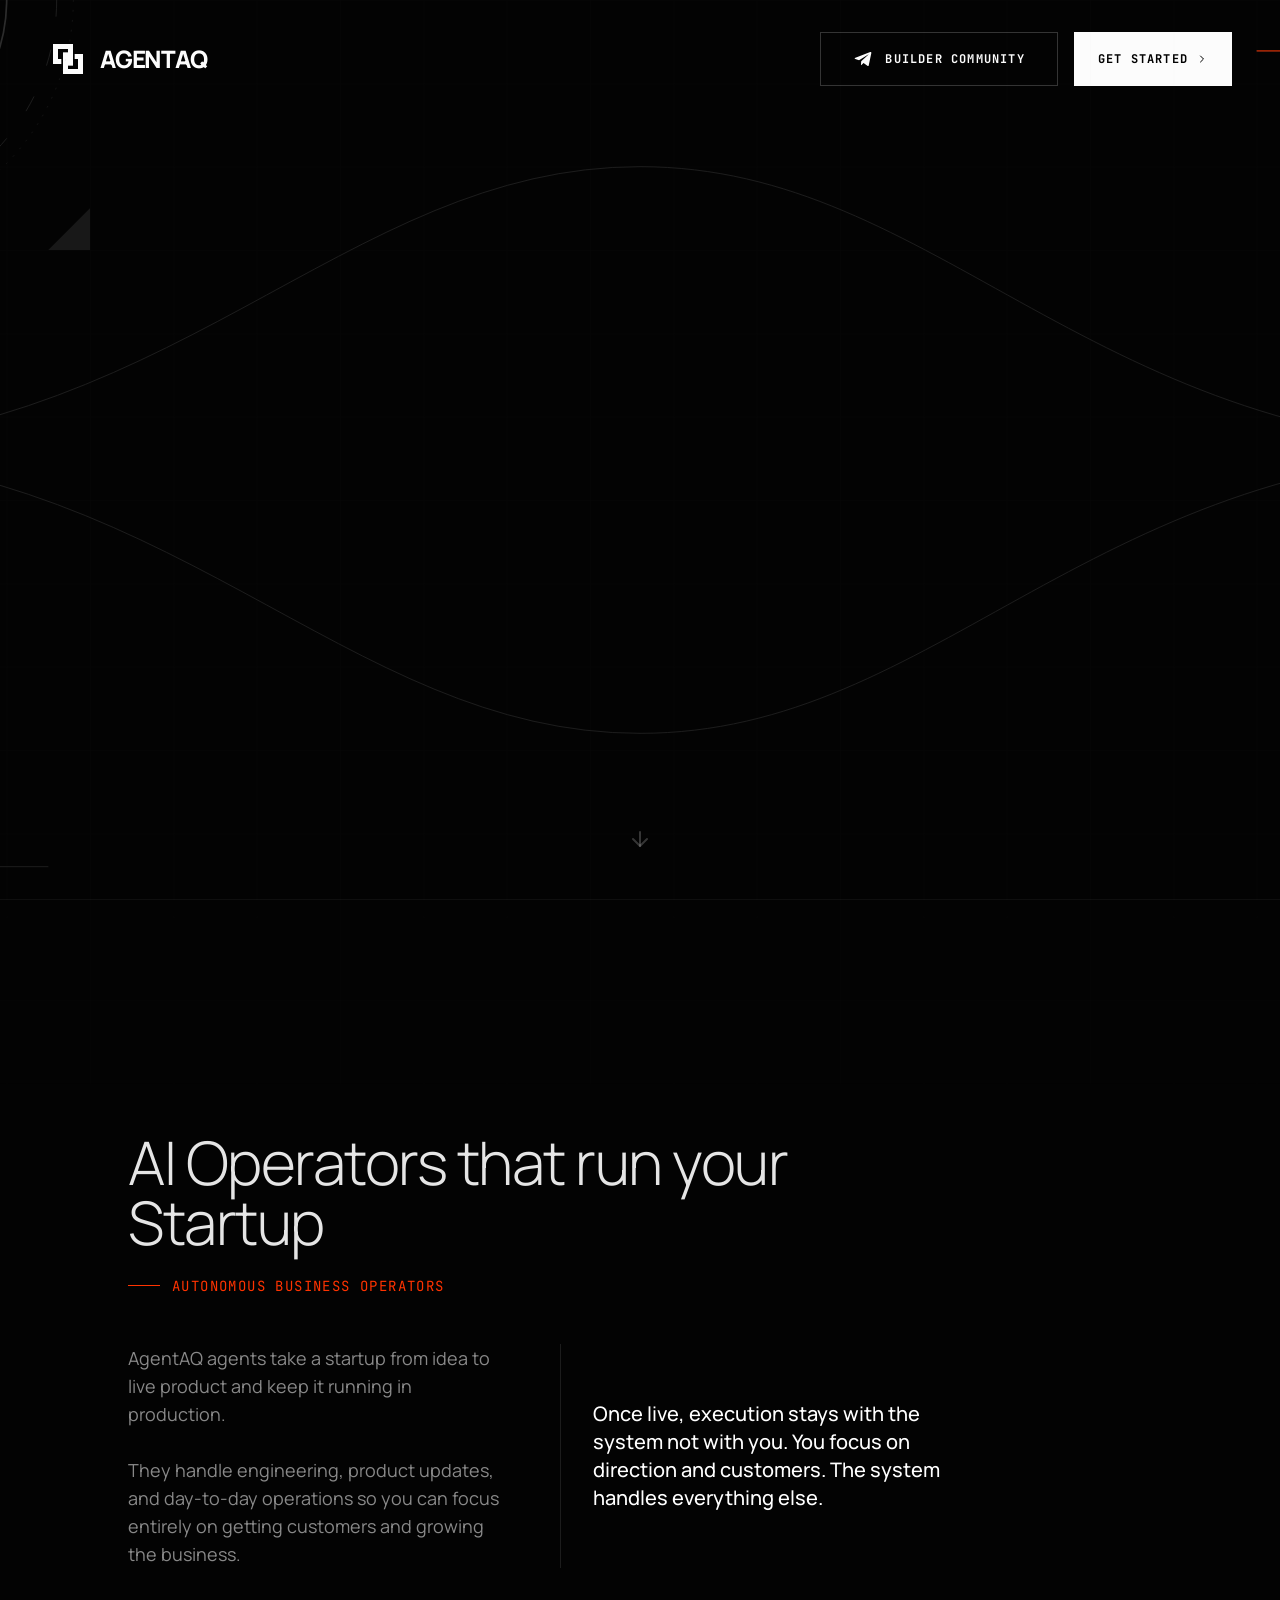
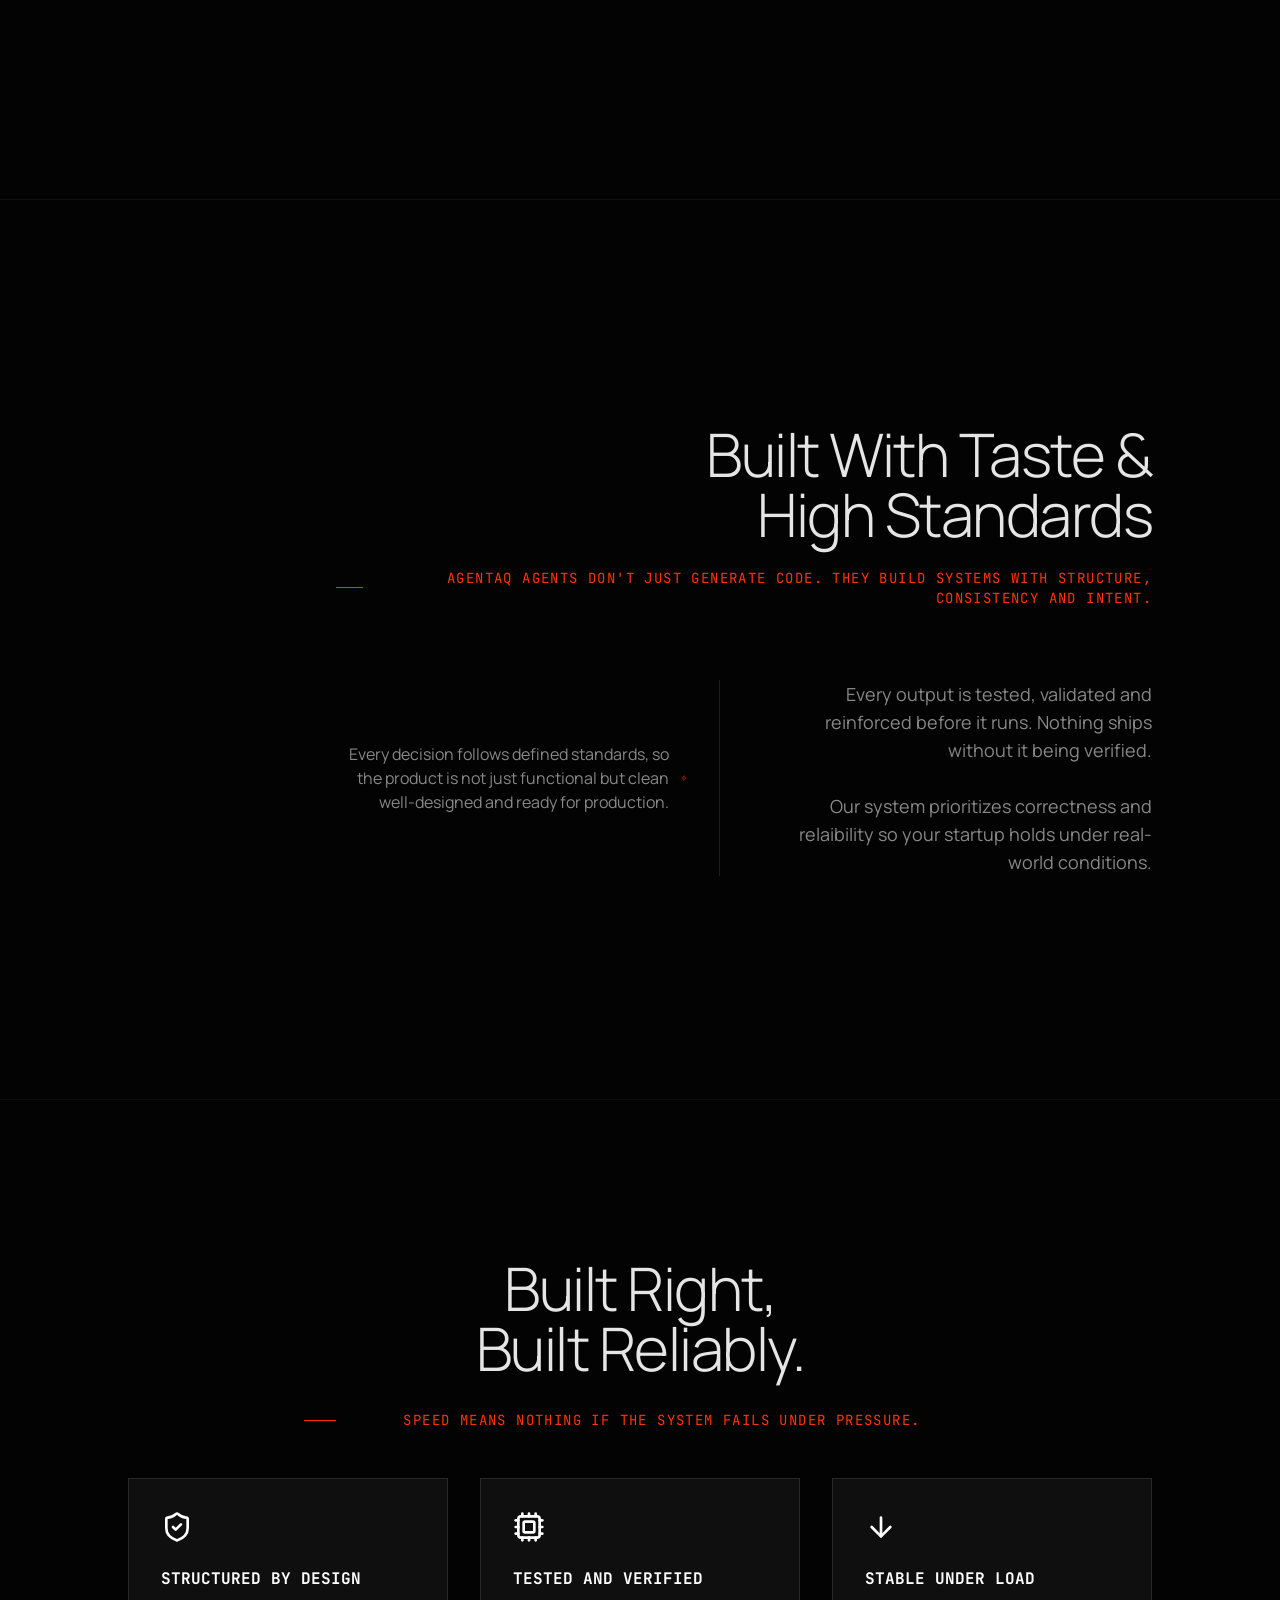
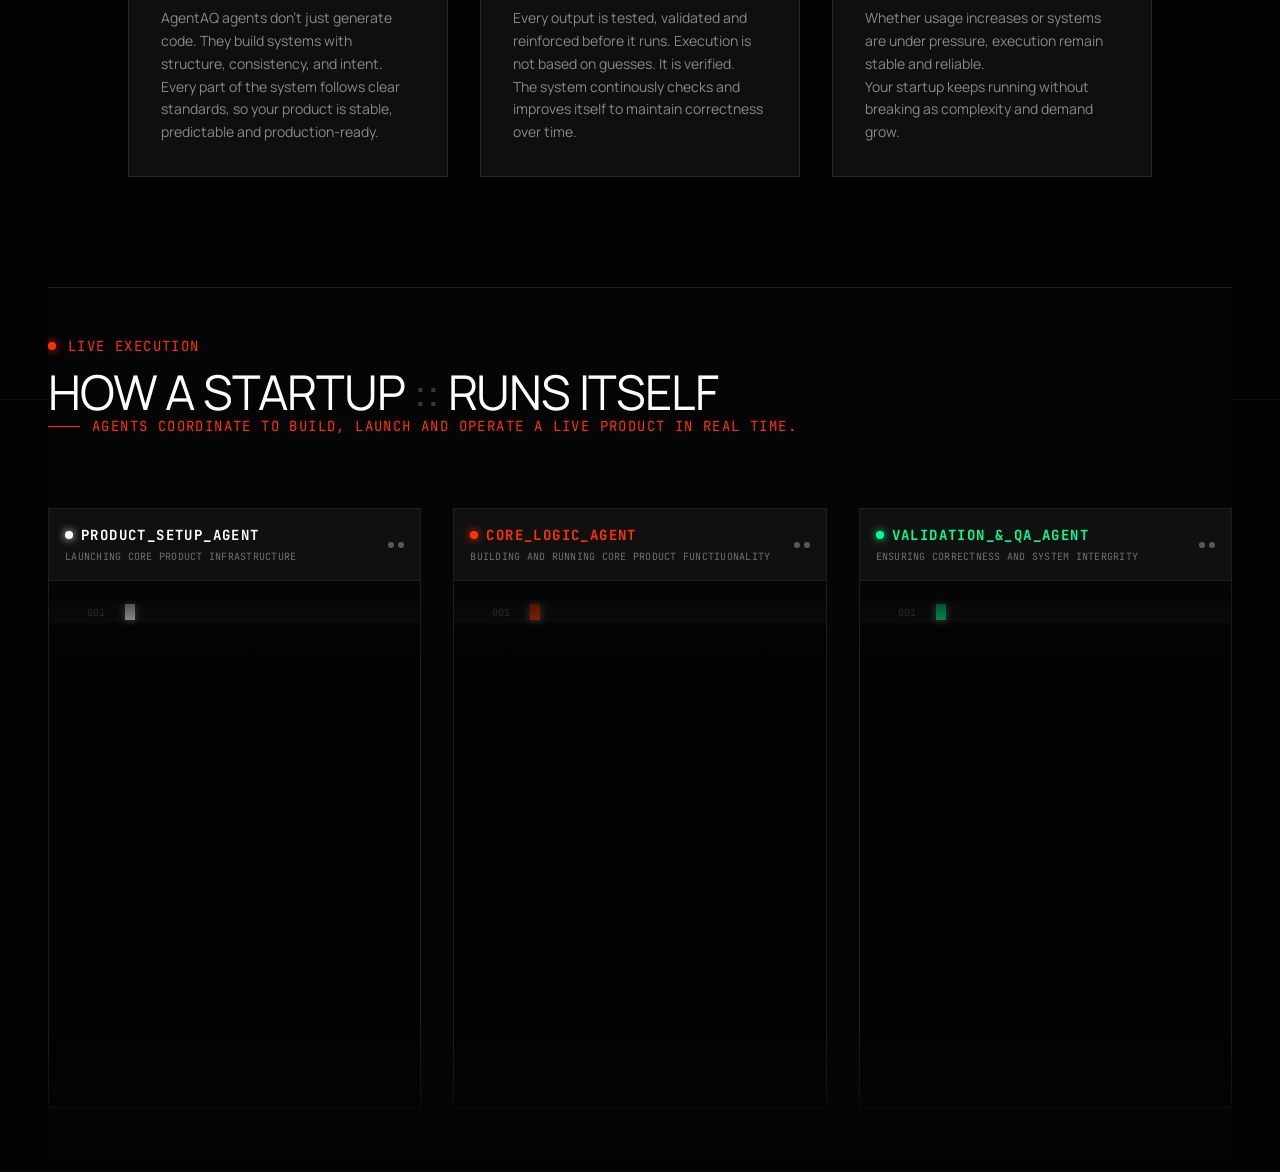
==== index.html @ 3fd45b66 "Initial commit - cloned and rebranded agentaq" ====
<!DOCTYPE html><!--WevO4cqeeN6h1oV2FZrHV--><html lang="en" class="dark"><head><meta charset="utf-8"><meta name="viewport" content="width=device-width, initial-scale=1"><link rel="stylesheet" href="css/b50593a7c33b928f.css" data-precedence="next"><link rel="preload" as="script" fetchpriority="low" href="js/9b2c5451f0b67975_1.js"><script src="js/b0fcec5542ea751a.js" async=""></script><script src="js/f8a37bf13cb7bc72.js" async=""></script><script src="js/3b18d38678455a35.js" async=""></script><script src="js/236f7e5abd6f09ff.js" async=""></script><script src="js/turbopack-17df38f937063770.js" async=""></script><script src="js/0f5df26f8262f9a3.js" async=""></script><script src="js/bb2174b602b44b84.js" async=""></script><script src="js/99ab1c86d19d3934.js" async=""></script><script src="js/c7db43df4ffdc54c.js" async=""></script><script src="js/86214d1eb0f589ed.js" async=""></script><script src="js/ff1b1d0b02b4a3c7.js" async=""></script><script src="js/ff1a16fafef87110.js" async=""></script><script src="js/140fc9967598e164.js" async=""></script><script src="js/ac2d1eb7d9d596f9.js" async=""></script><script src="js/8163e73156247b27.js" async=""></script><script src="js/5514a304018187a9.js" async=""></script><title>AgentAQ.build | Build Real Startups That Run Themselves</title><meta name="description" content="AgentAQ uses a team of Autonomous AI agents to build, operate, test, maintain, and continuously improve your startup in production."><link rel="icon" href="images/icon.jpg" sizes="400x400" type="image/jpeg"><script src="js/a6dad97d9634a72d.js" nomodule=""></script></head><body class="font-sans"><div hidden=""><!--$--><!--/$--></div><section aria-label="Notifications alt+T" tabindex="-1" aria-live="polite" aria-relevant="additions text" aria-atomic="false"></section><div class="bg-void min-h-screen text-light selection:bg-signal selection:text-white overflow-x-hidden"><nav class="fixed top-0 left-0 w-full z-50 px-6 py-6 md:px-12 md:py-8 flex justify-between items-center pointer-events-none mix-blend-difference text-white"><div class="pointer-events-auto flex items-center gap-3 group cursor-pointer"><svg viewBox="0 0 48 48" fill="none" xmlns="http://www.w3.org/2000/svg" class="w-8 h-8 md:w-10 md:h-10 transition-transform duration-500 group-hover:rotate-90" aria-label="AgentAQ"><rect x="6" y="6" width="24" height="6" fill="currentColor"></rect><rect x="6" y="6" width="6" height="24" fill="currentColor"></rect><rect x="24" y="6" width="6" height="26" fill="currentColor"></rect><rect x="6" y="24" width="10" height="6" fill="currentColor"></rect><rect x="18" y="36" width="24" height="6" fill="currentColor"></rect><rect x="36" y="18" width="6" height="24" fill="currentColor"></rect><rect x="18" y="16" width="6" height="26" fill="currentColor"></rect><rect x="32" y="18" width="10" height="6" fill="currentColor"></rect><rect x="22" y="22" width="4" height="4" fill="currentColor" opacity="0.5"></rect></svg><h1 class="font-sans font-extrabold text-xl md:text-2xl tracking-tighter text-white group-hover:text-gray-300 transition-colors">AGENTAQ</h1></div><div class="pointer-events-auto flex gap-2 lg:gap-4"><a target="_blank" class="group" href="https://x.com/agentaq"><button class="flex-1 px-8 py-4 bg-transparent border border-white/20 text-white font-mono font-bold text-xs tracking-widest uppercase hover:border-white/40 hover:bg-white/5 transition-all flex items-center justify-center"><svg stroke="currentColor" fill="currentColor" stroke-width="0" viewBox="0 0 24 24" class="w-5 h-5 mr-3 group-hover:animate-[bounce_1s_linear_infinite]" height="1em" width="1em" xmlns="http://www.w3.org/2000/svg"><path d="m20.665 3.717-17.73 6.837c-1.21.486-1.203 1.161-.222 1.462l4.552 1.42 10.532-6.645c.498-.303.953-.14.579.192l-8.533 7.701h-.002l.002.001-.314 4.692c.46 0 .663-.211.921-.46l2.211-2.15 4.599 3.397c.848.467 1.457.227 1.668-.785l3.019-14.228c.309-1.239-.473-1.8-1.282-1.434z"></path></svg> Builder Community</button></a><button class="group relative px-6 py-3 bg-white text-black font-mono text-xs font-bold tracking-widest uppercase overflow-hidden flex items-center gap-2 hover:bg-signal hover:text-white transition-colors duration-300"><span class="relative z-10">Get Started</span><svg xmlns="http://www.w3.org/2000/svg" width="24" height="24" viewBox="0 0 24 24" fill="none" stroke="currentColor" stroke-width="2" stroke-linecap="round" stroke-linejoin="round" class="lucide lucide-chevron-right w-3 h-3 relative z-10 transition-transform group-hover:translate-x-1" aria-hidden="true"><path d="m9 18 6-6-6-6"></path></svg></button></div></nav><div class="fixed inset-0 z-0 pointer-events-none bg-[#030303]"><svg viewBox="0 0 1920 1080" preserveAspectRatio="xMidYMid slice" class="w-full h-full opacity-60 mix-blend-screen" style="overflow:visible"><defs><filter id="glow"><feGaussianBlur stdDeviation="2" result="coloredBlur"></feGaussianBlur><feMerge><feMergeNode in="coloredBlur"></feMergeNode><feMergeNode in="SourceGraphic"></feMergeNode></feMerge></filter></defs><g id="layer-back" style="transition:transform 0.1s linear"><pattern id="grid-pattern" width="100" height="100" patternUnits="userSpaceOnUse"><path d="M 100 0 L 0 0 0 100" fill="none" stroke="#222" stroke-width="0.5"></path></pattern><rect x="-200" y="-200" width="2400" height="1500" fill="url(#grid-pattern)" opacity="0.3"></rect></g><g id="layer-mid" style="transition:transform 0.1s linear"><path id="main-stream-path" d="M -100 540 C 400 540, 600 200, 960 200 S 1500 540, 2020 540" fill="none" stroke="#333" stroke-width="1" class="draw-path"></path><path d="M -100 540 C 400 540, 600 880, 960 880 S 1500 540, 2020 540" fill="none" stroke="#333" stroke-width="1" class="draw-path"></path><g id="node-lines" opacity="0"><path d="M 960 540 L 600 200" stroke="#FF3300" stroke-width="0.5"></path><path d="M 960 540 L 1320 200" stroke="#FF3300" stroke-width="0.5"></path><path d="M 960 540 L 600 880" stroke="#FF3300" stroke-width="0.5"></path><path d="M 960 540 L 1320 880" stroke="#FF3300" stroke-width="0.5"></path><circle cx="600" cy="200" r="4" fill="#111" stroke="#FF3300"></circle><circle cx="1320" cy="200" r="4" fill="#111" stroke="#FF3300"></circle><circle cx="600" cy="880" r="4" fill="#111" stroke="#FF3300"></circle><circle cx="1320" cy="880" r="4" fill="#111" stroke="#FF3300"></circle></g><rect class="data-packet" width="12" height="4" fill="#FFF" rx="1"></rect><rect class="data-packet" width="12" height="4" fill="#FFF" rx="1"></rect><rect class="data-packet" width="12" height="4" fill="#FFF" rx="1"></rect><rect class="data-packet" width="12" height="4" fill="#FFF" rx="1"></rect></g><g id="core-group" style="transform-origin:center center"><g id="spinner-1"><circle cx="0" cy="0" r="280" fill="none" stroke="#222" stroke-width="1" stroke-dasharray="2 10"></circle></g><g id="spinner-2"><circle cx="0" cy="0" r="260" fill="none" stroke="#333" stroke-width="1" stroke-dasharray="20 40"></circle></g><circle cx="0" cy="0" r="200" fill="none" stroke="#444" stroke-width="2" class="draw-path"></circle><circle cx="0" cy="0" r="180" fill="none" stroke="#444" stroke-width="1" class="draw-path"></circle><circle cx="0" cy="0" r="50" fill="none" stroke="#666" stroke-width="2" class="draw-path"></circle><path d="M -20 0 L 20 0 M 0 -20 L 0 20" stroke="#FF3300" stroke-width="2" opacity="0"></path><g class="draw-path"><path d="M -300 -300 L -250 -300 L -300 -250 Z" fill="#222"></path><path d="M 300 -300 L 250 -300 L 300 -250 Z" fill="#222"></path><path d="M -300 300 L -250 300 L -300 250 Z" fill="#222"></path><path d="M 300 300 L 250 300 L 300 250 Z" fill="#222"></path></g><g id="stack-group" opacity="0" transform="translate(0, -100)"><g id="iso-stack"><rect x="-100" y="-100" width="200" height="200" fill="none" stroke="#444" stroke-width="2"></rect><line x1="-100" y1="-100" x2="-100" y2="-150" stroke="#333"></line><line x1="100" y1="-100" x2="100" y2="-150" stroke="#333"></line><line x1="100" y1="100" x2="100" y2="50" stroke="#333"></line><line x1="-100" y1="100" x2="-100" y2="50" stroke="#333"></line><rect x="-100" y="-100" width="200" height="200" fill="none" stroke="#555" stroke-width="2" transform="translate(0, -50)"></rect><rect x="-100" y="-100" width="200" height="200" fill="none" stroke="#FF3300" stroke-width="2" transform="translate(0, -100)"></rect><line x1="0" y1="100" x2="0" y2="-200" stroke="#FF3300" stroke-dasharray="4 4" opacity="0.5"></line></g></g><line id="grid-scan-line" x1="0" y1="-540" x2="0" y2="540" stroke="#222" stroke-width="1" opacity="1"></line></g><g id="hud-overlay"><g transform="translate(1800, 50)"><text text-anchor="end" fill="#555" font-size="10" font-family="JetBrains Mono">SYS.V.2.0.4</text><rect x="-100" y="10" width="100" height="2" fill="#333"></rect><rect x="-100" y="10" width="30" height="2" fill="#FF3300"><animate attributeName="width" values="30;80;20;60;30" dur="2s" repeatCount="indefinite"></animate></rect></g><g transform="translate(50, 1030)"><text x="0" y="0" fill="#444" font-size="12" font-family="JetBrains Mono">TRK.ID_8842</text><line x1="0" y1="10" x2="200" y2="10" stroke="#333"></line></g></g></svg></div><section class="min-h-screen w-full flex flex-col justify-center px-6 md:px-12 relative border-b border-white/5 items-start justify-center"><div data-index="0" class="w-full h-full flex flex-col justify-center relative z-10 px-4 md:px-12 max-w-8xl mx-auto pt-20"><div class="flex flex-col mb-10" style="opacity:0;transform:translateY(30px)"><h1 class="font-sans font-bold text-6xl md:text-8xl lg:text-8xl leading-[0.9] tracking-tighter text-white"><span class="block">BUILD</span><span class="block">STARTUPS</span><span class="block text-concrete/40">THAT RUN THEMSELVES<!-- --> <span class="text-signal">WITHOUT A TEAM</span></span></h1></div><div class="flex flex-col md:flex-row gap-12 items-start max-w-2xl" style="opacity:0;transform:translateY(20px)"><div class="border-l border-white/20 pl-6 py-1"><p class="font-mono text-sm md:text-base text-concrete leading-relaxed">AgentAQ deploys specialised AI agents that build, run and maintain real startups in production, handling users, product updates, and day-to-day operations end-to-end.</p></div></div><div class="mt-12 flex flex-col sm:flex-row gap-6 w-full max-w-md" style="opacity:0;transform:translateY(20px)"><a class="flex-1 px-8 py-4 bg-white text-black font-mono font-bold text-xs tracking-widest uppercase hover:bg-signal hover:text-white transition-all duration-300 flex items-center justify-center gap-2 group" href="/login">Start Building<span class="group-hover:translate-x-1 transition-transform">→</span></a><a target="_blank" href="https://x.com/agentaq"><button class="flex-1 px-8 py-4 bg-transparent border border-white/20 text-white font-mono font-bold text-xs tracking-widest uppercase hover:border-white/40 hover:bg-white/5 transition-all flex items-center justify-center">Join Other Builders</button></a></div></div><div class="absolute bottom-12 left-1/2 -translate-x-1/2 text-white/20"><svg xmlns="http://www.w3.org/2000/svg" width="24" height="24" viewBox="0 0 24 24" fill="none" stroke="currentColor" stroke-width="2" stroke-linecap="round" stroke-linejoin="round" class="lucide lucide-arrow-down w-6 h-6" aria-hidden="true"><path d="M12 5v14"></path><path d="m19 12-7 7-7-7"></path></svg></div></section><section class="min-h-screen w-full flex flex-col justify-center px-6 md:px-12 relative border-b border-white/5 items-center md:items-start"><div data-index="1" class="w-full max-w-4xl mx-auto md:mx-0 md:pl-20"><h2 class="font-sans text-4xl md:text-6xl font-light tracking-tight text-light leading-[1.1] mb-6">AI Operators that run your Startup</h2><h3 class="text-signal font-mono text-sm tracking-widest uppercase mb-6 flex items-center gap-3"><span class="w-8 h-[1px] bg-signal"></span>Autonomous business operators</h3><div class="grid md:grid-cols-2 gap-12 mt-12"><p class="font-sans text-base md:text-lg text-concrete leading-relaxed max-w-xl ">AgentAQ agents take a startup from idea to live product and keep it running in production.<br><br>They handle engineering, product updates, and day-to-day operations so you can focus entirely on getting customers and growing the business.</p><div class="border-l border-white/10 pl-8 flex flex-col justify-center"><p class="font-sans text-base md:text-lg text-concrete leading-relaxed max-w-xl text-white text-lg md:text-xl font-medium">Once live, execution stays with the system not with you. You focus on direction and customers. The system handles everything else.</p></div></div></div></section><section class="min-h-screen w-full flex flex-col justify-center px-6 md:px-12 relative border-b border-white/5 items-center md:items-end text-left md:text-right"><div data-index="2" class="w-full max-w-4xl mx-auto md:mx-0 md:pr-20 flex flex-col items-start md:items-end"><h2 class="font-sans text-4xl md:text-6xl font-light tracking-tight text-light leading-[1.1] mb-6">Built With Taste &amp; <br> High Standards</h2><h3 class="text-signal font-mono text-sm tracking-widest uppercase mb-6 flex items-center gap-3"><span class="w-8 h-[1px] bg-signal"></span>AgentAQ agents don't just generate code. They build systems with structure, consistency and intent.</h3><div class="grid md:grid-cols-2 gap-12 mt-12 direction-rtl"><div class="order-2 md:order-1 border-r-0 md:border-r border-white/10 pr-0 md:pr-8 flex flex-col justify-center"><div class="flex flex-col gap-4 text-left md:text-right"><div class="flex items-center justify-start md:justify-end gap-3 text-concrete"><span>Every decision follows defined standards, so the product is not just functional but clean well-designed and ready for production.</span><svg xmlns="http://www.w3.org/2000/svg" width="24" height="24" viewBox="0 0 24 24" fill="none" stroke="currentColor" stroke-width="2" stroke-linecap="round" stroke-linejoin="round" class="lucide lucide-zap w-4 h-4 text-signal" aria-hidden="true"><path d="M4 14a1 1 0 0 1-.78-1.63l9.9-10.2a.5.5 0 0 1 .86.46l-1.92 6.02A1 1 0 0 0 13 10h7a1 1 0 0 1 .78 1.63l-9.9 10.2a.5.5 0 0 1-.86-.46l1.92-6.02A1 1 0 0 0 11 14z"></path></svg></div></div></div><div class="order-1 md:order-2"><p class="font-sans text-base md:text-lg text-concrete leading-relaxed max-w-xl text-left md:text-right ml-auto">Every output is tested, validated and reinforced before it runs. Nothing ships without it being verified.<br><br>Our system prioritizes correctness and relaibility so your startup holds under real-world conditions.</p></div></div></div></section><section class="min-h-screen w-full flex flex-col justify-center px-6 md:px-12 relative border-b border-white/5 items-center justify-center text-center"><div data-index="3" class="w-full max-w-5xl mx-auto"><h2 class="font-sans text-4xl md:text-6xl font-light tracking-tight text-light leading-[1.1] mb-8">Built Right, <br> Built Reliably.</h2><div class="max-w-2xl mx-auto mb-12"><h3 class="text-signal font-mono text-sm tracking-widest uppercase mb-6 flex items-center gap-3"><span class="w-8 h-[1px] bg-signal"></span><span class="mx-auto">Speed means nothing if the system fails under pressure.</span></h3></div><div class="grid md:grid-cols-3 gap-8 text-left mb-16"><div class="bg-white/5 border border-white/10 p-8 hover:border-signal/50 transition-colors duration-500"><svg xmlns="http://www.w3.org/2000/svg" width="24" height="24" viewBox="0 0 24 24" fill="none" stroke="currentColor" stroke-width="2" stroke-linecap="round" stroke-linejoin="round" class="lucide lucide-shield-check w-8 h-8 text-white mb-6" aria-hidden="true"><path d="M20 13c0 5-3.5 7.5-7.66 8.95a1 1 0 0 1-.67-.01C7.5 20.5 4 18 4 13V6a1 1 0 0 1 1-1c2 0 4.5-1.2 6.24-2.72a1.17 1.17 0 0 1 1.52 0C14.51 3.81 17 5 19 5a1 1 0 0 1 1 1z"></path><path d="m9 12 2 2 4-4"></path></svg><h4 class="text-white font-mono font-bold mb-4">STRUCTURED BY DESIGN</h4><p class="text-concrete text-sm leading-relaxed">AgentAQ agents don't just generate code. They build systems with structure, consistency, and intent.<br>Every part of the system follows clear standards, so your product is stable, predictable and production-ready.</p></div><div class="bg-white/5 border border-white/10 p-8 hover:border-signal/50 transition-colors duration-500"><svg xmlns="http://www.w3.org/2000/svg" width="24" height="24" viewBox="0 0 24 24" fill="none" stroke="currentColor" stroke-width="2" stroke-linecap="round" stroke-linejoin="round" class="lucide lucide-cpu w-8 h-8 text-white mb-6" aria-hidden="true"><path d="M12 20v2"></path><path d="M12 2v2"></path><path d="M17 20v2"></path><path d="M17 2v2"></path><path d="M2 12h2"></path><path d="M2 17h2"></path><path d="M2 7h2"></path><path d="M20 12h2"></path><path d="M20 17h2"></path><path d="M20 7h2"></path><path d="M7 20v2"></path><path d="M7 2v2"></path><rect x="4" y="4" width="16" height="16" rx="2"></rect><rect x="8" y="8" width="8" height="8" rx="1"></rect></svg><h4 class="text-white font-mono font-bold mb-4">TESTED AND VERIFIED</h4><p class="text-concrete text-sm leading-relaxed">Every output is tested, validated and reinforced before it runs. Execution is not based on guesses. It is verified.<br>The system continously checks and improves itself to maintain correctness over time.</p></div><div class="bg-white/5 border border-white/10 p-8 hover:border-signal/50 transition-colors duration-500"><svg xmlns="http://www.w3.org/2000/svg" width="24" height="24" viewBox="0 0 24 24" fill="none" stroke="currentColor" stroke-width="2" stroke-linecap="round" stroke-linejoin="round" class="lucide lucide-arrow-down w-8 h-8 text-white mb-6" aria-hidden="true"><path d="M12 5v14"></path><path d="m19 12-7 7-7-7"></path></svg><h4 class="text-white font-mono font-bold mb-4">STABLE UNDER LOAD</h4><p class="text-concrete text-sm leading-relaxed">Whether usage increases or systems are under pressure, execution remain stable and reliable.<br>Your startup keeps running without breaking as complexity and demand grow.</p></div></div></div></section><section class="min-h-screen w-full flex flex-col justify-center px-6 md:px-12 relative border-b border-white/5 items-start justify-center pt-0 border-t-0 -mt-20 md:-mt-32"><div data-index="4" class="w-full max-w-[1600px] mx-auto"><div class="w-full h-full bg-[#050505] relative overflow-hidden border-t border-white/10 pt-12 pb-12"><div class="w-full grid grid-cols-1 md:grid-cols-12 gap-6 mb-12 px-4 md:px-0"><div class="md:col-span-8 flex flex-col justify-end"><div class="flex items-center gap-3 mb-3"><div class="w-2 h-2 bg-signal rounded-full animate-pulse shadow-[0_0_10px_#FF3300]"></div><span class="text-signal font-mono text-sm tracking-widest uppercase">Live Execution</span></div><h2 class="text-3xl md:text-5xl font-sans font-normal text-white leading-tight tracking-tight">HOW A STARTUP <span class="text-concrete/40">::</span> RUNS ITSELF</h2><h3 class="text-signal font-mono text-sm tracking-widest uppercase mb-6 flex items-center gap-3"><span class="w-8 h-[1px] bg-signal"></span>Agents coordinate to build, launch and operate a live product in real time.</h3></div></div><div class="grid grid-cols-1 md:grid-cols-3 gap-8 relative z-10 px-4 md:px-0"><div class="relative bg-black/40 border border-white/10 overflow-hidden group hover:border-white/20 transition-colors duration-500 flex flex-col" style="height:600px"><div class="w-full flex justify-between items-center p-4 z-20 bg-white/5 border-b border-white/5"><div class="flex flex-col"><span class="font-mono text-sm font-bold tracking-widest uppercase flex items-center gap-2" style="color:#FFFFFF"><span class="w-2 h-2 rounded-full animate-pulse shadow-[0_0_8px_currentColor]" style="background-color:#FFFFFF"></span>PRODUCT_SETUP_AGENT</span><span class="text-[10px] text-concrete font-mono uppercase tracking-wide mt-1 opacity-80">LAUNCHING CORE PRODUCT INFRASTRUCTURE</span></div><div class="flex gap-1 opacity-30"><div class="w-1.5 h-1.5 bg-white rounded-full"></div><div class="w-1.5 h-1.5 bg-white rounded-full"></div></div></div><div class="absolute top-[70px] left-0 w-full h-20 bg-gradient-to-b from-[#050505] to-transparent z-10 pointer-events-none"></div><div class="flex-1 relative overflow-hidden pl-6 pr-2"><div class="font-mono text-xs md:text-sm leading-[20px] relative z-0" style="padding-top:20px"><div class="whitespace-pre flex relative"><div class="absolute inset-0 bg-white/5 w-[200%] -left-10 -z-10 blur-[1px]"></div><span class="inline-block w-8 text-white/30 select-none mr-4 text-right text-[10px] pt-[2px]">001</span><span class="relative"><span><span style="color:#666"></span></span><span class="inline-block w-2.5 h-4 align-middle ml-1 shadow-[0_0_8px_rgba(255,255,255,0.5)]" style="background-color:#FFFFFF"></span></span></div></div></div></div><div class="relative bg-black/40 border border-white/10 overflow-hidden group hover:border-white/20 transition-colors duration-500 flex flex-col" style="height:600px"><div class="w-full flex justify-between items-center p-4 z-20 bg-white/5 border-b border-white/5"><div class="flex flex-col"><span class="font-mono text-sm font-bold tracking-widest uppercase flex items-center gap-2" style="color:#FF3300"><span class="w-2 h-2 rounded-full animate-pulse shadow-[0_0_8px_currentColor]" style="background-color:#FF3300"></span>CORE_LOGIC_AGENT</span><span class="text-[10px] text-concrete font-mono uppercase tracking-wide mt-1 opacity-80">BUILDING AND RUNNING CORE PRODUCT FUNCTIUONALITY</span></div><div class="flex gap-1 opacity-30"><div class="w-1.5 h-1.5 bg-white rounded-full"></div><div class="w-1.5 h-1.5 bg-white rounded-full"></div></div></div><div class="absolute top-[70px] left-0 w-full h-20 bg-gradient-to-b from-[#050505] to-transparent z-10 pointer-events-none"></div><div class="flex-1 relative overflow-hidden pl-6 pr-2"><div class="font-mono text-xs md:text-sm leading-[20px] relative z-0" style="padding-top:20px"><div class="whitespace-pre flex relative"><div class="absolute inset-0 bg-white/5 w-[200%] -left-10 -z-10 blur-[1px]"></div><span class="inline-block w-8 text-white/30 select-none mr-4 text-right text-[10px] pt-[2px]">001</span><span class="relative"><span><span style="color:#666"></span></span><span class="inline-block w-2.5 h-4 align-middle ml-1 shadow-[0_0_8px_rgba(255,255,255,0.5)]" style="background-color:#FF3300"></span></span></div></div></div></div><div class="relative bg-black/40 border border-white/10 overflow-hidden group hover:border-white/20 transition-colors duration-500 flex flex-col" style="height:600px"><div class="w-full flex justify-between items-center p-4 z-20 bg-white/5 border-b border-white/5"><div class="flex flex-col"><span class="font-mono text-sm font-bold tracking-widest uppercase flex items-center gap-2" style="color:#00FF94"><span class="w-2 h-2 rounded-full animate-pulse shadow-[0_0_8px_currentColor]" style="background-color:#00FF94"></span>VALIDATION_&amp;_QA_AGENT</span><span class="text-[10px] text-concrete font-mono uppercase tracking-wide mt-1 opacity-80">ENSURING CORRECTNESS AND SYSTEM INTERGRITY</span></div><div class="flex gap-1 opacity-30"><div class="w-1.5 h-1.5 bg-white rounded-full"></div><div class="w-1.5 h-1.5 bg-white rounded-full"></div></div></div><div class="absolute top-[70px] left-0 w-full h-20 bg-gradient-to-b from-[#050505] to-transparent z-10 pointer-events-none"></div><div class="flex-1 relative overflow-hidden pl-6 pr-2"><div class="font-mono text-xs md:text-sm leading-[20px] relative z-0" style="padding-top:20px"><div class="whitespace-pre flex relative"><div class="absolute inset-0 bg-white/5 w-[200%] -left-10 -z-10 blur-[1px]"></div><span class="inline-block w-8 text-white/30 select-none mr-4 text-right text-[10px] pt-[2px]">001</span><span class="relative"><span><span style="color:#666"></span></span><span class="inline-block w-2.5 h-4 align-middle ml-1 shadow-[0_0_8px_rgba(255,255,255,0.5)]" style="background-color:#00FF94"></span></span></div></div></div></div></div><div class="absolute inset-0 z-[-1] opacity-20 pointer-events-none" style="background-image:linear-gradient(#222 1px, transparent 1px), linear-gradient(90deg, #222 1px, transparent 1px);background-size:40px 40px"></div><div class="absolute bottom-0 left-0 w-full h-32 bg-gradient-to-t from-[#050505] to-transparent pointer-events-none z-20"></div></div></div></section></div><!--$--><!--/$--><script src="js/9b2c5451f0b67975.js" id="_R_" async=""></script><script>(self.__next_f=self.__next_f||[]).push([0])</script><script>self.__next_f.push([1,"1:\"$Sreact.fragment\"\n2:I[3484,[\"/_next/static/chunks/0f5df26f8262f9a3.js?dpl=dpl_32MtTwCicpT34SMKWWhJBirwXuFo\",\"/_next/static/chunks/bb2174b602b44b84.js?dpl=dpl_32MtTwCicpT34SMKWWhJBirwXuFo\",\"/_next/static/chunks/99ab1c86d19d3934.js?dpl=dpl_32MtTwCicpT34SMKWWhJBirwXuFo\",\"/_next/static/chunks/c7db43df4ffdc54c.js?dpl=dpl_32MtTwCicpT34SMKWWhJBirwXuFo\",\"/_next/static/chunks/86214d1eb0f589ed.js?dpl=dpl_32MtTwCicpT34SMKWWhJBirwXuFo\",\"/_next/static/chunks/ff1b1d0b02b4a3c7.js?dpl=dpl_32MtTwCicpT34SMKWWhJBirwXuFo\"],\"Toaster\"]\n3:I[61753,[\"/_next/static/chunks/0f5df26f8262f9a3.js?dpl=dpl_32MtTwCicpT34SMKWWhJBirwXuFo\",\"/_next/static/chunks/bb2174b602b44b84.js?dpl=dpl_32MtTwCicpT34SMKWWhJBirwXuFo\",\"/_next/static/chunks/99ab1c86d19d3934.js?dpl=dpl_32MtTwCicpT34SMKWWhJBirwXuFo\",\"/_next/static/chunks/c7db43df4ffdc54c.js?dpl=dpl_32MtTwCicpT34SMKWWhJBirwXuFo\",\"/_next/static/chunks/86214d1eb0f589ed.js?dpl=dpl_32MtTwCicpT34SMKWWhJBirwXuFo\",\"/_next/static/chunks/ff1b1d0b02b4a3c7.js?dpl=dpl_32MtTwCicpT34SMKWWhJBirwXuFo\"],\"QueryProvider\"]\n4:I[97815,[\"/_next/static/chunks/0f5df26f8262f9a3.js?dpl=dpl_32MtTwCicpT34SMKWWhJBirwXuFo\",\"/_next/static/chunks/bb2174b602b44b84.js?dpl=dpl_32MtTwCicpT34SMKWWhJBirwXuFo\",\"/_next/static/chunks/99ab1c86d19d3934.js?dpl=dpl_32MtTwCicpT34SMKWWhJBirwXuFo\",\"/_next/static/chunks/c7db43df4ffdc54c.js?dpl=dpl_32MtTwCicpT34SMKWWhJBirwXuFo\",\"/_next/static/chunks/86214d1eb0f589ed.js?dpl=dpl_32MtTwCicpT34SMKWWhJBirwXuFo\",\"/_next/static/chunks/ff1b1d0b02b4a3c7.js?dpl=dpl_32MtTwCicpT34SMKWWhJBirwXuFo\"],\"AuthContextProvider\"]\n5:I[28231,[\"/_next/static/chunks/0f5df26f8262f9a3.js?dpl=dpl_32MtTwCicpT34SMKWWhJBirwXuFo\",\"/_next/static/chunks/bb2174b602b44b84.js?dpl=dpl_32MtTwCicpT34SMKWWhJBirwXuFo\",\"/_next/static/chunks/99ab1c86d19d3934.js?dpl=dpl_32MtTwCicpT34SMKWWhJBirwXuFo\",\"/_next/static/chunks/c7db43df4ffdc54c.js?dpl=dpl_32MtTwCicpT34SMKWWhJBirwXuFo\",\"/_next/static/chunks/86214d1eb0f589ed.js?dpl=dpl_32MtTwCicpT34SMKWWhJBirwXuFo\",\"/_next/static/chunks/ff1b1d0b02b4a3c7.js?dpl=dpl_32MtTwCicpT34SMKWWhJBirwXuFo\"],\"TooltipProvider\"]\n6:I[39756,[\"/_next/static/chunks/ff1a16fafef87110.js?dpl=dpl_32MtTwCicpT34SMKWWhJBirwXuFo\",\"/_next/static/chunks/140fc9967598e164.js?dpl=dpl_32MtTwCicpT34SMKWWhJBirwXuFo\"],\"default\"]\n7:I[37457,[\"/_next/static/chunks/ff1a16fafef87110.js?dpl=dpl_32MtTwCicpT34SMKWWhJBirwXuFo\",\"/_next/static/chunks/140fc9967598e164.js?dpl=dpl_32MtTwCicpT34SMKWWhJBirwXuFo\"],\"default\"]\n8:I[47257,[\"/_next/static/chunks/ff1a16fafef87110.js?dpl=dpl_32MtTwCicpT34SMKWWhJBirwXuFo\",\"/_next/static/chunks/140fc9967598e164.js?dpl=dpl_32MtTwCicpT34SMKWWhJBirwXuFo\"],\"ClientPageRoot\"]\n9:I[31713,[\"/_next/static/chunks/0f5df26f8262f9a3.js?dpl=dpl_32MtTwCicpT34SMKWWhJBirwXuFo\",\"/_next/static/chunks/bb2174b602b44b84.js?dpl=dpl_32MtTwCicpT34SMKWWhJBirwXuFo\",\"/_next/static/chunks/99ab1c86d19d3934.js?dpl=dpl_32MtTwCicpT34SMKWWhJBirwXuFo\",\"/_next/static/chunks/c7db43df4ffdc54c.js?dpl=dpl_32MtTwCicpT34SMKWWhJBirwXuFo\",\"/_next/static/chunks/86214d1eb0f589ed.js?dpl=dpl_32MtTwCicpT34SMKWWhJBirwXuFo\",\"/_next/static/chunks/ff1b1d0b02b4a3c7.js?dpl=dpl_32MtTwCicpT34SMKWWhJBirwXuFo\",\"/_next/static/chunks/ac2d1eb7d9d596f9.js?dpl=dpl_32MtTwCicpT34SMKWWhJBirwXuFo\",\"/_next/static/chunks/8163e73156247b27.js?dpl=dpl_32MtTwCicpT34SMKWWhJBirwXuFo\",\"/_next/static/chunks/5514a304018187a9.js?dpl=dpl_32MtTwCicpT34SMKWWhJBirwXuFo\"],\"default\"]\nc:I[97367,[\"/_next/static/chunks/ff1a16fafef87110.js?dpl=dpl_32MtTwCicpT34SMKWWhJBirwXuFo\",\"/_next/static/chunks/140fc9967598e164.js?dpl=dpl_32MtTwCicpT34SMKWWhJBirwXuFo\"],\"OutletBoundary\"]\nd:\"$Sreact.suspense\"\nf:I[97367,[\"/_next/static/chunks/ff1a16fafef87110.js?dpl=dpl_32MtTwCicpT34SMKWWhJBirwXuFo\",\"/_next/static/chunks/140fc9967598e164.js?dpl=dpl_32MtTwCicpT34SMKWWhJBirwXuFo\"],\"ViewportBoundary\"]\n11:I[97367,[\"/_next/static/chunks/ff1a16fafef87110.js?dpl=dpl_32MtTwCicpT34SMKWWhJBirwXuFo\",\"/_next/static/chunks/140fc9967598e164.js?dpl=dpl_32MtTwCicpT34SMKWWhJBirwXuFo\"],\"MetadataBoundary\"]\n13:I[68027,[],\"default\"]\n:HL[\"/_next/static/chunks/b50593a7c33b928f.css?dpl=dpl_32MtTwCicpT34SMKWWhJBirwXuFo\",\"style\"]\n"])</script><script>self.__next_f.push([1,"0:{\"P\":null,\"b\":\"WevO4cqeeN6h1oV2FZrHV\",\"c\":[\"\",\"\"],\"q\":\"\",\"i\":false,\"f\":[[[\"\",{\"children\":[\"__PAGE__\",{}]},\"$undefined\",\"$undefined\",true],[[\"$\",\"$1\",\"c\",{\"children\":[[[\"$\",\"link\",\"0\",{\"rel\":\"stylesheet\",\"href\":\"/_next/static/chunks/b50593a7c33b928f.css?dpl=dpl_32MtTwCicpT34SMKWWhJBirwXuFo\",\"precedence\":\"next\",\"crossOrigin\":\"$undefined\",\"nonce\":\"$undefined\"}],[\"$\",\"script\",\"script-0\",{\"src\":\"/_next/static/chunks/0f5df26f8262f9a3.js?dpl=dpl_32MtTwCicpT34SMKWWhJBirwXuFo\",\"async\":true,\"nonce\":\"$undefined\"}],[\"$\",\"script\",\"script-1\",{\"src\":\"/_next/static/chunks/bb2174b602b44b84.js?dpl=dpl_32MtTwCicpT34SMKWWhJBirwXuFo\",\"async\":true,\"nonce\":\"$undefined\"}],[\"$\",\"script\",\"script-2\",{\"src\":\"/_next/static/chunks/99ab1c86d19d3934.js?dpl=dpl_32MtTwCicpT34SMKWWhJBirwXuFo\",\"async\":true,\"nonce\":\"$undefined\"}],[\"$\",\"script\",\"script-3\",{\"src\":\"/_next/static/chunks/c7db43df4ffdc54c.js?dpl=dpl_32MtTwCicpT34SMKWWhJBirwXuFo\",\"async\":true,\"nonce\":\"$undefined\"}],[\"$\",\"script\",\"script-4\",{\"src\":\"/_next/static/chunks/86214d1eb0f589ed.js?dpl=dpl_32MtTwCicpT34SMKWWhJBirwXuFo\",\"async\":true,\"nonce\":\"$undefined\"}],[\"$\",\"script\",\"script-5\",{\"src\":\"/_next/static/chunks/ff1b1d0b02b4a3c7.js?dpl=dpl_32MtTwCicpT34SMKWWhJBirwXuFo\",\"async\":true,\"nonce\":\"$undefined\"}]],[\"$\",\"html\",null,{\"lang\":\"en\",\"className\":\"dark\",\"children\":[\"$\",\"body\",null,{\"className\":\"font-sans\",\"children\":[[\"$\",\"$L2\",null,{}],[\"$\",\"$L3\",null,{\"children\":[\"$\",\"$L4\",null,{\"children\":[\"$\",\"$L5\",null,{\"children\":[\"$\",\"$L6\",null,{\"parallelRouterKey\":\"children\",\"error\":\"$undefined\",\"errorStyles\":\"$undefined\",\"errorScripts\":\"$undefined\",\"template\":[\"$\",\"$L7\",null,{}],\"templateStyles\":\"$undefined\",\"templateScripts\":\"$undefined\",\"notFound\":[[[\"$\",\"title\",null,{\"children\":\"404: This page could not be found.\"}],[\"$\",\"div\",null,{\"style\":{\"fontFamily\":\"system-ui,\\\"Segoe UI\\\",Roboto,Helvetica,Arial,sans-serif,\\\"Apple Color Emoji\\\",\\\"Segoe UI Emoji\\\"\",\"height\":\"100vh\",\"textAlign\":\"center\",\"display\":\"flex\",\"flexDirection\":\"column\",\"alignItems\":\"center\",\"justifyContent\":\"center\"},\"children\":[\"$\",\"div\",null,{\"children\":[[\"$\",\"style\",null,{\"dangerouslySetInnerHTML\":{\"__html\":\"body{color:#000;background:#fff;margin:0}.next-error-h1{border-right:1px solid rgba(0,0,0,.3)}@media (prefers-color-scheme:dark){body{color:#fff;background:#000}.next-error-h1{border-right:1px solid rgba(255,255,255,.3)}}\"}}],[\"$\",\"h1\",null,{\"className\":\"next-error-h1\",\"style\":{\"display\":\"inline-block\",\"margin\":\"0 20px 0 0\",\"padding\":\"0 23px 0 0\",\"fontSize\":24,\"fontWeight\":500,\"verticalAlign\":\"top\",\"lineHeight\":\"49px\"},\"children\":404}],[\"$\",\"div\",null,{\"style\":{\"display\":\"inline-block\"},\"children\":[\"$\",\"h2\",null,{\"style\":{\"fontSize\":14,\"fontWeight\":400,\"lineHeight\":\"49px\",\"margin\":0},\"children\":\"This page could not be found.\"}]}]]}]}]],[]],\"forbidden\":\"$undefined\",\"unauthorized\":\"$undefined\"}]}]}]}]]}]}]]}],{\"children\":[[\"$\",\"$1\",\"c\",{\"children\":[[\"$\",\"$L8\",null,{\"Component\":\"$9\",\"serverProvidedParams\":{\"searchParams\":{},\"params\":{},\"promises\":[\"$@a\",\"$@b\"]}}],[[\"$\",\"script\",\"script-0\",{\"src\":\"/_next/static/chunks/ac2d1eb7d9d596f9.js?dpl=dpl_32MtTwCicpT34SMKWWhJBirwXuFo\",\"async\":true,\"nonce\":\"$undefined\"}],[\"$\",\"script\",\"script-1\",{\"src\":\"/_next/static/chunks/8163e73156247b27.js?dpl=dpl_32MtTwCicpT34SMKWWhJBirwXuFo\",\"async\":true,\"nonce\":\"$undefined\"}],[\"$\",\"script\",\"script-2\",{\"src\":\"/_next/static/chunks/5514a304018187a9.js?dpl=dpl_32MtTwCicpT34SMKWWhJBirwXuFo\",\"async\":true,\"nonce\":\"$undefined\"}]],[\"$\",\"$Lc\",null,{\"children\":[\"$\",\"$d\",null,{\"name\":\"Next.MetadataOutlet\",\"children\":\"$@e\"}]}]]}],{},null,false,false]},null,false,false],[\"$\",\"$1\",\"h\",{\"children\":[null,[\"$\",\"$Lf\",null,{\"children\":\"$L10\"}],[\"$\",\"div\",null,{\"hidden\":true,\"children\":[\"$\",\"$L11\",null,{\"children\":[\"$\",\"$d\",null,{\"name\":\"Next.Metadata\",\"children\":\"$L12\"}]}]}],null]}],false]],\"m\":\"$undefined\",\"G\":[\"$13\",[]],\"S\":true}\n"])</script><script>self.__next_f.push([1,"a:{}\nb:\"$0:f:0:1:1:children:0:props:children:0:props:serverProvidedParams:params\"\n"])</script><script>self.__next_f.push([1,"10:[[\"$\",\"meta\",\"0\",{\"charSet\":\"utf-8\"}],[\"$\",\"meta\",\"1\",{\"name\":\"viewport\",\"content\":\"width=device-width, initial-scale=1\"}]]\n"])</script><script>self.__next_f.push([1,"14:I[27201,[\"/_next/static/chunks/ff1a16fafef87110.js?dpl=dpl_32MtTwCicpT34SMKWWhJBirwXuFo\",\"/_next/static/chunks/140fc9967598e164.js?dpl=dpl_32MtTwCicpT34SMKWWhJBirwXuFo\"],\"IconMark\"]\ne:null\n12:[[\"$\",\"title\",\"0\",{\"children\":\"AgentAQ.build | Build Real Startups That Run Themselves\"}],[\"$\",\"meta\",\"1\",{\"name\":\"description\",\"content\":\"AgentAQ uses a team of Autonomous AI agents to build, operate, test, maintain, and continuously improve your startup in production.\"}],[\"$\",\"link\",\"2\",{\"rel\":\"icon\",\"href\":\"/icon.jpg?icon.43fc5034.jpg\",\"sizes\":\"400x400\",\"type\":\"image/jpeg\"}],[\"$\",\"$L14\",\"3\",{}]]\n"])</script></body></html>
---- css/b50593a7c33b928f.css ----
@import "https://fonts.googleapis.com/css2?family=Manrope:wght@200;300;400;500;600;700&family=JetBrains+Mono:wght@300;400;500&family=Inter:wght@300;400;500;600;700&display=swap";
*,:before,:after,::backdrop{--tw-border-spacing-x:0;--tw-border-spacing-y:0;--tw-translate-x:0;--tw-translate-y:0;--tw-rotate:0;--tw-skew-x:0;--tw-skew-y:0;--tw-scale-x:1;--tw-scale-y:1;--tw-pan-x: ;--tw-pan-y: ;--tw-pinch-zoom: ;--tw-scroll-snap-strictness:proximity;--tw-gradient-from-position: ;--tw-gradient-via-position: ;--tw-gradient-to-position: ;--tw-ordinal: ;--tw-slashed-zero: ;--tw-numeric-figure: ;--tw-numeric-spacing: ;--tw-numeric-fraction: ;--tw-ring-inset: ;--tw-ring-offset-width:0px;--tw-ring-offset-color:#fff;--tw-ring-color:#3b82f680;--tw-ring-offset-shadow:0 0 #0000;--tw-ring-shadow:0 0 #0000;--tw-shadow:0 0 #0000;--tw-shadow-colored:0 0 #0000;--tw-blur: ;--tw-brightness: ;--tw-contrast: ;--tw-grayscale: ;--tw-hue-rotate: ;--tw-invert: ;--tw-saturate: ;--tw-sepia: ;--tw-drop-shadow: ;--tw-backdrop-blur: ;--tw-backdrop-brightness: ;--tw-backdrop-contrast: ;--tw-backdrop-grayscale: ;--tw-backdrop-hue-rotate: ;--tw-backdrop-invert: ;--tw-backdrop-opacity: ;--tw-backdrop-saturate: ;--tw-backdrop-sepia: ;--tw-contain-size: ;--tw-contain-layout: ;--tw-contain-paint: ;--tw-contain-style: }*,:before,:after{box-sizing:border-box;border:0 solid #e5e7eb}:before,:after{--tw-content:""}html,:host{-webkit-text-size-adjust:100%;tab-size:4;font-feature-settings:normal;font-variation-settings:normal;-webkit-tap-highlight-color:transparent;font-family:Manrope,Inter,sans-serif;line-height:1.5}body{line-height:inherit;margin:0}hr{height:0;color:inherit;border-top-width:1px}abbr:where([title]){-webkit-text-decoration:underline dotted;text-decoration:underline dotted}h1,h2,h3,h4,h5,h6{font-size:inherit;font-weight:inherit}a{color:inherit;-webkit-text-decoration:inherit;text-decoration:inherit}b,strong{font-weight:bolder}code,kbd,samp,pre{font-feature-settings:normal;font-variation-settings:normal;font-family:JetBrains Mono,monospace;font-size:1em}small{font-size:80%}sub,sup{vertical-align:baseline;font-size:75%;line-height:0;position:relative}sub{bottom:-.25em}sup{top:-.5em}table{text-indent:0;border-color:inherit;border-collapse:collapse}button,input,optgroup,select,textarea{font-feature-settings:inherit;font-variation-settings:inherit;font-family:inherit;font-size:100%;font-weight:inherit;line-height:inherit;letter-spacing:inherit;color:inherit;margin:0;padding:0}button,select{text-transform:none}button,input:where([type=button]),input:where([type=reset]),input:where([type=submit]){-webkit-appearance:button;background-color:#0000;background-image:none}:-moz-focusring{outline:auto}:-moz-ui-invalid{box-shadow:none}progress{vertical-align:baseline}::-webkit-inner-spin-button{height:auto}::-webkit-outer-spin-button{height:auto}[type=search]{-webkit-appearance:textfield;outline-offset:-2px}::-webkit-search-decoration{-webkit-appearance:none}::-webkit-file-upload-button{-webkit-appearance:button;font:inherit}summary{display:list-item}blockquote,dl,dd,h1,h2,h3,h4,h5,h6,hr,figure,p,pre{margin:0}fieldset{margin:0;padding:0}legend{padding:0}ol,ul,menu{margin:0;padding:0;list-style:none}dialog{padding:0}textarea{resize:vertical}input::-moz-placeholder{opacity:1;color:#9ca3af}textarea::-moz-placeholder{opacity:1;color:#9ca3af}input::placeholder,textarea::placeholder{opacity:1;color:#9ca3af}button,[role=button]{cursor:pointer}:disabled{cursor:default}img,svg,video,canvas,audio,iframe,embed,object{vertical-align:middle;display:block}img,video{max-width:100%;height:auto}[hidden]:where(:not([hidden=until-found])){display:none}.container{width:100%}@media (min-width:640px){.container{max-width:640px}}@media (min-width:768px){.container{max-width:768px}}@media (min-width:1024px){.container{max-width:1024px}}@media (min-width:1280px){.container{max-width:1280px}}@media (min-width:1536px){.container{max-width:1536px}}.sr-only{clip:rect(0,0,0,0);white-space:nowrap;border-width:0;width:1px;height:1px;margin:-1px;padding:0;position:absolute;overflow:hidden}.pointer-events-none{pointer-events:none}.pointer-events-auto{pointer-events:auto}.visible{visibility:visible}.static{position:static}.fixed{position:fixed}.absolute{position:absolute}.relative{position:relative}.sticky{position:sticky}.-inset-0\.5{inset:-.125rem}.-inset-1{inset:-.25rem}.-inset-3{inset:-.75rem}.-inset-\[1px\]{inset:-1px}.-inset-\[2px\]{inset:-2px}.inset-0{inset:0}.inset-\[-100\%\]{inset:-100%}.inset-\[2px\]{inset:2px}.inset-x-0{left:0;right:0}.-bottom-0\.5{bottom:-.125rem}.-bottom-10{bottom:-2.5rem}.-bottom-2{bottom:-.5rem}.-bottom-\[1px\]{bottom:-1px}.-left-10{left:-2.5rem}.-left-\[10px\]{left:-10px}.-right-0\.5{right:-.125rem}.-right-1{right:-.25rem}.-right-1\.5{right:-.375rem}.-right-10{right:-2.5rem}.-right-3{right:-.75rem}.-right-\[10px\]{right:-10px}.-top-1{top:-.25rem}.-top-1\.5{top:-.375rem}.-top-10{top:-2.5rem}.-top-16{top:-4rem}.-top-24{top:-6rem}.bottom-0{bottom:0}.bottom-12{bottom:3rem}.bottom-4{bottom:1rem}.bottom-6{bottom:1.5rem}.bottom-8{bottom:2rem}.bottom-full{bottom:100%}.left-0{left:0}.left-1\/2{left:50%}.left-4{left:1rem}.left-8{left:2rem}.right-0{right:0}.right-1{right:.25rem}.right-2{right:.5rem}.right-3{right:.75rem}.right-4{right:1rem}.right-8{right:2rem}.right-full{right:100%}.top-0{top:0}.top-1{top:.25rem}.top-1\/2{top:50%}.top-12{top:3rem}.top-2{top:.5rem}.top-24{top:6rem}.top-28{top:7rem}.top-3{top:.75rem}.top-36{top:9rem}.top-4{top:1rem}.top-8{top:2rem}.top-\[70px\]{top:70px}.top-full{top:100%}.isolate{isolation:isolate}.-z-10{z-index:-10}.z-0{z-index:0}.z-10{z-index:10}.z-20{z-index:20}.z-30{z-index:30}.z-50{z-index:50}.z-\[-1\]{z-index:-1}.z-\[-5\]{z-index:-5}.z-\[100\]{z-index:100}.z-\[200\]{z-index:200}.z-\[5\]{z-index:5}.z-\[9999\]{z-index:9999}.order-1{order:1}.order-2{order:2}.col-span-1{grid-column:span 1/span 1}.col-span-12{grid-column:span 12/span 12}.col-span-2{grid-column:span 2/span 2}.col-span-3{grid-column:span 3/span 3}.col-start-10{grid-column-start:10}.col-start-2{grid-column-start:2}.row-span-1{grid-row:span 1/span 1}.row-span-2{grid-row:span 2/span 2}.row-span-3{grid-row:span 3/span 3}.row-span-6{grid-row:span 6/span 6}.row-start-1{grid-row-start:1}.row-start-12{grid-row-start:12}.row-start-3{grid-row-start:3}.row-start-9{grid-row-start:9}.-mx-1{margin-left:-.25rem;margin-right:-.25rem}.-mx-2{margin-left:-.5rem;margin-right:-.5rem}.mx-1{margin-left:.25rem;margin-right:.25rem}.mx-2{margin-left:.5rem;margin-right:.5rem}.mx-3{margin-left:.75rem;margin-right:.75rem}.mx-6{margin-left:1.5rem;margin-right:1.5rem}.mx-auto{margin-left:auto;margin-right:auto}.my-1{margin-top:.25rem;margin-bottom:.25rem}.my-2{margin-top:.5rem;margin-bottom:.5rem}.my-3{margin-top:.75rem;margin-bottom:.75rem}.my-4{margin-top:1rem;margin-bottom:1rem}.my-8{margin-top:2rem;margin-bottom:2rem}.-ml-2{margin-left:-.5rem}.-mt-2{margin-top:-.5rem}.-mt-20{margin-top:-5rem}.mb-0{margin-bottom:0}.mb-0\.5{margin-bottom:.125rem}.mb-1{margin-bottom:.25rem}.mb-1\.5{margin-bottom:.375rem}.mb-10{margin-bottom:2.5rem}.mb-12{margin-bottom:3rem}.mb-16{margin-bottom:4rem}.mb-2{margin-bottom:.5rem}.mb-3{margin-bottom:.75rem}.mb-4{margin-bottom:1rem}.mb-5{margin-bottom:1.25rem}.mb-6{margin-bottom:1.5rem}.mb-7{margin-bottom:1.75rem}.mb-8{margin-bottom:2rem}.ml-0\.5{margin-left:.125rem}.ml-1{margin-left:.25rem}.ml-2{margin-left:.5rem}.ml-4{margin-left:1rem}.ml-auto{margin-left:auto}.mr-1{margin-right:.25rem}.mr-2{margin-right:.5rem}.mr-3{margin-right:.75rem}.mr-4{margin-right:1rem}.mt-0{margin-top:0}.mt-0\.5{margin-top:.125rem}.mt-1{margin-top:.25rem}.mt-1\.5{margin-top:.375rem}.mt-10{margin-top:2.5rem}.mt-12{margin-top:3rem}.mt-2{margin-top:.5rem}.mt-3{margin-top:.75rem}.mt-4{margin-top:1rem}.mt-5{margin-top:1.25rem}.mt-6{margin-top:1.5rem}.mt-8{margin-top:2rem}.mt-\[2px\]{margin-top:2px}.mt-auto{margin-top:auto}.mt-px{margin-top:1px}.line-clamp-2{-webkit-line-clamp:2;-webkit-box-orient:vertical;display:-webkit-box;overflow:hidden}.block{display:block}.inline-block{display:inline-block}.inline{display:inline}.flex{display:flex}.inline-flex{display:inline-flex}.table{display:table}.grid{display:grid}.hidden{display:none}.size-10{width:2.5rem;height:2.5rem}.size-2\.5{width:.625rem;height:.625rem}.size-3{width:.75rem;height:.75rem}.size-4{width:1rem;height:1rem}.size-6{width:1.5rem;height:1.5rem}.size-8{width:2rem;height:2rem}.size-9{width:2.25rem;height:2.25rem}.size-full{width:100%;height:100%}.h-0{height:0}.h-0\.5{height:.125rem}.h-1{height:.25rem}.h-1\.5{height:.375rem}.h-10{height:2.5rem}.h-12{height:3rem}.h-14{height:3.5rem}.h-16{height:4rem}.h-2{height:.5rem}.h-2\.5{height:.625rem}.h-20{height:5rem}.h-24{height:6rem}.h-28{height:7rem}.h-3{height:.75rem}.h-3\.5{height:.875rem}.h-32{height:8rem}.h-36{height:9rem}.h-4{height:1rem}.h-48{height:12rem}.h-5{height:1.25rem}.h-6{height:1.5rem}.h-64{height:16rem}.h-7{height:1.75rem}.h-8{height:2rem}.h-9{height:2.25rem}.h-\[120px\]{height:120px}.h-\[140px\]{height:140px}.h-\[178px\]{height:178px}.h-\[1px\]{height:1px}.h-\[200px\]{height:200px}.h-\[300px\]{height:300px}.h-\[400px\]{height:400px}.h-\[600px\]{height:600px}.h-\[82px\]{height:82px}.h-\[calc\(100\%-1px\)\]{height:calc(100% - 1px)}.h-auto{height:auto}.h-fit{height:fit-content}.h-full{height:100%}.h-px{height:1px}.h-screen{height:100vh}.max-h-64{max-height:16rem}.max-h-72{max-height:18rem}.max-h-\[70vh\]{max-height:70vh}.max-h-\[80vh\]{max-height:80vh}.max-h-\[85vh\]{max-height:85vh}.max-h-\[90vh\]{max-height:90vh}.max-h-\[calc\(100vh-200px\)\]{max-height:calc(100vh - 200px)}.max-h-full{max-height:100%}.min-h-0{min-height:0}.min-h-\[116px\]{min-height:116px}.min-h-\[240px\]{min-height:240px}.min-h-\[3\.5rem\]{min-height:3.5rem}.min-h-\[44px\]{min-height:44px}.min-h-\[46px\]{min-height:46px}.min-h-screen{min-height:100vh}.w-0{width:0}.w-1{width:.25rem}.w-1\.5{width:.375rem}.w-10{width:2.5rem}.w-12{width:3rem}.w-14{width:3.5rem}.w-16{width:4rem}.w-2{width:.5rem}.w-2\.5{width:.625rem}.w-2\/3{width:66.6667%}.w-20{width:5rem}.w-24{width:6rem}.w-3{width:.75rem}.w-3\.5{width:.875rem}.w-3\/4{width:75%}.w-32{width:8rem}.w-36{width:9rem}.w-4{width:1rem}.w-48{width:12rem}.w-5{width:1.25rem}.w-56{width:14rem}.w-6{width:1.5rem}.w-64{width:16rem}.w-7{width:1.75rem}.w-72{width:18rem}.w-8{width:2rem}.w-80{width:20rem}.w-9{width:2.25rem}.w-\[200\%\]{width:200%}.w-\[300px\]{width:300px}.w-\[375px\]{width:375px}.w-\[3px\]{width:3px}.w-\[400px\]{width:400px}.w-\[600px\]{width:600px}.w-\[85\%\]{width:85%}.w-auto{width:auto}.w-fit{width:fit-content}.w-full{width:100%}.w-px{width:1px}.min-w-0{min-width:0}.min-w-36{min-width:9rem}.max-w-2xl{max-width:42rem}.max-w-3xl{max-width:48rem}.max-w-4xl{max-width:56rem}.max-w-5xl{max-width:64rem}.max-w-6xl{max-width:72rem}.max-w-\[150px\]{max-width:150px}.max-w-\[15rem\]{max-width:15rem}.max-w-\[1600px\]{max-width:1600px}.max-w-\[200px\]{max-width:200px}.max-w-\[280px\]{max-width:280px}.max-w-\[360px\]{max-width:360px}.max-w-\[420px\]{max-width:420px}.max-w-\[520px\]{max-width:520px}.max-w-\[90\%\]{max-width:90%}.max-w-\[calc\(100\%-2rem\)\]{max-width:calc(100% - 2rem)}.max-w-full{max-width:100%}.max-w-lg{max-width:32rem}.max-w-md{max-width:28rem}.max-w-none{max-width:none}.max-w-sm{max-width:24rem}.max-w-xl{max-width:36rem}.max-w-xs{max-width:20rem}.flex-1{flex:1}.flex-shrink-0,.shrink-0{flex-shrink:0}.grow{flex-grow:1}.origin-center{transform-origin:50%}.origin-left{transform-origin:0}.-translate-x-1\/2{--tw-translate-x:-50%;transform:translate(var(--tw-translate-x),var(--tw-translate-y))rotate(var(--tw-rotate))skewX(var(--tw-skew-x))skewY(var(--tw-skew-y))scaleX(var(--tw-scale-x))scaleY(var(--tw-scale-y))}.-translate-x-full{--tw-translate-x:-100%;transform:translate(var(--tw-translate-x),var(--tw-translate-y))rotate(var(--tw-rotate))skewX(var(--tw-skew-x))skewY(var(--tw-skew-y))scaleX(var(--tw-scale-x))scaleY(var(--tw-scale-y))}.-translate-y-1\/2{--tw-translate-y:-50%;transform:translate(var(--tw-translate-x),var(--tw-translate-y))rotate(var(--tw-rotate))skewX(var(--tw-skew-x))skewY(var(--tw-skew-y))scaleX(var(--tw-scale-x))scaleY(var(--tw-scale-y))}.translate-x-1{--tw-translate-x:.25rem;transform:translate(var(--tw-translate-x),var(--tw-translate-y))rotate(var(--tw-rotate))skewX(var(--tw-skew-x))skewY(var(--tw-skew-y))scaleX(var(--tw-scale-x))scaleY(var(--tw-scale-y))}.translate-x-1\/2{--tw-translate-x:50%;transform:translate(var(--tw-translate-x),var(--tw-translate-y))rotate(var(--tw-rotate))skewX(var(--tw-skew-x))skewY(var(--tw-skew-y))scaleX(var(--tw-scale-x))scaleY(var(--tw-scale-y))}.translate-x-\[-100\%\]{--tw-translate-x:-100%;transform:translate(var(--tw-translate-x),var(--tw-translate-y))rotate(var(--tw-rotate))skewX(var(--tw-skew-x))skewY(var(--tw-skew-y))scaleX(var(--tw-scale-x))scaleY(var(--tw-scale-y))}.translate-y-\[calc\(-50\%_-_2px\)\]{--tw-translate-y:calc(-50% - 2px);transform:translate(var(--tw-translate-x),var(--tw-translate-y))rotate(var(--tw-rotate))skewX(var(--tw-skew-x))skewY(var(--tw-skew-y))scaleX(var(--tw-scale-x))scaleY(var(--tw-scale-y))}.-rotate-90{--tw-rotate:-90deg;transform:translate(var(--tw-translate-x),var(--tw-translate-y))rotate(var(--tw-rotate))skewX(var(--tw-skew-x))skewY(var(--tw-skew-y))scaleX(var(--tw-scale-x))scaleY(var(--tw-scale-y))}.rotate-180{--tw-rotate:180deg;transform:translate(var(--tw-translate-x),var(--tw-translate-y))rotate(var(--tw-rotate))skewX(var(--tw-skew-x))skewY(var(--tw-skew-y))scaleX(var(--tw-scale-x))scaleY(var(--tw-scale-y))}.rotate-45{--tw-rotate:45deg;transform:translate(var(--tw-translate-x),var(--tw-translate-y))rotate(var(--tw-rotate))skewX(var(--tw-skew-x))skewY(var(--tw-skew-y))scaleX(var(--tw-scale-x))scaleY(var(--tw-scale-y))}.rotate-90{--tw-rotate:90deg;transform:translate(var(--tw-translate-x),var(--tw-translate-y))rotate(var(--tw-rotate))skewX(var(--tw-skew-x))skewY(var(--tw-skew-y))scaleX(var(--tw-scale-x))scaleY(var(--tw-scale-y))}.rotate-\[-90deg\]{--tw-rotate:-90deg;transform:translate(var(--tw-translate-x),var(--tw-translate-y))rotate(var(--tw-rotate))skewX(var(--tw-skew-x))skewY(var(--tw-skew-y))scaleX(var(--tw-scale-x))scaleY(var(--tw-scale-y))}.scale-125{--tw-scale-x:1.25;--tw-scale-y:1.25;transform:translate(var(--tw-translate-x),var(--tw-translate-y))rotate(var(--tw-rotate))skewX(var(--tw-skew-x))skewY(var(--tw-skew-y))scaleX(var(--tw-scale-x))scaleY(var(--tw-scale-y))}.scale-95{--tw-scale-x:.95;--tw-scale-y:.95;transform:translate(var(--tw-translate-x),var(--tw-translate-y))rotate(var(--tw-rotate))skewX(var(--tw-skew-x))skewY(var(--tw-skew-y))scaleX(var(--tw-scale-x))scaleY(var(--tw-scale-y))}.scale-\[1\.01\]{--tw-scale-x:1.01;--tw-scale-y:1.01;transform:translate(var(--tw-translate-x),var(--tw-translate-y))rotate(var(--tw-rotate))skewX(var(--tw-skew-x))skewY(var(--tw-skew-y))scaleX(var(--tw-scale-x))scaleY(var(--tw-scale-y))}.scale-x-0{--tw-scale-x:0;transform:translate(var(--tw-translate-x),var(--tw-translate-y))rotate(var(--tw-rotate))skewX(var(--tw-skew-x))skewY(var(--tw-skew-y))scaleX(var(--tw-scale-x))scaleY(var(--tw-scale-y))}.transform{transform:translate(var(--tw-translate-x),var(--tw-translate-y))rotate(var(--tw-rotate))skewX(var(--tw-skew-x))skewY(var(--tw-skew-y))scaleX(var(--tw-scale-x))scaleY(var(--tw-scale-y))}.transform-gpu{transform:translate3d(var(--tw-translate-x),var(--tw-translate-y),0)rotate(var(--tw-rotate))skewX(var(--tw-skew-x))skewY(var(--tw-skew-y))scaleX(var(--tw-scale-x))scaleY(var(--tw-scale-y))}@keyframes ping{75%,to{opacity:0;transform:scale(2)}}.animate-\[ping_3s_linear_infinite\]{animation:3s linear infinite ping}@keyframes shimmer{to{transform:translate(100%)}}.animate-\[shimmer_2s_infinite\]{animation:2s infinite shimmer}@keyframes spin{to{transform:rotate(360deg)}}.animate-\[spin_2s_linear_infinite\]{animation:2s linear infinite spin}@keyframes border-pulse{0%,to{border-color:#ff4d0033;box-shadow:0 0 #ff4d0000}50%{border-color:#ff4d0099;box-shadow:0 0 15px 1px #ff4d0033}}.animate-border-pulse{animation:2s cubic-bezier(.4,0,.6,1) infinite border-pulse}@keyframes bounce{0%,to{animation-timing-function:cubic-bezier(.8,0,1,1);transform:translateY(-25%)}50%{animation-timing-function:cubic-bezier(0,0,.2,1);transform:none}}.animate-bounce{animation:1s infinite bounce}.animate-ping{animation:1s cubic-bezier(0,0,.2,1) infinite ping}@keyframes pulse{50%{opacity:.5}}.animate-pulse{animation:2s cubic-bezier(.4,0,.6,1) infinite pulse}.animate-shimmer{animation:2.5s linear infinite shimmer}.animate-spin{animation:1s linear infinite spin}.cursor-default{cursor:default}.cursor-not-allowed{cursor:not-allowed}.cursor-pointer{cursor:pointer}.cursor-wait{cursor:wait}.touch-none{touch-action:none}.select-none{-webkit-user-select:none;user-select:none}.select-all{-webkit-user-select:all;user-select:all}.resize-none{resize:none}.scroll-my-1{scroll-margin-top:.25rem;scroll-margin-bottom:.25rem}.list-inside{list-style-position:inside}.list-decimal{list-style-type:decimal}.list-disc{list-style-type:disc}.auto-rows-min{grid-auto-rows:min-content}.grid-cols-1{grid-template-columns:repeat(1,minmax(0,1fr))}.grid-cols-12{grid-template-columns:repeat(12,minmax(0,1fr))}.grid-cols-2{grid-template-columns:repeat(2,minmax(0,1fr))}.grid-cols-3{grid-template-columns:repeat(3,minmax(0,1fr))}.grid-cols-\[1\.5fr_1fr\]{grid-template-columns:1.5fr 1fr}.grid-cols-\[1fr_1\.5fr_1\.5fr_auto\]{grid-template-columns:1fr 1.5fr 1.5fr auto}.grid-cols-\[1fr_2fr\]{grid-template-columns:1fr 2fr}.grid-rows-12{grid-template-rows:repeat(12,minmax(0,1fr))}.grid-rows-\[0fr\]{grid-template-rows:0fr}.grid-rows-\[1fr\]{grid-template-rows:1fr}.flex-row{flex-direction:row}.flex-row-reverse{flex-direction:row-reverse}.flex-col{flex-direction:column}.flex-col-reverse{flex-direction:column-reverse}.flex-wrap{flex-wrap:wrap}.items-start{align-items:flex-start}.items-end{align-items:flex-end}.items-center{align-items:center}.items-baseline{align-items:baseline}.justify-start{justify-content:flex-start}.justify-end{justify-content:flex-end}.justify-center{justify-content:center}.justify-between{justify-content:space-between}.gap-0{gap:0}.gap-0\.5{gap:.125rem}.gap-1{gap:.25rem}.gap-1\.5{gap:.375rem}.gap-10{gap:2.5rem}.gap-12{gap:3rem}.gap-2{gap:.5rem}.gap-2\.5{gap:.625rem}.gap-3{gap:.75rem}.gap-4{gap:1rem}.gap-5{gap:1.25rem}.gap-6{gap:1.5rem}.gap-8{gap:2rem}.gap-px{gap:1px}.-space-x-2>:not([hidden])~:not([hidden]){--tw-space-x-reverse:0;margin-right:calc(-.5rem*var(--tw-space-x-reverse));margin-left:calc(-.5rem*calc(1 - var(--tw-space-x-reverse)))}.space-y-0\.5>:not([hidden])~:not([hidden]){--tw-space-y-reverse:0;margin-top:calc(.125rem*calc(1 - var(--tw-space-y-reverse)));margin-bottom:calc(.125rem*var(--tw-space-y-reverse))}.space-y-1>:not([hidden])~:not([hidden]){--tw-space-y-reverse:0;margin-top:calc(.25rem*calc(1 - var(--tw-space-y-reverse)));margin-bottom:calc(.25rem*var(--tw-space-y-reverse))}.space-y-1\.5>:not([hidden])~:not([hidden]){--tw-space-y-reverse:0;margin-top:calc(.375rem*calc(1 - var(--tw-space-y-reverse)));margin-bottom:calc(.375rem*var(--tw-space-y-reverse))}.space-y-10>:not([hidden])~:not([hidden]){--tw-space-y-reverse:0;margin-top:calc(2.5rem*calc(1 - var(--tw-space-y-reverse)));margin-bottom:calc(2.5rem*var(--tw-space-y-reverse))}.space-y-12>:not([hidden])~:not([hidden]){--tw-space-y-reverse:0;margin-top:calc(3rem*calc(1 - var(--tw-space-y-reverse)));margin-bottom:calc(3rem*var(--tw-space-y-reverse))}.space-y-2>:not([hidden])~:not([hidden]){--tw-space-y-reverse:0;margin-top:calc(.5rem*calc(1 - var(--tw-space-y-reverse)));margin-bottom:calc(.5rem*var(--tw-space-y-reverse))}.space-y-3>:not([hidden])~:not([hidden]){--tw-space-y-reverse:0;margin-top:calc(.75rem*calc(1 - var(--tw-space-y-reverse)));margin-bottom:calc(.75rem*var(--tw-space-y-reverse))}.space-y-4>:not([hidden])~:not([hidden]){--tw-space-y-reverse:0;margin-top:calc(1rem*calc(1 - var(--tw-space-y-reverse)));margin-bottom:calc(1rem*var(--tw-space-y-reverse))}.space-y-5>:not([hidden])~:not([hidden]){--tw-space-y-reverse:0;margin-top:calc(1.25rem*calc(1 - var(--tw-space-y-reverse)));margin-bottom:calc(1.25rem*var(--tw-space-y-reverse))}.space-y-6>:not([hidden])~:not([hidden]){--tw-space-y-reverse:0;margin-top:calc(1.5rem*calc(1 - var(--tw-space-y-reverse)));margin-bottom:calc(1.5rem*var(--tw-space-y-reverse))}.space-y-8>:not([hidden])~:not([hidden]){--tw-space-y-reverse:0;margin-top:calc(2rem*calc(1 - var(--tw-space-y-reverse)));margin-bottom:calc(2rem*var(--tw-space-y-reverse))}.divide-y>:not([hidden])~:not([hidden]){--tw-divide-y-reverse:0;border-top-width:calc(1px*calc(1 - var(--tw-divide-y-reverse)));border-bottom-width:calc(1px*var(--tw-divide-y-reverse))}.divide-white\/5>:not([hidden])~:not([hidden]){border-color:#ffffff0d}.divide-zinc-100>:not([hidden])~:not([hidden]){--tw-divide-opacity:1;border-color:rgb(244 244 245/var(--tw-divide-opacity,1))}.self-start{align-self:flex-start}.self-center{align-self:center}.justify-self-end{justify-self:end}.overflow-hidden{overflow:hidden}.overflow-visible{overflow:visible}.overflow-x-auto{overflow-x:auto}.overflow-y-auto{overflow-y:auto}.overflow-x-hidden{overflow-x:hidden}.scroll-smooth{scroll-behavior:smooth}.truncate{text-overflow:ellipsis;white-space:nowrap;overflow:hidden}.whitespace-nowrap{white-space:nowrap}.whitespace-pre{white-space:pre}.whitespace-pre-wrap{white-space:pre-wrap}.break-words{overflow-wrap:break-word}.break-all{word-break:break-all}.rounded{border-radius:.25rem}.rounded-2xl{border-radius:1rem}.rounded-3xl{border-radius:1.5rem}.rounded-\[10px\]{border-radius:10px}.rounded-\[17px\]{border-radius:17px}.rounded-\[24px\]{border-radius:24px}.rounded-\[2px\]{border-radius:2px}.rounded-\[2rem\]{border-radius:2rem}.rounded-\[32px\]{border-radius:32px}.rounded-\[inherit\]{border-radius:inherit}.rounded-\[min\(var\(--radius-md\)\,10px\)\]{border-radius:min(var(--radius-md),10px)}.rounded-\[min\(var\(--radius-md\)\,8px\)\]{border-radius:min(var(--radius-md),8px)}.rounded-full{border-radius:9999px}.rounded-lg{border-radius:.5rem}.rounded-md{border-radius:.375rem}.rounded-none{border-radius:0}.rounded-sm{border-radius:.125rem}.rounded-xl{border-radius:.75rem}.rounded-b-2xl{border-bottom-right-radius:1rem;border-bottom-left-radius:1rem}.rounded-b-xl{border-bottom-right-radius:.75rem;border-bottom-left-radius:.75rem}.rounded-l-sm{border-top-left-radius:.125rem;border-bottom-left-radius:.125rem}.rounded-r-full{border-top-right-radius:9999px;border-bottom-right-radius:9999px}.rounded-r-sm{border-top-right-radius:.125rem;border-bottom-right-radius:.125rem}.rounded-t-lg{border-top-left-radius:.5rem;border-top-right-radius:.5rem}.rounded-t-xl{border-top-left-radius:.75rem;border-top-right-radius:.75rem}.rounded-tl-none{border-top-left-radius:0}.rounded-tr-none{border-top-right-radius:0}.border{border-width:1px}.border-0{border-width:0}.border-2{border-width:2px}.border-x{border-left-width:1px;border-right-width:1px}.border-b{border-bottom-width:1px}.border-b-0{border-bottom-width:0}.border-b-2{border-bottom-width:2px}.border-l{border-left-width:1px}.border-l-2{border-left-width:2px}.border-r{border-right-width:1px}.border-r-0{border-right-width:0}.border-t{border-top-width:1px}.border-t-0{border-top-width:0}.border-dashed{border-style:dashed}.border-none{border-style:none}.border-\[\#00FF94\]\/30{border-color:#00ff944d}.border-\[\#0c0c0e\]{--tw-border-opacity:1;border-color:rgb(12 12 14/var(--tw-border-opacity,1))}.border-\[\#111\]{--tw-border-opacity:1;border-color:rgb(17 17 17/var(--tw-border-opacity,1))}.border-\[\#1f1f23\]{--tw-border-opacity:1;border-color:rgb(31 31 35/var(--tw-border-opacity,1))}.border-agent-black{--tw-border-opacity:1;border-color:rgb(5 5 5/var(--tw-border-opacity,1))}.border-agent-border{--tw-border-opacity:1;border-color:rgb(39 39 42/var(--tw-border-opacity,1))}.border-agent-border\/50{border-color:#27272a80}.border-agent-primary{--tw-border-opacity:1;border-color:rgb(255 77 0/var(--tw-border-opacity,1))}.border-agent-primary\/10{border-color:#ff4d001a}.border-agent-primary\/20{border-color:#ff4d0033}.border-agent-primary\/30{border-color:#ff4d004d}.border-agent-primary\/40{border-color:#ff4d0066}.border-agent-primary\/50{border-color:#ff4d0080}.border-amber-500{--tw-border-opacity:1;border-color:rgb(245 158 11/var(--tw-border-opacity,1))}.border-amber-500\/10{border-color:#f59e0b1a}.border-amber-500\/20{border-color:#f59e0b33}.border-amber-500\/30{border-color:#f59e0b4d}.border-amber-500\/40{border-color:#f59e0b66}.border-amber-500\/50{border-color:#f59e0b80}.border-amber-500\/60{border-color:#f59e0b99}.border-amber-500\/\[0\.08\]{border-color:#f59e0b14}.border-black\/5{border-color:#0000000d}.border-blue-500\/15{border-color:#3b82f626}.border-blue-500\/20{border-color:#3b82f633}.border-blue-500\/30{border-color:#3b82f64d}.border-blue-500\/50{border-color:#3b82f680}.border-emerald-400{--tw-border-opacity:1;border-color:rgb(52 211 153/var(--tw-border-opacity,1))}.border-emerald-500\/10{border-color:#10b9811a}.border-emerald-500\/15{border-color:#10b98126}.border-emerald-500\/20{border-color:#10b98133}.border-emerald-500\/25{border-color:#10b98140}.border-emerald-500\/30{border-color:#10b9814d}.border-emerald-500\/40{border-color:#10b98166}.border-emerald-500\/50{border-color:#10b98180}.border-green-500{--tw-border-opacity:1;border-color:rgb(34 197 94/var(--tw-border-opacity,1))}.border-green-500\/20{border-color:#22c55e33}.border-orange-500\/15{border-color:#f9731626}.border-orange-500\/20{border-color:#f9731633}.border-orange-500\/30{border-color:#f973164d}.border-orange-500\/40{border-color:#f9731666}.border-purple-500\/50{border-color:#a855f780}.border-red-100{--tw-border-opacity:1;border-color:rgb(254 226 226/var(--tw-border-opacity,1))}.border-red-500{--tw-border-opacity:1;border-color:rgb(239 68 68/var(--tw-border-opacity,1))}.border-red-500\/10{border-color:#ef44441a}.border-red-500\/15{border-color:#ef444426}.border-red-500\/20{border-color:#ef444433}.border-red-500\/30{border-color:#ef44444d}.border-red-500\/40{border-color:#ef444466}.border-red-500\/50{border-color:#ef444480}.border-structure\/20{border-color:#1a1a1a33}.border-transparent{border-color:#0000}.border-white{--tw-border-opacity:1;border-color:rgb(255 255 255/var(--tw-border-opacity,1))}.border-white\/10{border-color:#ffffff1a}.border-white\/20{border-color:#fff3}.border-white\/5{border-color:#ffffff0d}.border-white\/\[0\.03\]{border-color:#ffffff08}.border-white\/\[0\.04\]{border-color:#ffffff0a}.border-white\/\[0\.05\]{border-color:#ffffff0d}.border-white\/\[0\.06\]{border-color:#ffffff0f}.border-white\/\[0\.07\]{border-color:#ffffff12}.border-white\/\[0\.08\]{border-color:#ffffff14}.border-white\/\[0\.10\]{border-color:#ffffff1a}.border-yellow-500\/20{border-color:#eab30833}.border-zinc-100{--tw-border-opacity:1;border-color:rgb(244 244 245/var(--tw-border-opacity,1))}.border-zinc-200{--tw-border-opacity:1;border-color:rgb(228 228 231/var(--tw-border-opacity,1))}.border-zinc-500\/20{border-color:#71717a33}.border-zinc-500\/30{border-color:#71717a4d}.border-zinc-700{--tw-border-opacity:1;border-color:rgb(63 63 70/var(--tw-border-opacity,1))}.border-zinc-700\/50{border-color:#3f3f4680}.border-zinc-800{--tw-border-opacity:1;border-color:rgb(39 39 42/var(--tw-border-opacity,1))}.border-zinc-800\/30{border-color:#27272a4d}.border-zinc-800\/50{border-color:#27272a80}.border-zinc-900{--tw-border-opacity:1;border-color:rgb(24 24 27/var(--tw-border-opacity,1))}.border-l-amber-500\/40{border-left-color:#f59e0b66}.border-l-emerald-500\/50{border-left-color:#10b98180}.border-l-orange-500\/60{border-left-color:#f9731699}.border-l-red-500\/50{border-left-color:#ef444480}.border-l-red-500\/60{border-left-color:#ef444499}.bg-\[\#00FF94\]{--tw-bg-opacity:1;background-color:rgb(0 255 148/var(--tw-bg-opacity,1))}.bg-\[\#030303\]{--tw-bg-opacity:1;background-color:rgb(3 3 3/var(--tw-bg-opacity,1))}.bg-\[\#040405\]{--tw-bg-opacity:1;background-color:rgb(4 4 5/var(--tw-bg-opacity,1))}.bg-\[\#050505\]{--tw-bg-opacity:1;background-color:rgb(5 5 5/var(--tw-bg-opacity,1))}.bg-\[\#050506\]{--tw-bg-opacity:1;background-color:rgb(5 5 6/var(--tw-bg-opacity,1))}.bg-\[\#080808\]{--tw-bg-opacity:1;background-color:rgb(8 8 8/var(--tw-bg-opacity,1))}.bg-\[\#080809\]{--tw-bg-opacity:1;background-color:rgb(8 8 9/var(--tw-bg-opacity,1))}.bg-\[\#09090b\]{--tw-bg-opacity:1;background-color:rgb(9 9 11/var(--tw-bg-opacity,1))}.bg-\[\#0A0A0A\]\/80{background-color:#0a0a0acc}.bg-\[\#0a0a0a\]{--tw-bg-opacity:1;background-color:rgb(10 10 10/var(--tw-bg-opacity,1))}.bg-\[\#0a0a0b\]{--tw-bg-opacity:1;background-color:rgb(10 10 11/var(--tw-bg-opacity,1))}.bg-\[\#0b0b0d\]{--tw-bg-opacity:1;background-color:rgb(11 11 13/var(--tw-bg-opacity,1))}.bg-\[\#0c0c0e\]{--tw-bg-opacity:1;background-color:rgb(12 12 14/var(--tw-bg-opacity,1))}.bg-\[\#0d0d10\]{--tw-bg-opacity:1;background-color:rgb(13 13 16/var(--tw-bg-opacity,1))}.bg-\[\#0e0e11\]{--tw-bg-opacity:1;background-color:rgb(14 14 17/var(--tw-bg-opacity,1))}.bg-\[\#0f0f0f\]{--tw-bg-opacity:1;background-color:rgb(15 15 15/var(--tw-bg-opacity,1))}.bg-\[\#111\]{--tw-bg-opacity:1;background-color:rgb(17 17 17/var(--tw-bg-opacity,1))}.bg-\[\#121215\]{--tw-bg-opacity:1;background-color:rgb(18 18 21/var(--tw-bg-opacity,1))}.bg-\[\#141416\]{--tw-bg-opacity:1;background-color:rgb(20 20 22/var(--tw-bg-opacity,1))}.bg-\[\#1a1010\]{--tw-bg-opacity:1;background-color:rgb(26 16 16/var(--tw-bg-opacity,1))}.bg-\[\#1a1a1e\]{--tw-bg-opacity:1;background-color:rgb(26 26 30/var(--tw-bg-opacity,1))}.bg-\[\#1a1a20\]{--tw-bg-opacity:1;background-color:rgb(26 26 32/var(--tw-bg-opacity,1))}.bg-\[\#1f1f23\]{--tw-bg-opacity:1;background-color:rgb(31 31 35/var(--tw-bg-opacity,1))}.bg-\[\#27c93f\]{--tw-bg-opacity:1;background-color:rgb(39 201 63/var(--tw-bg-opacity,1))}.bg-\[\#ff5f56\]{--tw-bg-opacity:1;background-color:rgb(255 95 86/var(--tw-bg-opacity,1))}.bg-\[\#ff5f57\]{--tw-bg-opacity:1;background-color:rgb(255 95 87/var(--tw-bg-opacity,1))}.bg-\[\#ffbd2e\]{--tw-bg-opacity:1;background-color:rgb(255 189 46/var(--tw-bg-opacity,1))}.bg-agent-black{--tw-bg-opacity:1;background-color:rgb(5 5 5/var(--tw-bg-opacity,1))}.bg-agent-black\/50{background-color:#05050580}.bg-agent-black\/95{background-color:#050505f2}.bg-agent-dark{--tw-bg-opacity:1;background-color:rgb(10 10 10/var(--tw-bg-opacity,1))}.bg-agent-panel{--tw-bg-opacity:1;background-color:rgb(18 18 18/var(--tw-bg-opacity,1))}.bg-agent-panel\/30{background-color:#1212124d}.bg-agent-panel\/50{background-color:#12121280}.bg-agent-panel\/80{background-color:#121212cc}.bg-agent-primary{--tw-bg-opacity:1;background-color:rgb(255 77 0/var(--tw-bg-opacity,1))}.bg-agent-primary\/10{background-color:#ff4d001a}.bg-agent-primary\/20{background-color:#ff4d0033}.bg-agent-primary\/40{background-color:#ff4d0066}.bg-agent-primary\/5{background-color:#ff4d000d}.bg-agent-primary\/50{background-color:#ff4d0080}.bg-agent-primary\/\[0\.02\]{background-color:#ff4d0005}.bg-amber-500{--tw-bg-opacity:1;background-color:rgb(245 158 11/var(--tw-bg-opacity,1))}.bg-amber-500\/10{background-color:#f59e0b1a}.bg-amber-500\/20{background-color:#f59e0b33}.bg-amber-500\/5{background-color:#f59e0b0d}.bg-amber-500\/60{background-color:#f59e0b99}.bg-amber-500\/\[0\.03\]{background-color:#f59e0b08}.bg-amber-500\/\[0\.04\]{background-color:#f59e0b0a}.bg-amber-500\/\[0\.06\]{background-color:#f59e0b0f}.bg-black{--tw-bg-opacity:1;background-color:rgb(0 0 0/var(--tw-bg-opacity,1))}.bg-black\/10{background-color:#0000001a}.bg-black\/20{background-color:#0003}.bg-black\/30{background-color:#0000004d}.bg-black\/40{background-color:#0006}.bg-black\/5{background-color:#0000000d}.bg-black\/50{background-color:#00000080}.bg-black\/60{background-color:#0009}.bg-black\/70{background-color:#000000b3}.bg-black\/80{background-color:#000c}.bg-blue-500{--tw-bg-opacity:1;background-color:rgb(59 130 246/var(--tw-bg-opacity,1))}.bg-blue-500\/10{background-color:#3b82f61a}.bg-blue-500\/15{background-color:#3b82f626}.bg-blue-500\/30{background-color:#3b82f64d}.bg-blue-600{--tw-bg-opacity:1;background-color:rgb(37 99 235/var(--tw-bg-opacity,1))}.bg-blue-600\/10{background-color:#2563eb1a}.bg-emerald-500{--tw-bg-opacity:1;background-color:rgb(16 185 129/var(--tw-bg-opacity,1))}.bg-emerald-500\/10{background-color:#10b9811a}.bg-emerald-500\/15{background-color:#10b98126}.bg-emerald-500\/20{background-color:#10b98133}.bg-emerald-500\/30{background-color:#10b9814d}.bg-emerald-500\/5{background-color:#10b9810d}.bg-emerald-500\/\[0\.02\]{background-color:#10b98105}.bg-green-500{--tw-bg-opacity:1;background-color:rgb(34 197 94/var(--tw-bg-opacity,1))}.bg-green-500\/10{background-color:#22c55e1a}.bg-green-500\/20{background-color:#22c55e33}.bg-green-500\/50{background-color:#22c55e80}.bg-orange-500{--tw-bg-opacity:1;background-color:rgb(249 115 22/var(--tw-bg-opacity,1))}.bg-orange-500\/10{background-color:#f973161a}.bg-orange-500\/40{background-color:#f9731666}.bg-orange-500\/5,.bg-orange-500\/\[0\.05\]{background-color:#f973160d}.bg-purple-500{--tw-bg-opacity:1;background-color:rgb(168 85 247/var(--tw-bg-opacity,1))}.bg-purple-500\/10{background-color:#a855f71a}.bg-purple-500\/20{background-color:#a855f733}.bg-purple-600{--tw-bg-opacity:1;background-color:rgb(147 51 234/var(--tw-bg-opacity,1))}.bg-purple-600\/10{background-color:#9333ea1a}.bg-red-50{--tw-bg-opacity:1;background-color:rgb(254 242 242/var(--tw-bg-opacity,1))}.bg-red-500{--tw-bg-opacity:1;background-color:rgb(239 68 68/var(--tw-bg-opacity,1))}.bg-red-500\/10{background-color:#ef44441a}.bg-red-500\/20{background-color:#ef444433}.bg-red-500\/5{background-color:#ef44440d}.bg-red-500\/50{background-color:#ef444480}.bg-red-600{--tw-bg-opacity:1;background-color:rgb(220 38 38/var(--tw-bg-opacity,1))}.bg-rose-500{--tw-bg-opacity:1;background-color:rgb(244 63 94/var(--tw-bg-opacity,1))}.bg-signal{--tw-bg-opacity:1;background-color:rgb(255 51 0/var(--tw-bg-opacity,1))}.bg-transparent{background-color:#0000}.bg-void{--tw-bg-opacity:1;background-color:rgb(3 3 3/var(--tw-bg-opacity,1))}.bg-white{--tw-bg-opacity:1;background-color:rgb(255 255 255/var(--tw-bg-opacity,1))}.bg-white\/10{background-color:#ffffff1a}.bg-white\/20{background-color:#fff3}.bg-white\/5{background-color:#ffffff0d}.bg-white\/\[0\.015\]{background-color:#ffffff04}.bg-white\/\[0\.01\]{background-color:#ffffff03}.bg-white\/\[0\.02\]{background-color:#ffffff05}.bg-white\/\[0\.03\]{background-color:#ffffff08}.bg-white\/\[0\.04\]{background-color:#ffffff0a}.bg-white\/\[0\.05\]{background-color:#ffffff0d}.bg-white\/\[0\.06\]{background-color:#ffffff0f}.bg-yellow-500{--tw-bg-opacity:1;background-color:rgb(234 179 8/var(--tw-bg-opacity,1))}.bg-yellow-500\/10{background-color:#eab3081a}.bg-yellow-500\/50{background-color:#eab30880}.bg-zinc-100{--tw-bg-opacity:1;background-color:rgb(244 244 245/var(--tw-bg-opacity,1))}.bg-zinc-50{--tw-bg-opacity:1;background-color:rgb(250 250 250/var(--tw-bg-opacity,1))}.bg-zinc-500{--tw-bg-opacity:1;background-color:rgb(113 113 122/var(--tw-bg-opacity,1))}.bg-zinc-500\/10{background-color:#71717a1a}.bg-zinc-600{--tw-bg-opacity:1;background-color:rgb(82 82 91/var(--tw-bg-opacity,1))}.bg-zinc-700{--tw-bg-opacity:1;background-color:rgb(63 63 70/var(--tw-bg-opacity,1))}.bg-zinc-800{--tw-bg-opacity:1;background-color:rgb(39 39 42/var(--tw-bg-opacity,1))}.bg-zinc-800\/30{background-color:#27272a4d}.bg-zinc-800\/40{background-color:#27272a66}.bg-zinc-800\/50{background-color:#27272a80}.bg-zinc-800\/60{background-color:#27272a99}.bg-zinc-800\/80{background-color:#27272acc}.bg-zinc-900{--tw-bg-opacity:1;background-color:rgb(24 24 27/var(--tw-bg-opacity,1))}.bg-zinc-900\/20{background-color:#18181b33}.bg-zinc-900\/30{background-color:#18181b4d}.bg-zinc-900\/40{background-color:#18181b66}.bg-zinc-900\/50{background-color:#18181b80}.bg-zinc-900\/60{background-color:#18181b99}.bg-zinc-900\/70{background-color:#18181bb3}.bg-zinc-900\/80{background-color:#18181bcc}.bg-zinc-900\/90{background-color:#18181be6}.bg-\[conic-gradient\(from_0deg\,transparent_0deg\,transparent_270deg\,\#ff4d00_360deg\)\]{background-image:conic-gradient(#0000 0deg 270deg,#ff4d00 360deg)}.bg-\[radial-gradient\(circle_at_center\,transparent_0\%\,\#050505_90\%\)\]{background-image:radial-gradient(circle,#0000 0%,#050505 90%)}.bg-\[url\(\'https\:\/\/www\.transparenttextures\.com\/patterns\/carbon-fibre\.png\'\)\]{background-image:url(https://www.transparenttextures.com/patterns/carbon-fibre.png)}.bg-gradient-to-b{background-image:linear-gradient(to bottom,var(--tw-gradient-stops))}.bg-gradient-to-br{background-image:linear-gradient(to bottom right,var(--tw-gradient-stops))}.bg-gradient-to-r{background-image:linear-gradient(to right,var(--tw-gradient-stops))}.bg-gradient-to-t{background-image:linear-gradient(to top,var(--tw-gradient-stops))}.bg-gradient-to-tr{background-image:linear-gradient(to top right,var(--tw-gradient-stops))}.from-\[\#050505\]{--tw-gradient-from:#050505 var(--tw-gradient-from-position);--tw-gradient-to:#05050500 var(--tw-gradient-to-position);--tw-gradient-stops:var(--tw-gradient-from),var(--tw-gradient-to)}.from-agent-dark{--tw-gradient-from:#0a0a0a var(--tw-gradient-from-position);--tw-gradient-to:#0a0a0a00 var(--tw-gradient-to-position);--tw-gradient-stops:var(--tw-gradient-from),var(--tw-gradient-to)}.from-agent-panel{--tw-gradient-from:#121212 var(--tw-gradient-from-position);--tw-gradient-to:#12121200 var(--tw-gradient-to-position);--tw-gradient-stops:var(--tw-gradient-from),var(--tw-gradient-to)}.from-agent-primary{--tw-gradient-from:#ff4d00 var(--tw-gradient-from-position);--tw-gradient-to:#ff4d0000 var(--tw-gradient-to-position);--tw-gradient-stops:var(--tw-gradient-from),var(--tw-gradient-to)}.from-agent-primary\/0{--tw-gradient-from:#ff4d0000 var(--tw-gradient-from-position);--tw-gradient-to:#ff4d0000 var(--tw-gradient-to-position);--tw-gradient-stops:var(--tw-gradient-from),var(--tw-gradient-to)}.from-agent-primary\/20{--tw-gradient-from:#ff4d0033 var(--tw-gradient-from-position);--tw-gradient-to:#ff4d0000 var(--tw-gradient-to-position);--tw-gradient-stops:var(--tw-gradient-from),var(--tw-gradient-to)}.from-black\/20{--tw-gradient-from:#0003 var(--tw-gradient-from-position);--tw-gradient-to:#0000 var(--tw-gradient-to-position);--tw-gradient-stops:var(--tw-gradient-from),var(--tw-gradient-to)}.from-blue-500{--tw-gradient-from:#3b82f6 var(--tw-gradient-from-position);--tw-gradient-to:#3b82f600 var(--tw-gradient-to-position);--tw-gradient-stops:var(--tw-gradient-from),var(--tw-gradient-to)}.from-blue-500\/10{--tw-gradient-from:#3b82f61a var(--tw-gradient-from-position);--tw-gradient-to:#3b82f600 var(--tw-gradient-to-position);--tw-gradient-stops:var(--tw-gradient-from),var(--tw-gradient-to)}.from-blue-500\/40{--tw-gradient-from:#3b82f666 var(--tw-gradient-from-position);--tw-gradient-to:#3b82f600 var(--tw-gradient-to-position);--tw-gradient-stops:var(--tw-gradient-from),var(--tw-gradient-to)}.from-emerald-500\/10{--tw-gradient-from:#10b9811a var(--tw-gradient-from-position);--tw-gradient-to:#10b98100 var(--tw-gradient-to-position);--tw-gradient-stops:var(--tw-gradient-from),var(--tw-gradient-to)}.from-emerald-500\/40{--tw-gradient-from:#10b98166 var(--tw-gradient-from-position);--tw-gradient-to:#10b98100 var(--tw-gradient-to-position);--tw-gradient-stops:var(--tw-gradient-from),var(--tw-gradient-to)}.from-red-500\/40{--tw-gradient-from:#ef444466 var(--tw-gradient-from-position);--tw-gradient-to:#ef444400 var(--tw-gradient-to-position);--tw-gradient-stops:var(--tw-gradient-from),var(--tw-gradient-to)}.from-transparent{--tw-gradient-from:transparent var(--tw-gradient-from-position);--tw-gradient-to:#0000 var(--tw-gradient-to-position);--tw-gradient-stops:var(--tw-gradient-from),var(--tw-gradient-to)}.from-white{--tw-gradient-from:#fff var(--tw-gradient-from-position);--tw-gradient-to:#fff0 var(--tw-gradient-to-position);--tw-gradient-stops:var(--tw-gradient-from),var(--tw-gradient-to)}.from-white\/\[0\.02\]{--tw-gradient-from:#ffffff05 var(--tw-gradient-from-position);--tw-gradient-to:#fff0 var(--tw-gradient-to-position);--tw-gradient-stops:var(--tw-gradient-from),var(--tw-gradient-to)}.from-zinc-700\/40{--tw-gradient-from:#3f3f4666 var(--tw-gradient-from-position);--tw-gradient-to:#3f3f4600 var(--tw-gradient-to-position);--tw-gradient-stops:var(--tw-gradient-from),var(--tw-gradient-to)}.from-zinc-800{--tw-gradient-from:#27272a var(--tw-gradient-from-position);--tw-gradient-to:#27272a00 var(--tw-gradient-to-position);--tw-gradient-stops:var(--tw-gradient-from),var(--tw-gradient-to)}.via-agent-panel{--tw-gradient-to:#12121200 var(--tw-gradient-to-position);--tw-gradient-stops:var(--tw-gradient-from),#121212 var(--tw-gradient-via-position),var(--tw-gradient-to)}.via-agent-primary\/30{--tw-gradient-to:#ff4d0000 var(--tw-gradient-to-position);--tw-gradient-stops:var(--tw-gradient-from),#ff4d004d var(--tw-gradient-via-position),var(--tw-gradient-to)}.via-agent-primary\/80{--tw-gradient-to:#ff4d0000 var(--tw-gradient-to-position);--tw-gradient-stops:var(--tw-gradient-from),#ff4d00cc var(--tw-gradient-via-position),var(--tw-gradient-to)}.via-blue-200{--tw-gradient-to:#bfdbfe00 var(--tw-gradient-to-position);--tw-gradient-stops:var(--tw-gradient-from),#bfdbfe var(--tw-gradient-via-position),var(--tw-gradient-to)}.via-white\/20{--tw-gradient-to:#fff0 var(--tw-gradient-to-position);--tw-gradient-stops:var(--tw-gradient-from),#fff3 var(--tw-gradient-via-position),var(--tw-gradient-to)}.via-white\/5{--tw-gradient-to:#fff0 var(--tw-gradient-to-position);--tw-gradient-stops:var(--tw-gradient-from),#ffffff0d var(--tw-gradient-via-position),var(--tw-gradient-to)}.via-white\/\[0\.025\]{--tw-gradient-to:#fff0 var(--tw-gradient-to-position);--tw-gradient-stops:var(--tw-gradient-from),#ffffff06 var(--tw-gradient-via-position),var(--tw-gradient-to)}.to-agent-dark{--tw-gradient-to:#0a0a0a var(--tw-gradient-to-position)}.to-agent-primary\/0{--tw-gradient-to:#ff4d0000 var(--tw-gradient-to-position)}.to-black{--tw-gradient-to:#000 var(--tw-gradient-to-position)}.to-blue-500\/5{--tw-gradient-to:#3b82f60d var(--tw-gradient-to-position)}.to-emerald-500\/5{--tw-gradient-to:#10b9810d var(--tw-gradient-to-position)}.to-orange-400{--tw-gradient-to:#fb923c var(--tw-gradient-to-position)}.to-purple-500\/10{--tw-gradient-to:#a855f71a var(--tw-gradient-to-position)}.to-purple-600{--tw-gradient-to:#9333ea var(--tw-gradient-to-position)}.to-purple-600\/20{--tw-gradient-to:#9333ea33 var(--tw-gradient-to-position)}.to-red-500{--tw-gradient-to:#ef4444 var(--tw-gradient-to-position)}.to-transparent{--tw-gradient-to:transparent var(--tw-gradient-to-position)}.to-white{--tw-gradient-to:#fff var(--tw-gradient-to-position)}.to-zinc-500{--tw-gradient-to:#71717a var(--tw-gradient-to-position)}.to-zinc-600{--tw-gradient-to:#52525b var(--tw-gradient-to-position)}.to-zinc-900{--tw-gradient-to:#18181b var(--tw-gradient-to-position)}.bg-clip-padding{background-clip:padding-box}.bg-clip-text{-webkit-background-clip:text;background-clip:text}.fill-current{fill:currentColor}.fill-none{fill:none}.fill-white{fill:#fff}.stroke-white{stroke:#fff}.object-contain{-o-object-fit:contain;object-fit:contain}.object-cover{-o-object-fit:cover;object-fit:cover}.p-0{padding:0}.p-0\.5{padding:.125rem}.p-1{padding:.25rem}.p-1\.5{padding:.375rem}.p-10{padding:2.5rem}.p-12{padding:3rem}.p-2{padding:.5rem}.p-2\.5{padding:.625rem}.p-3{padding:.75rem}.p-3\.5{padding:.875rem}.p-4{padding:1rem}.p-5{padding:1.25rem}.p-6{padding:1.5rem}.p-8{padding:2rem}.p-\[2px\]{padding:2px}.p-\[3px\]{padding:3px}.p-px{padding:1px}.px-0{padding-left:0;padding-right:0}.px-0\.5{padding-left:.125rem;padding-right:.125rem}.px-1{padding-left:.25rem;padding-right:.25rem}.px-1\.5{padding-left:.375rem;padding-right:.375rem}.px-10{padding-left:2.5rem;padding-right:2.5rem}.px-12{padding-left:3rem;padding-right:3rem}.px-2{padding-left:.5rem;padding-right:.5rem}.px-2\.5{padding-left:.625rem;padding-right:.625rem}.px-3{padding-left:.75rem;padding-right:.75rem}.px-3\.5{padding-left:.875rem;padding-right:.875rem}.px-4{padding-left:1rem;padding-right:1rem}.px-5{padding-left:1.25rem;padding-right:1.25rem}.px-6{padding-left:1.5rem;padding-right:1.5rem}.px-7{padding-left:1.75rem;padding-right:1.75rem}.px-8{padding-left:2rem;padding-right:2rem}.py-0{padding-top:0;padding-bottom:0}.py-0\.5{padding-top:.125rem;padding-bottom:.125rem}.py-1{padding-top:.25rem;padding-bottom:.25rem}.py-1\.5{padding-top:.375rem;padding-bottom:.375rem}.py-10{padding-top:2.5rem;padding-bottom:2.5rem}.py-12{padding-top:3rem;padding-bottom:3rem}.py-2{padding-top:.5rem;padding-bottom:.5rem}.py-2\.5{padding-top:.625rem;padding-bottom:.625rem}.py-20{padding-top:5rem;padding-bottom:5rem}.py-3{padding-top:.75rem;padding-bottom:.75rem}.py-3\.5{padding-top:.875rem;padding-bottom:.875rem}.py-4{padding-top:1rem;padding-bottom:1rem}.py-5{padding-top:1.25rem;padding-bottom:1.25rem}.py-6{padding-top:1.5rem;padding-bottom:1.5rem}.py-8{padding-top:2rem;padding-bottom:2rem}.pb-0{padding-bottom:0}.pb-1{padding-bottom:.25rem}.pb-10{padding-bottom:2.5rem}.pb-12{padding-bottom:3rem}.pb-16{padding-bottom:4rem}.pb-2{padding-bottom:.5rem}.pb-20{padding-bottom:5rem}.pb-3{padding-bottom:.75rem}.pb-4{padding-bottom:1rem}.pb-5{padding-bottom:1.25rem}.pb-6{padding-bottom:1.5rem}.pb-7{padding-bottom:1.75rem}.pb-8{padding-bottom:2rem}.pl-12{padding-left:3rem}.pl-2{padding-left:.5rem}.pl-2\.5{padding-left:.625rem}.pl-4{padding-left:1rem}.pl-5{padding-left:1.25rem}.pl-6{padding-left:1.5rem}.pl-8{padding-left:2rem}.pr-0{padding-right:0}.pr-1{padding-right:.25rem}.pr-10{padding-right:2.5rem}.pr-2{padding-right:.5rem}.pr-3{padding-right:.75rem}.pr-4{padding-right:1rem}.pr-7{padding-right:1.75rem}.pr-8{padding-right:2rem}.pt-0{padding-top:0}.pt-0\.5{padding-top:.125rem}.pt-1{padding-top:.25rem}.pt-10{padding-top:2.5rem}.pt-12{padding-top:3rem}.pt-2{padding-top:.5rem}.pt-20{padding-top:5rem}.pt-24{padding-top:6rem}.pt-3{padding-top:.75rem}.pt-4{padding-top:1rem}.pt-5{padding-top:1.25rem}.pt-6{padding-top:1.5rem}.pt-8{padding-top:2rem}.pt-\[2px\]{padding-top:2px}.text-left{text-align:left}.text-center{text-align:center}.text-right{text-align:right}.align-baseline{vertical-align:baseline}.align-middle{vertical-align:middle}.font-mono{font-family:JetBrains Mono,monospace}.font-sans{font-family:Manrope,Inter,sans-serif}.text-2xl{font-size:1.5rem;line-height:2rem}.text-3xl{font-size:1.875rem;line-height:2.25rem}.text-4xl{font-size:2.25rem;line-height:2.5rem}.text-5xl{font-size:3rem;line-height:1}.text-6xl{font-size:3.75rem;line-height:1}.text-\[10px\]{font-size:10px}.text-\[11\.5px\]{font-size:11.5px}.text-\[11px\]{font-size:11px}.text-\[12\.5px\]{font-size:12.5px}.text-\[12px\]{font-size:12px}.text-\[13px\]{font-size:13px}.text-\[14px\]{font-size:14px}.text-\[15px\]{font-size:15px}.text-\[1rem\]{font-size:1rem}.text-\[20px\]{font-size:20px}.text-\[5px\]{font-size:5px}.text-\[7\.5px\]{font-size:7.5px}.text-\[72px\]{font-size:72px}.text-\[7px\]{font-size:7px}.text-\[8\.5px\]{font-size:8.5px}.text-\[8px\]{font-size:8px}.text-\[9px\]{font-size:9px}.text-base{font-size:1rem;line-height:1.5rem}.text-lg{font-size:1.125rem;line-height:1.75rem}.text-sm{font-size:.875rem;line-height:1.25rem}.text-xl{font-size:1.25rem;line-height:1.75rem}.text-xs{font-size:.75rem;line-height:1rem}.font-black{font-weight:900}.font-bold{font-weight:700}.font-extrabold{font-weight:800}.font-light{font-weight:300}.font-medium{font-weight:500}.font-normal{font-weight:400}.font-semibold{font-weight:600}.uppercase{text-transform:uppercase}.capitalize{text-transform:capitalize}.italic{font-style:italic}.not-italic{font-style:normal}.tabular-nums{--tw-numeric-spacing:tabular-nums;font-variant-numeric:var(--tw-ordinal)var(--tw-slashed-zero)var(--tw-numeric-figure)var(--tw-numeric-spacing)var(--tw-numeric-fraction)}.leading-\[0\.9\]{line-height:.9}.leading-\[1\.05\]{line-height:1.05}.leading-\[1\.1\]{line-height:1.1}.leading-\[20px\]{line-height:20px}.leading-none{line-height:1}.leading-normal{line-height:1.5}.leading-relaxed{line-height:1.625}.leading-snug{line-height:1.375}.leading-tight{line-height:1.25}.tracking-\[0\.10em\]{letter-spacing:.1em}.tracking-\[0\.15em\]{letter-spacing:.15em}.tracking-\[0\.18em\]{letter-spacing:.18em}.tracking-\[0\.25em\]{letter-spacing:.25em}.tracking-\[0\.2em\]{letter-spacing:.2em}.tracking-\[0\.3em\]{letter-spacing:.3em}.tracking-\[0\.4em\]{letter-spacing:.4em}.tracking-tight{letter-spacing:-.025em}.tracking-tighter{letter-spacing:-.05em}.tracking-wide{letter-spacing:.025em}.tracking-wider{letter-spacing:.05em}.tracking-widest{letter-spacing:.1em}.text-\[\#00FF94\]{--tw-text-opacity:1;color:rgb(0 255 148/var(--tw-text-opacity,1))}.text-agent-dim{--tw-text-opacity:1;color:rgb(64 64 64/var(--tw-text-opacity,1))}.text-agent-primary{--tw-text-opacity:1;color:rgb(255 77 0/var(--tw-text-opacity,1))}.text-amber-100\/70{color:#fef3c7b3}.text-amber-200{--tw-text-opacity:1;color:rgb(253 230 138/var(--tw-text-opacity,1))}.text-amber-300{--tw-text-opacity:1;color:rgb(252 211 77/var(--tw-text-opacity,1))}.text-amber-400{--tw-text-opacity:1;color:rgb(251 191 36/var(--tw-text-opacity,1))}.text-amber-400\/80{color:#fbbf24cc}.text-amber-500{--tw-text-opacity:1;color:rgb(245 158 11/var(--tw-text-opacity,1))}.text-amber-500\/80{color:#f59e0bcc}.text-amber-500\/90{color:#f59e0be6}.text-amber-600\/70{color:#d97706b3}.text-black{--tw-text-opacity:1;color:rgb(0 0 0/var(--tw-text-opacity,1))}.text-blue-300{--tw-text-opacity:1;color:rgb(147 197 253/var(--tw-text-opacity,1))}.text-blue-400{--tw-text-opacity:1;color:rgb(96 165 250/var(--tw-text-opacity,1))}.text-blue-400\/70{color:#60a5fab3}.text-blue-400\/80{color:#60a5facc}.text-blue-500{--tw-text-opacity:1;color:rgb(59 130 246/var(--tw-text-opacity,1))}.text-concrete{--tw-text-opacity:1;color:rgb(136 136 136/var(--tw-text-opacity,1))}.text-concrete\/40{color:#8886}.text-emerald-100{--tw-text-opacity:1;color:rgb(209 250 229/var(--tw-text-opacity,1))}.text-emerald-300\/70{color:#6ee7b7b3}.text-emerald-400{--tw-text-opacity:1;color:rgb(52 211 153/var(--tw-text-opacity,1))}.text-emerald-400\/80{color:#34d399cc}.text-emerald-500{--tw-text-opacity:1;color:rgb(16 185 129/var(--tw-text-opacity,1))}.text-emerald-500\/40{color:#10b98166}.text-emerald-500\/60{color:#10b98199}.text-emerald-500\/70{color:#10b981b3}.text-emerald-500\/80{color:#10b981cc}.text-emerald-600{--tw-text-opacity:1;color:rgb(5 150 105/var(--tw-text-opacity,1))}.text-emerald-600\/60{color:#05966999}.text-gray-300{--tw-text-opacity:1;color:rgb(209 213 219/var(--tw-text-opacity,1))}.text-gray-400{--tw-text-opacity:1;color:rgb(156 163 175/var(--tw-text-opacity,1))}.text-gray-500{--tw-text-opacity:1;color:rgb(107 114 128/var(--tw-text-opacity,1))}.text-green-400{--tw-text-opacity:1;color:rgb(74 222 128/var(--tw-text-opacity,1))}.text-green-500{--tw-text-opacity:1;color:rgb(34 197 94/var(--tw-text-opacity,1))}.text-green-600{--tw-text-opacity:1;color:rgb(22 163 74/var(--tw-text-opacity,1))}.text-light{--tw-text-opacity:1;color:rgb(229 229 229/var(--tw-text-opacity,1))}.text-orange-300\/60{color:#fdba7499}.text-orange-400{--tw-text-opacity:1;color:rgb(251 146 60/var(--tw-text-opacity,1))}.text-orange-400\/80{color:#fb923ccc}.text-orange-500{--tw-text-opacity:1;color:rgb(249 115 22/var(--tw-text-opacity,1))}.text-orange-500\/60{color:#f9731699}.text-orange-500\/70{color:#f97316b3}.text-purple-400{--tw-text-opacity:1;color:rgb(192 132 252/var(--tw-text-opacity,1))}.text-purple-500{--tw-text-opacity:1;color:rgb(168 85 247/var(--tw-text-opacity,1))}.text-red-300\/80{color:#fca5a5cc}.text-red-400{--tw-text-opacity:1;color:rgb(248 113 113/var(--tw-text-opacity,1))}.text-red-400\/80{color:#f87171cc}.text-red-500{--tw-text-opacity:1;color:rgb(239 68 68/var(--tw-text-opacity,1))}.text-red-500\/50{color:#ef444480}.text-red-500\/60{color:#ef444499}.text-red-500\/70{color:#ef4444b3}.text-red-500\/80{color:#ef4444cc}.text-red-600{--tw-text-opacity:1;color:rgb(220 38 38/var(--tw-text-opacity,1))}.text-signal{--tw-text-opacity:1;color:rgb(255 51 0/var(--tw-text-opacity,1))}.text-transparent{color:#0000}.text-white{--tw-text-opacity:1;color:rgb(255 255 255/var(--tw-text-opacity,1))}.text-white\/10{color:#ffffff1a}.text-white\/20{color:#fff3}.text-white\/30{color:#ffffff4d}.text-white\/\[0\.05\]{color:#ffffff0d}.text-white\/\[0\.8\]{color:#fffc}.text-yellow-400{--tw-text-opacity:1;color:rgb(250 204 21/var(--tw-text-opacity,1))}.text-yellow-500{--tw-text-opacity:1;color:rgb(234 179 8/var(--tw-text-opacity,1))}.text-zinc-100{--tw-text-opacity:1;color:rgb(244 244 245/var(--tw-text-opacity,1))}.text-zinc-200{--tw-text-opacity:1;color:rgb(228 228 231/var(--tw-text-opacity,1))}.text-zinc-200\/90{color:#e4e4e7e6}.text-zinc-300{--tw-text-opacity:1;color:rgb(212 212 216/var(--tw-text-opacity,1))}.text-zinc-300\/90{color:#d4d4d8e6}.text-zinc-400{--tw-text-opacity:1;color:rgb(161 161 170/var(--tw-text-opacity,1))}.text-zinc-500{--tw-text-opacity:1;color:rgb(113 113 122/var(--tw-text-opacity,1))}.text-zinc-600{--tw-text-opacity:1;color:rgb(82 82 91/var(--tw-text-opacity,1))}.text-zinc-700{--tw-text-opacity:1;color:rgb(63 63 70/var(--tw-text-opacity,1))}.text-zinc-800{--tw-text-opacity:1;color:rgb(39 39 42/var(--tw-text-opacity,1))}.text-zinc-900{--tw-text-opacity:1;color:rgb(24 24 27/var(--tw-text-opacity,1))}.underline{text-decoration-line:underline}.underline-offset-4{text-underline-offset:4px}.placeholder-gray-500::placeholder{--tw-placeholder-opacity:1;color:rgb(107 114 128/var(--tw-placeholder-opacity,1))}.placeholder-zinc-600::placeholder{--tw-placeholder-opacity:1;color:rgb(82 82 91/var(--tw-placeholder-opacity,1))}.opacity-0{opacity:0}.opacity-10{opacity:.1}.opacity-100{opacity:1}.opacity-20{opacity:.2}.opacity-30{opacity:.3}.opacity-40{opacity:.4}.opacity-50{opacity:.5}.opacity-60{opacity:.6}.opacity-70{opacity:.7}.opacity-75{opacity:.75}.opacity-80{opacity:.8}.opacity-90{opacity:.9}.opacity-\[0\.025\]{opacity:.025}.opacity-\[0\.02\]{opacity:.02}.opacity-\[0\.03\]{opacity:.03}.mix-blend-screen{mix-blend-mode:screen}.mix-blend-difference{mix-blend-mode:difference}.shadow{--tw-shadow:0 1px 3px 0 #0000001a,0 1px 2px -1px #0000001a;--tw-shadow-colored:0 1px 3px 0 var(--tw-shadow-color),0 1px 2px -1px var(--tw-shadow-color);box-shadow:var(--tw-ring-offset-shadow,0 0 #0000),var(--tw-ring-shadow,0 0 #0000),var(--tw-shadow)}.shadow-2xl{--tw-shadow:0 25px 50px -12px #00000040;--tw-shadow-colored:0 25px 50px -12px var(--tw-shadow-color);box-shadow:var(--tw-ring-offset-shadow,0 0 #0000),var(--tw-ring-shadow,0 0 #0000),var(--tw-shadow)}.shadow-\[0_0_10px_\#FF3300\]{--tw-shadow:0 0 10px #f30;--tw-shadow-colored:0 0 10px var(--tw-shadow-color);box-shadow:var(--tw-ring-offset-shadow,0 0 #0000),var(--tw-ring-shadow,0 0 #0000),var(--tw-shadow)}.shadow-\[0_0_10px_rgba\(0\,0\,0\,0\.5\)\]{--tw-shadow:0 0 10px #00000080;--tw-shadow-colored:0 0 10px var(--tw-shadow-color);box-shadow:var(--tw-ring-offset-shadow,0 0 #0000),var(--tw-ring-shadow,0 0 #0000),var(--tw-shadow)}.shadow-\[0_0_10px_rgba\(239\,68\,68\,0\.5\)\]{--tw-shadow:0 0 10px #ef444480;--tw-shadow-colored:0 0 10px var(--tw-shadow-color);box-shadow:var(--tw-ring-offset-shadow,0 0 #0000),var(--tw-ring-shadow,0 0 #0000),var(--tw-shadow)}.shadow-\[0_0_10px_rgba\(245\,158\,11\,0\.5\)\]{--tw-shadow:0 0 10px #f59e0b80;--tw-shadow-colored:0 0 10px var(--tw-shadow-color);box-shadow:var(--tw-ring-offset-shadow,0 0 #0000),var(--tw-ring-shadow,0 0 #0000),var(--tw-shadow)}.shadow-\[0_0_10px_rgba\(249\,115\,22\,0\.5\)\]{--tw-shadow:0 0 10px #f9731680;--tw-shadow-colored:0 0 10px var(--tw-shadow-color);box-shadow:var(--tw-ring-offset-shadow,0 0 #0000),var(--tw-ring-shadow,0 0 #0000),var(--tw-shadow)}.shadow-\[0_0_10px_rgba\(255\,77\,0\,0\.2\)\]{--tw-shadow:0 0 10px #ff4d0033;--tw-shadow-colored:0 0 10px var(--tw-shadow-color);box-shadow:var(--tw-ring-offset-shadow,0 0 #0000),var(--tw-ring-shadow,0 0 #0000),var(--tw-shadow)}.shadow-\[0_0_10px_rgba\(255\,77\,0\,0\.3\)\]{--tw-shadow:0 0 10px #ff4d004d;--tw-shadow-colored:0 0 10px var(--tw-shadow-color);box-shadow:var(--tw-ring-offset-shadow,0 0 #0000),var(--tw-ring-shadow,0 0 #0000),var(--tw-shadow)}.shadow-\[0_0_10px_rgba\(255\,77\,0\,0\.5\)\]{--tw-shadow:0 0 10px #ff4d0080;--tw-shadow-colored:0 0 10px var(--tw-shadow-color);box-shadow:var(--tw-ring-offset-shadow,0 0 #0000),var(--tw-ring-shadow,0 0 #0000),var(--tw-shadow)}.shadow-\[0_0_10px_rgba\(59\,130\,246\,0\.5\)\]{--tw-shadow:0 0 10px #3b82f680;--tw-shadow-colored:0 0 10px var(--tw-shadow-color);box-shadow:var(--tw-ring-offset-shadow,0 0 #0000),var(--tw-ring-shadow,0 0 #0000),var(--tw-shadow)}.shadow-\[0_0_15px_rgba\(239\,68\,68\,0\.1\)\]{--tw-shadow:0 0 15px #ef44441a;--tw-shadow-colored:0 0 15px var(--tw-shadow-color);box-shadow:var(--tw-ring-offset-shadow,0 0 #0000),var(--tw-ring-shadow,0 0 #0000),var(--tw-shadow)}.shadow-\[0_0_15px_rgba\(249\,115\,22\,0\.05\)\]{--tw-shadow:0 0 15px #f973160d;--tw-shadow-colored:0 0 15px var(--tw-shadow-color);box-shadow:var(--tw-ring-offset-shadow,0 0 #0000),var(--tw-ring-shadow,0 0 #0000),var(--tw-shadow)}.shadow-\[0_0_15px_rgba\(255\,255\,255\,0\.1\)\]{--tw-shadow:0 0 15px #ffffff1a;--tw-shadow-colored:0 0 15px var(--tw-shadow-color);box-shadow:var(--tw-ring-offset-shadow,0 0 #0000),var(--tw-ring-shadow,0 0 #0000),var(--tw-shadow)}.shadow-\[0_0_15px_rgba\(255\,77\,0\,0\.2\)\]{--tw-shadow:0 0 15px #ff4d0033;--tw-shadow-colored:0 0 15px var(--tw-shadow-color);box-shadow:var(--tw-ring-offset-shadow,0 0 #0000),var(--tw-ring-shadow,0 0 #0000),var(--tw-shadow)}.shadow-\[0_0_15px_rgba\(255\,77\,0\,0\.4\)\]{--tw-shadow:0 0 15px #ff4d0066;--tw-shadow-colored:0 0 15px var(--tw-shadow-color);box-shadow:var(--tw-ring-offset-shadow,0 0 #0000),var(--tw-ring-shadow,0 0 #0000),var(--tw-shadow)}.shadow-\[0_0_20px_rgba\(147\,51\,234\,0\.1\)\]{--tw-shadow:0 0 20px #9333ea1a;--tw-shadow-colored:0 0 20px var(--tw-shadow-color);box-shadow:var(--tw-ring-offset-shadow,0 0 #0000),var(--tw-ring-shadow,0 0 #0000),var(--tw-shadow)}.shadow-\[0_0_20px_rgba\(16\,185\,129\,0\.3\)\]{--tw-shadow:0 0 20px #10b9814d;--tw-shadow-colored:0 0 20px var(--tw-shadow-color);box-shadow:var(--tw-ring-offset-shadow,0 0 #0000),var(--tw-ring-shadow,0 0 #0000),var(--tw-shadow)}.shadow-\[0_0_20px_rgba\(239\,68\,68\,0\.08\)\]{--tw-shadow:0 0 20px #ef444414;--tw-shadow-colored:0 0 20px var(--tw-shadow-color);box-shadow:var(--tw-ring-offset-shadow,0 0 #0000),var(--tw-ring-shadow,0 0 #0000),var(--tw-shadow)}.shadow-\[0_0_20px_rgba\(245\,158\,11\,0\.08\)\]{--tw-shadow:0 0 20px #f59e0b14;--tw-shadow-colored:0 0 20px var(--tw-shadow-color);box-shadow:var(--tw-ring-offset-shadow,0 0 #0000),var(--tw-ring-shadow,0 0 #0000),var(--tw-shadow)}.shadow-\[0_0_20px_rgba\(249\,115\,22\,0\.08\)\]{--tw-shadow:0 0 20px #f9731614;--tw-shadow-colored:0 0 20px var(--tw-shadow-color);box-shadow:var(--tw-ring-offset-shadow,0 0 #0000),var(--tw-ring-shadow,0 0 #0000),var(--tw-shadow)}.shadow-\[0_0_20px_rgba\(249\,115\,22\,0\.2\)\]{--tw-shadow:0 0 20px #f9731633;--tw-shadow-colored:0 0 20px var(--tw-shadow-color);box-shadow:var(--tw-ring-offset-shadow,0 0 #0000),var(--tw-ring-shadow,0 0 #0000),var(--tw-shadow)}.shadow-\[0_0_20px_rgba\(255\,77\,0\,0\.1\)\]{--tw-shadow:0 0 20px #ff4d001a;--tw-shadow-colored:0 0 20px var(--tw-shadow-color);box-shadow:var(--tw-ring-offset-shadow,0 0 #0000),var(--tw-ring-shadow,0 0 #0000),var(--tw-shadow)}.shadow-\[0_0_20px_rgba\(255\,77\,0\,0\.2\)\]{--tw-shadow:0 0 20px #ff4d0033;--tw-shadow-colored:0 0 20px var(--tw-shadow-color);box-shadow:var(--tw-ring-offset-shadow,0 0 #0000),var(--tw-ring-shadow,0 0 #0000),var(--tw-shadow)}.shadow-\[0_0_20px_rgba\(255\,77\,0\,0\.3\)\]{--tw-shadow:0 0 20px #ff4d004d;--tw-shadow-colored:0 0 20px var(--tw-shadow-color);box-shadow:var(--tw-ring-offset-shadow,0 0 #0000),var(--tw-ring-shadow,0 0 #0000),var(--tw-shadow)}.shadow-\[0_0_20px_rgba\(37\,99\,235\,0\.1\)\]{--tw-shadow:0 0 20px #2563eb1a;--tw-shadow-colored:0 0 20px var(--tw-shadow-color);box-shadow:var(--tw-ring-offset-shadow,0 0 #0000),var(--tw-ring-shadow,0 0 #0000),var(--tw-shadow)}.shadow-\[0_0_25px_rgba\(255\,77\,0\,0\.1\)\]{--tw-shadow:0 0 25px #ff4d001a;--tw-shadow-colored:0 0 25px var(--tw-shadow-color);box-shadow:var(--tw-ring-offset-shadow,0 0 #0000),var(--tw-ring-shadow,0 0 #0000),var(--tw-shadow)}.shadow-\[0_0_40px_rgba\(16\,185\,129\,0\.15\)\]{--tw-shadow:0 0 40px #10b98126;--tw-shadow-colored:0 0 40px var(--tw-shadow-color);box-shadow:var(--tw-ring-offset-shadow,0 0 #0000),var(--tw-ring-shadow,0 0 #0000),var(--tw-shadow)}.shadow-\[0_0_40px_rgba\(239\,68\,68\,0\.15\)\]{--tw-shadow:0 0 40px #ef444426;--tw-shadow-colored:0 0 40px var(--tw-shadow-color);box-shadow:var(--tw-ring-offset-shadow,0 0 #0000),var(--tw-ring-shadow,0 0 #0000),var(--tw-shadow)}.shadow-\[0_0_40px_rgba\(245\,158\,11\,0\.15\)\]{--tw-shadow:0 0 40px #f59e0b26;--tw-shadow-colored:0 0 40px var(--tw-shadow-color);box-shadow:var(--tw-ring-offset-shadow,0 0 #0000),var(--tw-ring-shadow,0 0 #0000),var(--tw-shadow)}.shadow-\[0_0_5px_rgba\(16\,185\,129\,0\.4\)\]{--tw-shadow:0 0 5px #10b98166;--tw-shadow-colored:0 0 5px var(--tw-shadow-color);box-shadow:var(--tw-ring-offset-shadow,0 0 #0000),var(--tw-ring-shadow,0 0 #0000),var(--tw-shadow)}.shadow-\[0_0_80px_rgba\(0\,0\,0\,0\.8\)\]{--tw-shadow:0 0 80px #000c;--tw-shadow-colored:0 0 80px var(--tw-shadow-color);box-shadow:var(--tw-ring-offset-shadow,0 0 #0000),var(--tw-ring-shadow,0 0 #0000),var(--tw-shadow)}.shadow-\[0_0_8px_currentColor\]{--tw-shadow:0 0 8px currentColor;--tw-shadow-colored:0 0 8px var(--tw-shadow-color);box-shadow:var(--tw-ring-offset-shadow,0 0 #0000),var(--tw-ring-shadow,0 0 #0000),var(--tw-shadow)}.shadow-\[0_0_8px_rgba\(16\,185\,129\,0\.5\)\]{--tw-shadow:0 0 8px #10b98180;--tw-shadow-colored:0 0 8px var(--tw-shadow-color);box-shadow:var(--tw-ring-offset-shadow,0 0 #0000),var(--tw-ring-shadow,0 0 #0000),var(--tw-shadow)}.shadow-\[0_0_8px_rgba\(249\,115\,22\,0\.6\)\]{--tw-shadow:0 0 8px #f9731699;--tw-shadow-colored:0 0 8px var(--tw-shadow-color);box-shadow:var(--tw-ring-offset-shadow,0 0 #0000),var(--tw-ring-shadow,0 0 #0000),var(--tw-shadow)}.shadow-\[0_0_8px_rgba\(255\,255\,255\,0\.5\)\]{--tw-shadow:0 0 8px #ffffff80;--tw-shadow-colored:0 0 8px var(--tw-shadow-color);box-shadow:var(--tw-ring-offset-shadow,0 0 #0000),var(--tw-ring-shadow,0 0 #0000),var(--tw-shadow)}.shadow-\[0_0_8px_rgba\(255\,77\,0\,0\.5\)\]{--tw-shadow:0 0 8px #ff4d0080;--tw-shadow-colored:0 0 8px var(--tw-shadow-color);box-shadow:var(--tw-ring-offset-shadow,0 0 #0000),var(--tw-ring-shadow,0 0 #0000),var(--tw-shadow)}.shadow-\[0_0_8px_rgba\(255\,77\,0\,0\.8\)\]{--tw-shadow:0 0 8px #ff4d00cc;--tw-shadow-colored:0 0 8px var(--tw-shadow-color);box-shadow:var(--tw-ring-offset-shadow,0 0 #0000),var(--tw-ring-shadow,0 0 #0000),var(--tw-shadow)}.shadow-\[0_60px_150px_rgba\(0\,0\,0\,0\.8\)\]{--tw-shadow:0 60px 150px #000c;--tw-shadow-colored:0 60px 150px var(--tw-shadow-color);box-shadow:var(--tw-ring-offset-shadow,0 0 #0000),var(--tw-ring-shadow,0 0 #0000),var(--tw-shadow)}.shadow-inner{--tw-shadow:inset 0 2px 4px 0 #0000000d;--tw-shadow-colored:inset 0 2px 4px 0 var(--tw-shadow-color);box-shadow:var(--tw-ring-offset-shadow,0 0 #0000),var(--tw-ring-shadow,0 0 #0000),var(--tw-shadow)}.shadow-lg{--tw-shadow:0 10px 15px -3px #0000001a,0 4px 6px -4px #0000001a;--tw-shadow-colored:0 10px 15px -3px var(--tw-shadow-color),0 4px 6px -4px var(--tw-shadow-color);box-shadow:var(--tw-ring-offset-shadow,0 0 #0000),var(--tw-ring-shadow,0 0 #0000),var(--tw-shadow)}.shadow-md{--tw-shadow:0 4px 6px -1px #0000001a,0 2px 4px -2px #0000001a;--tw-shadow-colored:0 4px 6px -1px var(--tw-shadow-color),0 2px 4px -2px var(--tw-shadow-color);box-shadow:var(--tw-ring-offset-shadow,0 0 #0000),var(--tw-ring-shadow,0 0 #0000),var(--tw-shadow)}.shadow-none{--tw-shadow:0 0 #0000;--tw-shadow-colored:0 0 #0000;box-shadow:var(--tw-ring-offset-shadow,0 0 #0000),var(--tw-ring-shadow,0 0 #0000),var(--tw-shadow)}.shadow-sm{--tw-shadow:0 1px 2px 0 #0000000d;--tw-shadow-colored:0 1px 2px 0 var(--tw-shadow-color);box-shadow:var(--tw-ring-offset-shadow,0 0 #0000),var(--tw-ring-shadow,0 0 #0000),var(--tw-shadow)}.shadow-xl{--tw-shadow:0 20px 25px -5px #0000001a,0 8px 10px -6px #0000001a;--tw-shadow-colored:0 20px 25px -5px var(--tw-shadow-color),0 8px 10px -6px var(--tw-shadow-color);box-shadow:var(--tw-ring-offset-shadow,0 0 #0000),var(--tw-ring-shadow,0 0 #0000),var(--tw-shadow)}.shadow-agent-primary\/20{--tw-shadow-color:#ff4d0033;--tw-shadow:var(--tw-shadow-colored)}.shadow-black\/50{--tw-shadow-color:#00000080;--tw-shadow:var(--tw-shadow-colored)}.shadow-orange-900\/20{--tw-shadow-color:#7c2d1233;--tw-shadow:var(--tw-shadow-colored)}.shadow-red-500\/20{--tw-shadow-color:#ef444433;--tw-shadow:var(--tw-shadow-colored)}.shadow-red-600\/20{--tw-shadow-color:#dc262633;--tw-shadow:var(--tw-shadow-colored)}.shadow-white\/5{--tw-shadow-color:#ffffff0d;--tw-shadow:var(--tw-shadow-colored)}.outline-none{outline-offset:2px;outline:2px solid #0000}.outline{outline-style:solid}.ring{--tw-ring-offset-shadow:var(--tw-ring-inset)0 0 0 var(--tw-ring-offset-width)var(--tw-ring-offset-color);--tw-ring-shadow:var(--tw-ring-inset)0 0 0 calc(3px + var(--tw-ring-offset-width))var(--tw-ring-color);box-shadow:var(--tw-ring-offset-shadow),var(--tw-ring-shadow),var(--tw-shadow,0 0 #0000)}.ring-0{--tw-ring-offset-shadow:var(--tw-ring-inset)0 0 0 var(--tw-ring-offset-width)var(--tw-ring-offset-color);--tw-ring-shadow:var(--tw-ring-inset)0 0 0 calc(0px + var(--tw-ring-offset-width))var(--tw-ring-color);box-shadow:var(--tw-ring-offset-shadow),var(--tw-ring-shadow),var(--tw-shadow,0 0 #0000)}.ring-1{--tw-ring-offset-shadow:var(--tw-ring-inset)0 0 0 var(--tw-ring-offset-width)var(--tw-ring-offset-color);--tw-ring-shadow:var(--tw-ring-inset)0 0 0 calc(1px + var(--tw-ring-offset-width))var(--tw-ring-color);box-shadow:var(--tw-ring-offset-shadow),var(--tw-ring-shadow),var(--tw-shadow,0 0 #0000)}.ring-4{--tw-ring-offset-shadow:var(--tw-ring-inset)0 0 0 var(--tw-ring-offset-width)var(--tw-ring-offset-color);--tw-ring-shadow:var(--tw-ring-inset)0 0 0 calc(4px + var(--tw-ring-offset-width))var(--tw-ring-color);box-shadow:var(--tw-ring-offset-shadow),var(--tw-ring-shadow),var(--tw-shadow,0 0 #0000)}.ring-agent-primary{--tw-ring-opacity:1;--tw-ring-color:rgb(255 77 0/var(--tw-ring-opacity,1))}.ring-agent-primary\/20{--tw-ring-color:#ff4d0033}.ring-agent-primary\/30{--tw-ring-color:#ff4d004d}.ring-orange-500\/10{--tw-ring-color:#f973161a}.ring-white\/10{--tw-ring-color:#ffffff1a}.ring-white\/5{--tw-ring-color:#ffffff0d}.blur{--tw-blur:blur(8px);filter:var(--tw-blur)var(--tw-brightness)var(--tw-contrast)var(--tw-grayscale)var(--tw-hue-rotate)var(--tw-invert)var(--tw-saturate)var(--tw-sepia)var(--tw-drop-shadow)}.blur-3xl{--tw-blur:blur(64px);filter:var(--tw-blur)var(--tw-brightness)var(--tw-contrast)var(--tw-grayscale)var(--tw-hue-rotate)var(--tw-invert)var(--tw-saturate)var(--tw-sepia)var(--tw-drop-shadow)}.blur-\[1px\]{--tw-blur:blur(1px);filter:var(--tw-blur)var(--tw-brightness)var(--tw-contrast)var(--tw-grayscale)var(--tw-hue-rotate)var(--tw-invert)var(--tw-saturate)var(--tw-sepia)var(--tw-drop-shadow)}.blur-\[20px\]{--tw-blur:blur(20px);filter:var(--tw-blur)var(--tw-brightness)var(--tw-contrast)var(--tw-grayscale)var(--tw-hue-rotate)var(--tw-invert)var(--tw-saturate)var(--tw-sepia)var(--tw-drop-shadow)}.blur-\[4px\]{--tw-blur:blur(4px);filter:var(--tw-blur)var(--tw-brightness)var(--tw-contrast)var(--tw-grayscale)var(--tw-hue-rotate)var(--tw-invert)var(--tw-saturate)var(--tw-sepia)var(--tw-drop-shadow)}.blur-\[60px\]{--tw-blur:blur(60px);filter:var(--tw-blur)var(--tw-brightness)var(--tw-contrast)var(--tw-grayscale)var(--tw-hue-rotate)var(--tw-invert)var(--tw-saturate)var(--tw-sepia)var(--tw-drop-shadow)}.blur-lg{--tw-blur:blur(16px);filter:var(--tw-blur)var(--tw-brightness)var(--tw-contrast)var(--tw-grayscale)var(--tw-hue-rotate)var(--tw-invert)var(--tw-saturate)var(--tw-sepia)var(--tw-drop-shadow)}.blur-sm{--tw-blur:blur(4px);filter:var(--tw-blur)var(--tw-brightness)var(--tw-contrast)var(--tw-grayscale)var(--tw-hue-rotate)var(--tw-invert)var(--tw-saturate)var(--tw-sepia)var(--tw-drop-shadow)}.blur-xl{--tw-blur:blur(24px);filter:var(--tw-blur)var(--tw-brightness)var(--tw-contrast)var(--tw-grayscale)var(--tw-hue-rotate)var(--tw-invert)var(--tw-saturate)var(--tw-sepia)var(--tw-drop-shadow)}.drop-shadow{--tw-drop-shadow:drop-shadow(0 1px 2px #0000001a)drop-shadow(0 1px 1px #0000000f);filter:var(--tw-blur)var(--tw-brightness)var(--tw-contrast)var(--tw-grayscale)var(--tw-hue-rotate)var(--tw-invert)var(--tw-saturate)var(--tw-sepia)var(--tw-drop-shadow)}.drop-shadow-\[0_0_8px_rgba\(255\,255\,255\,0\.4\)\]{--tw-drop-shadow:drop-shadow(0 0 8px #fff6);filter:var(--tw-blur)var(--tw-brightness)var(--tw-contrast)var(--tw-grayscale)var(--tw-hue-rotate)var(--tw-invert)var(--tw-saturate)var(--tw-sepia)var(--tw-drop-shadow)}.drop-shadow-md{--tw-drop-shadow:drop-shadow(0 4px 3px #00000012)drop-shadow(0 2px 2px #0000000f);filter:var(--tw-blur)var(--tw-brightness)var(--tw-contrast)var(--tw-grayscale)var(--tw-hue-rotate)var(--tw-invert)var(--tw-saturate)var(--tw-sepia)var(--tw-drop-shadow)}.grayscale{--tw-grayscale:grayscale(100%);filter:var(--tw-blur)var(--tw-brightness)var(--tw-contrast)var(--tw-grayscale)var(--tw-hue-rotate)var(--tw-invert)var(--tw-saturate)var(--tw-sepia)var(--tw-drop-shadow)}.filter{filter:var(--tw-blur)var(--tw-brightness)var(--tw-contrast)var(--tw-grayscale)var(--tw-hue-rotate)var(--tw-invert)var(--tw-saturate)var(--tw-sepia)var(--tw-drop-shadow)}.backdrop-blur{--tw-backdrop-blur:blur(8px);-webkit-backdrop-filter:var(--tw-backdrop-blur)var(--tw-backdrop-brightness)var(--tw-backdrop-contrast)var(--tw-backdrop-grayscale)var(--tw-backdrop-hue-rotate)var(--tw-backdrop-invert)var(--tw-backdrop-opacity)var(--tw-backdrop-saturate)var(--tw-backdrop-sepia);backdrop-filter:var(--tw-backdrop-blur)var(--tw-backdrop-brightness)var(--tw-backdrop-contrast)var(--tw-backdrop-grayscale)var(--tw-backdrop-hue-rotate)var(--tw-backdrop-invert)var(--tw-backdrop-opacity)var(--tw-backdrop-saturate)var(--tw-backdrop-sepia)}.backdrop-blur-\[2px\]{--tw-backdrop-blur:blur(2px);-webkit-backdrop-filter:var(--tw-backdrop-blur)var(--tw-backdrop-brightness)var(--tw-backdrop-contrast)var(--tw-backdrop-grayscale)var(--tw-backdrop-hue-rotate)var(--tw-backdrop-invert)var(--tw-backdrop-opacity)var(--tw-backdrop-saturate)var(--tw-backdrop-sepia);backdrop-filter:var(--tw-backdrop-blur)var(--tw-backdrop-brightness)var(--tw-backdrop-contrast)var(--tw-backdrop-grayscale)var(--tw-backdrop-hue-rotate)var(--tw-backdrop-invert)var(--tw-backdrop-opacity)var(--tw-backdrop-saturate)var(--tw-backdrop-sepia)}.backdrop-blur-md{--tw-backdrop-blur:blur(12px);-webkit-backdrop-filter:var(--tw-backdrop-blur)var(--tw-backdrop-brightness)var(--tw-backdrop-contrast)var(--tw-backdrop-grayscale)var(--tw-backdrop-hue-rotate)var(--tw-backdrop-invert)var(--tw-backdrop-opacity)var(--tw-backdrop-saturate)var(--tw-backdrop-sepia);backdrop-filter:var(--tw-backdrop-blur)var(--tw-backdrop-brightness)var(--tw-backdrop-contrast)var(--tw-backdrop-grayscale)var(--tw-backdrop-hue-rotate)var(--tw-backdrop-invert)var(--tw-backdrop-opacity)var(--tw-backdrop-saturate)var(--tw-backdrop-sepia)}.backdrop-blur-sm{--tw-backdrop-blur:blur(4px);-webkit-backdrop-filter:var(--tw-backdrop-blur)var(--tw-backdrop-brightness)var(--tw-backdrop-contrast)var(--tw-backdrop-grayscale)var(--tw-backdrop-hue-rotate)var(--tw-backdrop-invert)var(--tw-backdrop-opacity)var(--tw-backdrop-saturate)var(--tw-backdrop-sepia);backdrop-filter:var(--tw-backdrop-blur)var(--tw-backdrop-brightness)var(--tw-backdrop-contrast)var(--tw-backdrop-grayscale)var(--tw-backdrop-hue-rotate)var(--tw-backdrop-invert)var(--tw-backdrop-opacity)var(--tw-backdrop-saturate)var(--tw-backdrop-sepia)}.backdrop-blur-xl{--tw-backdrop-blur:blur(24px);-webkit-backdrop-filter:var(--tw-backdrop-blur)var(--tw-backdrop-brightness)var(--tw-backdrop-contrast)var(--tw-backdrop-grayscale)var(--tw-backdrop-hue-rotate)var(--tw-backdrop-invert)var(--tw-backdrop-opacity)var(--tw-backdrop-saturate)var(--tw-backdrop-sepia);backdrop-filter:var(--tw-backdrop-blur)var(--tw-backdrop-brightness)var(--tw-backdrop-contrast)var(--tw-backdrop-grayscale)var(--tw-backdrop-hue-rotate)var(--tw-backdrop-invert)var(--tw-backdrop-opacity)var(--tw-backdrop-saturate)var(--tw-backdrop-sepia)}.transition{transition-property:color,background-color,border-color,text-decoration-color,fill,stroke,opacity,box-shadow,transform,filter,-webkit-backdrop-filter,backdrop-filter;transition-duration:.15s;transition-timing-function:cubic-bezier(.4,0,.2,1)}.transition-\[color\,box-shadow\]{transition-property:color,box-shadow;transition-duration:.15s;transition-timing-function:cubic-bezier(.4,0,.2,1)}.transition-all{transition-property:all;transition-duration:.15s;transition-timing-function:cubic-bezier(.4,0,.2,1)}.transition-colors{transition-property:color,background-color,border-color,text-decoration-color,fill,stroke;transition-duration:.15s;transition-timing-function:cubic-bezier(.4,0,.2,1)}.transition-opacity{transition-property:opacity;transition-duration:.15s;transition-timing-function:cubic-bezier(.4,0,.2,1)}.transition-transform{transition-property:transform;transition-duration:.15s;transition-timing-function:cubic-bezier(.4,0,.2,1)}.duration-100{transition-duration:.1s}.duration-1000{transition-duration:1s}.duration-150{transition-duration:.15s}.duration-200{transition-duration:.2s}.duration-300{transition-duration:.3s}.duration-500{transition-duration:.5s}.duration-700{transition-duration:.7s}.ease-\[cubic-bezier\(0\.25\,0\.8\,0\.25\,1\)\]{transition-timing-function:cubic-bezier(.25,.8,.25,1)}.ease-\[cubic-bezier\(0\.32\,0\.72\,0\,1\)\]{transition-timing-function:cubic-bezier(.32,.72,0,1)}.ease-in-out{transition-timing-function:cubic-bezier(.4,0,.2,1)}.ease-linear{transition-timing-function:linear}.ease-out{transition-timing-function:cubic-bezier(0,0,.2,1)}.\[overflow-wrap\:anywhere\]{overflow-wrap:anywhere}body,html{color:#e5e5e5;cursor:crosshair;background-color:#030303;width:100%;overflow-x:hidden}::selection{color:#030303;background:#e5e5e5}.no-scrollbar::-webkit-scrollbar{display:none}.no-scrollbar{-ms-overflow-style:none;scrollbar-width:none}.custom-scrollbar::-webkit-scrollbar{width:6px;height:6px}.custom-scrollbar::-webkit-scrollbar-track{background:#0a0a0a}.custom-scrollbar::-webkit-scrollbar-thumb{background:#27272a;border-radius:3px}.custom-scrollbar::-webkit-scrollbar-thumb:hover{background:#404040}.marker\:text-zinc-600 ::marker{color:#52525b}.marker\:text-zinc-600::marker{color:#52525b}.selection\:bg-signal ::selection{--tw-bg-opacity:1;background-color:rgb(255 51 0/var(--tw-bg-opacity,1))}.selection\:text-white ::selection{--tw-text-opacity:1;color:rgb(255 255 255/var(--tw-text-opacity,1))}.selection\:bg-signal::selection{--tw-bg-opacity:1;background-color:rgb(255 51 0/var(--tw-bg-opacity,1))}.selection\:text-white::selection{--tw-text-opacity:1;color:rgb(255 255 255/var(--tw-text-opacity,1))}.file\:inline-flex::file-selector-button{display:inline-flex}.file\:h-7::file-selector-button{height:1.75rem}.file\:border-0::file-selector-button{border-width:0}.file\:bg-transparent::file-selector-button{background-color:#0000}.file\:text-sm::file-selector-button{font-size:.875rem;line-height:1.25rem}.file\:font-medium::file-selector-button{font-weight:500}.placeholder\:text-\[12px\]::placeholder{font-size:12px}.placeholder\:text-zinc-400::placeholder{--tw-text-opacity:1;color:rgb(161 161 170/var(--tw-text-opacity,1))}.placeholder\:text-zinc-600::placeholder{--tw-text-opacity:1;color:rgb(82 82 91/var(--tw-text-opacity,1))}.after\:absolute:after{content:var(--tw-content);position:absolute}.after\:opacity-0:after{content:var(--tw-content);opacity:0}.after\:transition-opacity:after{content:var(--tw-content);transition-property:opacity;transition-duration:.15s;transition-timing-function:cubic-bezier(.4,0,.2,1)}.last\:border-b-0:last-child{border-bottom-width:0}.focus-within\:border-orange-500\/30:focus-within{border-color:#f973164d}.focus-within\:border-white\/20:focus-within{border-color:#fff3}.focus-within\:ring-2:focus-within{--tw-ring-offset-shadow:var(--tw-ring-inset)0 0 0 var(--tw-ring-offset-width)var(--tw-ring-offset-color);--tw-ring-shadow:var(--tw-ring-inset)0 0 0 calc(2px + var(--tw-ring-offset-width))var(--tw-ring-color);box-shadow:var(--tw-ring-offset-shadow),var(--tw-ring-shadow),var(--tw-shadow,0 0 #0000)}.focus-within\:ring-purple-500\/10:focus-within{--tw-ring-color:#a855f71a}.hover\:-translate-y-0\.5:hover{--tw-translate-y:-.125rem;transform:translate(var(--tw-translate-x),var(--tw-translate-y))rotate(var(--tw-rotate))skewX(var(--tw-skew-x))skewY(var(--tw-skew-y))scaleX(var(--tw-scale-x))scaleY(var(--tw-scale-y))}.hover\:-translate-y-1:hover{--tw-translate-y:-.25rem;transform:translate(var(--tw-translate-x),var(--tw-translate-y))rotate(var(--tw-rotate))skewX(var(--tw-skew-x))skewY(var(--tw-skew-y))scaleX(var(--tw-scale-x))scaleY(var(--tw-scale-y))}.hover\:rotate-180:hover{--tw-rotate:180deg;transform:translate(var(--tw-translate-x),var(--tw-translate-y))rotate(var(--tw-rotate))skewX(var(--tw-skew-x))skewY(var(--tw-skew-y))scaleX(var(--tw-scale-x))scaleY(var(--tw-scale-y))}.hover\:scale-105:hover{--tw-scale-x:1.05;--tw-scale-y:1.05;transform:translate(var(--tw-translate-x),var(--tw-translate-y))rotate(var(--tw-rotate))skewX(var(--tw-skew-x))skewY(var(--tw-skew-y))scaleX(var(--tw-scale-x))scaleY(var(--tw-scale-y))}.hover\:scale-\[1\.02\]:hover{--tw-scale-x:1.02;--tw-scale-y:1.02;transform:translate(var(--tw-translate-x),var(--tw-translate-y))rotate(var(--tw-rotate))skewX(var(--tw-skew-x))skewY(var(--tw-skew-y))scaleX(var(--tw-scale-x))scaleY(var(--tw-scale-y))}.hover\:border-agent-primary\/20:hover{border-color:#ff4d0033}.hover\:border-agent-primary\/30:hover{border-color:#ff4d004d}.hover\:border-agent-primary\/50:hover{border-color:#ff4d0080}.hover\:border-amber-500\/70:hover{border-color:#f59e0bb3}.hover\:border-orange-500\/30:hover{border-color:#f973164d}.hover\:border-purple-500:hover{--tw-border-opacity:1;border-color:rgb(168 85 247/var(--tw-border-opacity,1))}.hover\:border-signal\/50:hover{border-color:#ff330080}.hover\:border-white\/10:hover{border-color:#ffffff1a}.hover\:border-white\/20:hover{border-color:#fff3}.hover\:border-white\/40:hover{border-color:#fff6}.hover\:border-white\/\[0\.10\]:hover{border-color:#ffffff1a}.hover\:border-white\/\[0\.12\]:hover{border-color:#ffffff1f}.hover\:border-white\/\[0\.16\]:hover{border-color:#ffffff29}.hover\:border-zinc-600:hover{--tw-border-opacity:1;border-color:rgb(82 82 91/var(--tw-border-opacity,1))}.hover\:border-zinc-700:hover{--tw-border-opacity:1;border-color:rgb(63 63 70/var(--tw-border-opacity,1))}.hover\:border-zinc-800:hover{--tw-border-opacity:1;border-color:rgb(39 39 42/var(--tw-border-opacity,1))}.hover\:border-zinc-800\/50:hover{border-color:#27272a80}.hover\:bg-\[\#1a1a1c\]:hover{--tw-bg-opacity:1;background-color:rgb(26 26 28/var(--tw-bg-opacity,1))}.hover\:bg-agent-primary:hover{--tw-bg-opacity:1;background-color:rgb(255 77 0/var(--tw-bg-opacity,1))}.hover\:bg-agent-primary\/10:hover{background-color:#ff4d001a}.hover\:bg-agent-primary\/20:hover{background-color:#ff4d0033}.hover\:bg-agent-primary\/60:hover{background-color:#ff4d0099}.hover\:bg-agent-primary\/90:hover{background-color:#ff4d00e6}.hover\:bg-agent-primaryHover:hover{--tw-bg-opacity:1;background-color:rgb(255 106 0/var(--tw-bg-opacity,1))}.hover\:bg-amber-500\/\[0\.09\]:hover{background-color:#f59e0b17}.hover\:bg-black\/70:hover{background-color:#000000b3}.hover\:bg-black\/80:hover{background-color:#000c}.hover\:bg-emerald-400:hover{--tw-bg-opacity:1;background-color:rgb(52 211 153/var(--tw-bg-opacity,1))}.hover\:bg-orange-400:hover{--tw-bg-opacity:1;background-color:rgb(251 146 60/var(--tw-bg-opacity,1))}.hover\:bg-orange-500\/10:hover{background-color:#f973161a}.hover\:bg-orange-600:hover{--tw-bg-opacity:1;background-color:rgb(234 88 12/var(--tw-bg-opacity,1))}.hover\:bg-red-100:hover{--tw-bg-opacity:1;background-color:rgb(254 226 226/var(--tw-bg-opacity,1))}.hover\:bg-red-500:hover{--tw-bg-opacity:1;background-color:rgb(239 68 68/var(--tw-bg-opacity,1))}.hover\:bg-red-500\/10:hover{background-color:#ef44441a}.hover\:bg-red-500\/20:hover{background-color:#ef444433}.hover\:bg-red-600:hover{--tw-bg-opacity:1;background-color:rgb(220 38 38/var(--tw-bg-opacity,1))}.hover\:bg-signal:hover{--tw-bg-opacity:1;background-color:rgb(255 51 0/var(--tw-bg-opacity,1))}.hover\:bg-white\/10:hover{background-color:#ffffff1a}.hover\:bg-white\/15:hover{background-color:#ffffff26}.hover\:bg-white\/5:hover{background-color:#ffffff0d}.hover\:bg-white\/\[0\.01\]:hover{background-color:#ffffff03}.hover\:bg-white\/\[0\.02\]:hover{background-color:#ffffff05}.hover\:bg-white\/\[0\.03\]:hover{background-color:#ffffff08}.hover\:bg-white\/\[0\.04\]:hover{background-color:#ffffff0a}.hover\:bg-white\/\[0\.05\]:hover{background-color:#ffffff0d}.hover\:bg-white\/\[0\.06\]:hover{background-color:#ffffff0f}.hover\:bg-white\/\[0\.08\]:hover{background-color:#ffffff14}.hover\:bg-white\/\[0\.1\]:hover{background-color:#ffffff1a}.hover\:bg-zinc-100:hover{--tw-bg-opacity:1;background-color:rgb(244 244 245/var(--tw-bg-opacity,1))}.hover\:bg-zinc-200:hover{--tw-bg-opacity:1;background-color:rgb(228 228 231/var(--tw-bg-opacity,1))}.hover\:bg-zinc-50:hover{--tw-bg-opacity:1;background-color:rgb(250 250 250/var(--tw-bg-opacity,1))}.hover\:bg-zinc-700:hover{--tw-bg-opacity:1;background-color:rgb(63 63 70/var(--tw-bg-opacity,1))}.hover\:bg-zinc-800:hover{--tw-bg-opacity:1;background-color:rgb(39 39 42/var(--tw-bg-opacity,1))}.hover\:bg-zinc-900:hover{--tw-bg-opacity:1;background-color:rgb(24 24 27/var(--tw-bg-opacity,1))}.hover\:bg-zinc-900\/50:hover{background-color:#18181b80}.hover\:bg-zinc-900\/80:hover{background-color:#18181bcc}.hover\:text-agent-primary:hover{--tw-text-opacity:1;color:rgb(255 77 0/var(--tw-text-opacity,1))}.hover\:text-agent-primary\/80:hover{color:#ff4d00cc}.hover\:text-black:hover{--tw-text-opacity:1;color:rgb(0 0 0/var(--tw-text-opacity,1))}.hover\:text-blue-300:hover{--tw-text-opacity:1;color:rgb(147 197 253/var(--tw-text-opacity,1))}.hover\:text-red-400:hover{--tw-text-opacity:1;color:rgb(248 113 113/var(--tw-text-opacity,1))}.hover\:text-red-500:hover{--tw-text-opacity:1;color:rgb(239 68 68/var(--tw-text-opacity,1))}.hover\:text-red-600:hover{--tw-text-opacity:1;color:rgb(220 38 38/var(--tw-text-opacity,1))}.hover\:text-signal:hover{--tw-text-opacity:1;color:rgb(255 51 0/var(--tw-text-opacity,1))}.hover\:text-white:hover{--tw-text-opacity:1;color:rgb(255 255 255/var(--tw-text-opacity,1))}.hover\:text-zinc-300:hover{--tw-text-opacity:1;color:rgb(212 212 216/var(--tw-text-opacity,1))}.hover\:text-zinc-400:hover{--tw-text-opacity:1;color:rgb(161 161 170/var(--tw-text-opacity,1))}.hover\:text-zinc-900:hover{--tw-text-opacity:1;color:rgb(24 24 27/var(--tw-text-opacity,1))}.hover\:underline:hover{text-decoration-line:underline}.hover\:no-underline:hover{text-decoration-line:none}.hover\:opacity-100:hover{opacity:1}.hover\:shadow-\[0_0_20px_rgba\(255\,77\,0\,0\.5\)\]:hover{--tw-shadow:0 0 20px #ff4d0080;--tw-shadow-colored:0 0 20px var(--tw-shadow-color);box-shadow:var(--tw-ring-offset-shadow,0 0 #0000),var(--tw-ring-shadow,0 0 #0000),var(--tw-shadow)}.hover\:shadow-\[0_0_30px_rgba\(255\,77\,0\,0\.5\)\]:hover{--tw-shadow:0 0 30px #ff4d0080;--tw-shadow-colored:0 0 30px var(--tw-shadow-color);box-shadow:var(--tw-ring-offset-shadow,0 0 #0000),var(--tw-ring-shadow,0 0 #0000),var(--tw-shadow)}.hover\:shadow-lg:hover{--tw-shadow:0 10px 15px -3px #0000001a,0 4px 6px -4px #0000001a;--tw-shadow-colored:0 10px 15px -3px var(--tw-shadow-color),0 4px 6px -4px var(--tw-shadow-color);box-shadow:var(--tw-ring-offset-shadow,0 0 #0000),var(--tw-ring-shadow,0 0 #0000),var(--tw-shadow)}.hover\:shadow-md:hover{--tw-shadow:0 4px 6px -1px #0000001a,0 2px 4px -2px #0000001a;--tw-shadow-colored:0 4px 6px -1px var(--tw-shadow-color),0 2px 4px -2px var(--tw-shadow-color);box-shadow:var(--tw-ring-offset-shadow,0 0 #0000),var(--tw-ring-shadow,0 0 #0000),var(--tw-shadow)}.hover\:shadow-agent-primary\/40:hover{--tw-shadow-color:#ff4d0066;--tw-shadow:var(--tw-shadow-colored)}.hover\:shadow-agent-primary\/5:hover{--tw-shadow-color:#ff4d000d;--tw-shadow:var(--tw-shadow-colored)}.hover\:brightness-110:hover{--tw-brightness:brightness(1.1);filter:var(--tw-blur)var(--tw-brightness)var(--tw-contrast)var(--tw-grayscale)var(--tw-hue-rotate)var(--tw-invert)var(--tw-saturate)var(--tw-sepia)var(--tw-drop-shadow)}.focus\:border-agent-primary:focus{--tw-border-opacity:1;border-color:rgb(255 77 0/var(--tw-border-opacity,1))}.focus\:border-purple-500\/50:focus{border-color:#a855f780}.focus\:border-signal:focus{--tw-border-opacity:1;border-color:rgb(255 51 0/var(--tw-border-opacity,1))}.focus\:outline-none:focus{outline-offset:2px;outline:2px solid #0000}.focus\:ring-0:focus{--tw-ring-offset-shadow:var(--tw-ring-inset)0 0 0 var(--tw-ring-offset-width)var(--tw-ring-offset-color);--tw-ring-shadow:var(--tw-ring-inset)0 0 0 calc(0px + var(--tw-ring-offset-width))var(--tw-ring-color);box-shadow:var(--tw-ring-offset-shadow),var(--tw-ring-shadow),var(--tw-shadow,0 0 #0000)}.focus\:ring-1:focus{--tw-ring-offset-shadow:var(--tw-ring-inset)0 0 0 var(--tw-ring-offset-width)var(--tw-ring-offset-color);--tw-ring-shadow:var(--tw-ring-inset)0 0 0 calc(1px + var(--tw-ring-offset-width))var(--tw-ring-color);box-shadow:var(--tw-ring-offset-shadow),var(--tw-ring-shadow),var(--tw-shadow,0 0 #0000)}.focus\:ring-2:focus{--tw-ring-offset-shadow:var(--tw-ring-inset)0 0 0 var(--tw-ring-offset-width)var(--tw-ring-offset-color);--tw-ring-shadow:var(--tw-ring-inset)0 0 0 calc(2px + var(--tw-ring-offset-width))var(--tw-ring-color);box-shadow:var(--tw-ring-offset-shadow),var(--tw-ring-shadow),var(--tw-shadow,0 0 #0000)}.focus\:ring-agent-primary\/60:focus{--tw-ring-color:#ff4d0099}.focus\:ring-purple-500\/20:focus{--tw-ring-color:#a855f733}.focus-visible\:outline-1:focus-visible{outline-width:1px}.focus-visible\:ring-\[3px\]:focus-visible{--tw-ring-offset-shadow:var(--tw-ring-inset)0 0 0 var(--tw-ring-offset-width)var(--tw-ring-offset-color);--tw-ring-shadow:var(--tw-ring-inset)0 0 0 calc(3px + var(--tw-ring-offset-width))var(--tw-ring-color);box-shadow:var(--tw-ring-offset-shadow),var(--tw-ring-shadow),var(--tw-shadow,0 0 #0000)}.active\:scale-90:active{--tw-scale-x:.9;--tw-scale-y:.9;transform:translate(var(--tw-translate-x),var(--tw-translate-y))rotate(var(--tw-rotate))skewX(var(--tw-skew-x))skewY(var(--tw-skew-y))scaleX(var(--tw-scale-x))scaleY(var(--tw-scale-y))}.active\:scale-95:active{--tw-scale-x:.95;--tw-scale-y:.95;transform:translate(var(--tw-translate-x),var(--tw-translate-y))rotate(var(--tw-rotate))skewX(var(--tw-skew-x))skewY(var(--tw-skew-y))scaleX(var(--tw-scale-x))scaleY(var(--tw-scale-y))}.active\:scale-\[0\.98\]:active{--tw-scale-x:.98;--tw-scale-y:.98;transform:translate(var(--tw-translate-x),var(--tw-translate-y))rotate(var(--tw-rotate))skewX(var(--tw-skew-x))skewY(var(--tw-skew-y))scaleX(var(--tw-scale-x))scaleY(var(--tw-scale-y))}.disabled\:pointer-events-none:disabled{pointer-events:none}.disabled\:cursor-not-allowed:disabled{cursor:not-allowed}.disabled\:cursor-wait:disabled{cursor:wait}.disabled\:bg-white\/\[0\.05\]:disabled{background-color:#ffffff0d}.disabled\:text-zinc-500:disabled{--tw-text-opacity:1;color:rgb(113 113 122/var(--tw-text-opacity,1))}.disabled\:opacity-30:disabled{opacity:.3}.disabled\:opacity-40:disabled{opacity:.4}.disabled\:opacity-50:disabled{opacity:.5}.disabled\:opacity-60:disabled{opacity:.6}.disabled\:hover\:bg-agent-primary\/10:hover:disabled{background-color:#ff4d001a}.disabled\:hover\:bg-white\/\[0\.05\]:hover:disabled{background-color:#ffffff0d}.group\/link:hover .group-hover\/link\:-translate-y-0\.5{--tw-translate-y:-.125rem;transform:translate(var(--tw-translate-x),var(--tw-translate-y))rotate(var(--tw-rotate))skewX(var(--tw-skew-x))skewY(var(--tw-skew-y))scaleX(var(--tw-scale-x))scaleY(var(--tw-scale-y))}.group\/link:hover .group-hover\/link\:translate-x-0\.5{--tw-translate-x:.125rem;transform:translate(var(--tw-translate-x),var(--tw-translate-y))rotate(var(--tw-rotate))skewX(var(--tw-skew-x))skewY(var(--tw-skew-y))scaleX(var(--tw-scale-x))scaleY(var(--tw-scale-y))}.group:hover .group-hover\:-translate-y-0\.5{--tw-translate-y:-.125rem;transform:translate(var(--tw-translate-x),var(--tw-translate-y))rotate(var(--tw-rotate))skewX(var(--tw-skew-x))skewY(var(--tw-skew-y))scaleX(var(--tw-scale-x))scaleY(var(--tw-scale-y))}.group:hover .group-hover\:translate-x-1{--tw-translate-x:.25rem;transform:translate(var(--tw-translate-x),var(--tw-translate-y))rotate(var(--tw-rotate))skewX(var(--tw-skew-x))skewY(var(--tw-skew-y))scaleX(var(--tw-scale-x))scaleY(var(--tw-scale-y))}.group:hover .group-hover\:translate-x-\[100\%\]{--tw-translate-x:100%;transform:translate(var(--tw-translate-x),var(--tw-translate-y))rotate(var(--tw-rotate))skewX(var(--tw-skew-x))skewY(var(--tw-skew-y))scaleX(var(--tw-scale-x))scaleY(var(--tw-scale-y))}.group:hover .group-hover\:rotate-180{--tw-rotate:180deg;transform:translate(var(--tw-translate-x),var(--tw-translate-y))rotate(var(--tw-rotate))skewX(var(--tw-skew-x))skewY(var(--tw-skew-y))scaleX(var(--tw-scale-x))scaleY(var(--tw-scale-y))}.group:hover .group-hover\:rotate-90{--tw-rotate:90deg;transform:translate(var(--tw-translate-x),var(--tw-translate-y))rotate(var(--tw-rotate))skewX(var(--tw-skew-x))skewY(var(--tw-skew-y))scaleX(var(--tw-scale-x))scaleY(var(--tw-scale-y))}.group:hover .group-hover\:scale-100{--tw-scale-x:1;--tw-scale-y:1;transform:translate(var(--tw-translate-x),var(--tw-translate-y))rotate(var(--tw-rotate))skewX(var(--tw-skew-x))skewY(var(--tw-skew-y))scaleX(var(--tw-scale-x))scaleY(var(--tw-scale-y))}.group:hover .group-hover\:scale-105{--tw-scale-x:1.05;--tw-scale-y:1.05;transform:translate(var(--tw-translate-x),var(--tw-translate-y))rotate(var(--tw-rotate))skewX(var(--tw-skew-x))skewY(var(--tw-skew-y))scaleX(var(--tw-scale-x))scaleY(var(--tw-scale-y))}.group:hover .group-hover\:scale-110{--tw-scale-x:1.1;--tw-scale-y:1.1;transform:translate(var(--tw-translate-x),var(--tw-translate-y))rotate(var(--tw-rotate))skewX(var(--tw-skew-x))skewY(var(--tw-skew-y))scaleX(var(--tw-scale-x))scaleY(var(--tw-scale-y))}.group:hover .group-hover\:scale-\[1\.02\]{--tw-scale-x:1.02;--tw-scale-y:1.02;transform:translate(var(--tw-translate-x),var(--tw-translate-y))rotate(var(--tw-rotate))skewX(var(--tw-skew-x))skewY(var(--tw-skew-y))scaleX(var(--tw-scale-x))scaleY(var(--tw-scale-y))}.group:hover .group-hover\:animate-\[bounce_1s_linear_infinite\]{animation:1s linear infinite bounce}.group:hover .group-hover\:animate-shimmer{animation:2.5s linear infinite shimmer}.group:hover .group-hover\:border-agent-primary{--tw-border-opacity:1;border-color:rgb(255 77 0/var(--tw-border-opacity,1))}.group:hover .group-hover\:border-blue-500\/50{border-color:#3b82f680}.group:hover .group-hover\:border-red-500\/50{border-color:#ef444480}.group:hover .group-hover\:border-white\/\[0\.14\]{border-color:#ffffff24}.group:hover .group-hover\:border-zinc-600{--tw-border-opacity:1;border-color:rgb(82 82 91/var(--tw-border-opacity,1))}.group:hover .group-hover\:border-zinc-700{--tw-border-opacity:1;border-color:rgb(63 63 70/var(--tw-border-opacity,1))}.group:hover .group-hover\:bg-agent-primary{--tw-bg-opacity:1;background-color:rgb(255 77 0/var(--tw-bg-opacity,1))}.group:hover .group-hover\:bg-agent-primary\/10{background-color:#ff4d001a}.group:hover .group-hover\:bg-agent-primary\/80{background-color:#ff4d00cc}.group:hover .group-hover\:bg-red-500{--tw-bg-opacity:1;background-color:rgb(239 68 68/var(--tw-bg-opacity,1))}.group:hover .group-hover\:bg-white\/\[0\.08\]{background-color:#ffffff14}.group:hover .group-hover\:bg-zinc-800{--tw-bg-opacity:1;background-color:rgb(39 39 42/var(--tw-bg-opacity,1))}.group\/check:hover .group-hover\/check\:text-zinc-200{--tw-text-opacity:1;color:rgb(228 228 231/var(--tw-text-opacity,1))}.group:hover .group-hover\:text-agent-primary{--tw-text-opacity:1;color:rgb(255 77 0/var(--tw-text-opacity,1))}.group:hover .group-hover\:text-agent-primaryHover{--tw-text-opacity:1;color:rgb(255 106 0/var(--tw-text-opacity,1))}.group:hover .group-hover\:text-blue-200{--tw-text-opacity:1;color:rgb(191 219 254/var(--tw-text-opacity,1))}.group:hover .group-hover\:text-blue-300{--tw-text-opacity:1;color:rgb(147 197 253/var(--tw-text-opacity,1))}.group:hover .group-hover\:text-emerald-400{--tw-text-opacity:1;color:rgb(52 211 153/var(--tw-text-opacity,1))}.group:hover .group-hover\:text-gray-300{--tw-text-opacity:1;color:rgb(209 213 219/var(--tw-text-opacity,1))}.group:hover .group-hover\:text-orange-400{--tw-text-opacity:1;color:rgb(251 146 60/var(--tw-text-opacity,1))}.group:hover .group-hover\:text-red-400{--tw-text-opacity:1;color:rgb(248 113 113/var(--tw-text-opacity,1))}.group:hover .group-hover\:text-white{--tw-text-opacity:1;color:rgb(255 255 255/var(--tw-text-opacity,1))}.group:hover .group-hover\:text-zinc-200{--tw-text-opacity:1;color:rgb(228 228 231/var(--tw-text-opacity,1))}.group:hover .group-hover\:text-zinc-300{--tw-text-opacity:1;color:rgb(212 212 216/var(--tw-text-opacity,1))}.group:hover .group-hover\:text-zinc-400{--tw-text-opacity:1;color:rgb(161 161 170/var(--tw-text-opacity,1))}.group:hover .group-hover\:text-zinc-500{--tw-text-opacity:1;color:rgb(113 113 122/var(--tw-text-opacity,1))}.group:hover .group-hover\:text-zinc-900{--tw-text-opacity:1;color:rgb(24 24 27/var(--tw-text-opacity,1))}.group\/btn:hover .group-hover\/btn\:opacity-100,.group\/link:hover .group-hover\/link\:opacity-100,.group:hover .group-hover\:opacity-100{opacity:1}.group:hover .group-hover\:opacity-20{opacity:.2}.group:hover .group-hover\:opacity-40{opacity:.4}.group:hover .group-hover\:opacity-\[0\.05\]{opacity:.05}.peer:disabled~.peer-disabled\:cursor-not-allowed{cursor:not-allowed}.peer:disabled~.peer-disabled\:opacity-50{opacity:.5}.has-\[\>img\:first-child\]\:pt-0:has(>img:first-child){padding-top:0}.group\/accordion-trigger[aria-expanded=true] .group-aria-expanded\/accordion-trigger\:inline{display:inline}.group\/accordion-trigger[aria-expanded=true] .group-aria-expanded\/accordion-trigger\:hidden{display:none}.data-\[size\=default\]\:h-9[data-size=default]{height:2.25rem}.data-\[size\=sm\]\:h-8[data-size=sm]{height:2rem}.data-\[position\=popper\]\:w-full[data-position=popper]{width:100%}.data-\[side\=bottom\]\:translate-y-1[data-side=bottom]{--tw-translate-y:.25rem;transform:translate(var(--tw-translate-x),var(--tw-translate-y))rotate(var(--tw-rotate))skewX(var(--tw-skew-x))skewY(var(--tw-skew-y))scaleX(var(--tw-scale-x))scaleY(var(--tw-scale-y))}.data-\[side\=left\]\:-translate-x-1[data-side=left]{--tw-translate-x:-.25rem;transform:translate(var(--tw-translate-x),var(--tw-translate-y))rotate(var(--tw-rotate))skewX(var(--tw-skew-x))skewY(var(--tw-skew-y))scaleX(var(--tw-scale-x))scaleY(var(--tw-scale-y))}.data-\[side\=right\]\:translate-x-1[data-side=right]{--tw-translate-x:.25rem;transform:translate(var(--tw-translate-x),var(--tw-translate-y))rotate(var(--tw-rotate))skewX(var(--tw-skew-x))skewY(var(--tw-skew-y))scaleX(var(--tw-scale-x))scaleY(var(--tw-scale-y))}.data-\[side\=top\]\:-translate-y-1[data-side=top]{--tw-translate-y:-.25rem;transform:translate(var(--tw-translate-x),var(--tw-translate-y))rotate(var(--tw-rotate))skewX(var(--tw-skew-x))skewY(var(--tw-skew-y))scaleX(var(--tw-scale-x))scaleY(var(--tw-scale-y))}.data-\[align-trigger\=true\]\:animate-none[data-align-trigger=true]{animation:none}.data-\[size\=sm\]\:gap-4[data-size=sm]{gap:1rem}.data-\[variant\=line\]\:rounded-none[data-variant=line]{border-radius:0}.data-\[state\=active\]\:bg-white\/10[data-state=active]{background-color:#ffffff1a}.data-\[size\=sm\]\:py-4[data-size=sm]{padding-top:1rem;padding-bottom:1rem}.data-\[state\=active\]\:text-white[data-state=active]{--tw-text-opacity:1;color:rgb(255 255 255/var(--tw-text-opacity,1))}.\*\:data-\[slot\=select-value\]\:line-clamp-1[data-slot=select-value]>*{-webkit-line-clamp:1;-webkit-box-orient:vertical;display:-webkit-box;overflow:hidden}.\*\:data-\[slot\=select-value\]\:flex[data-slot=select-value]>*{display:flex}.\*\:data-\[slot\=select-value\]\:items-center[data-slot=select-value]>*{align-items:center}.\*\:data-\[slot\=select-value\]\:gap-1\.5[data-slot=select-value]>*{gap:.375rem}.group[data-disabled=true] .group-data-\[disabled\=true\]\:pointer-events-none{pointer-events:none}.group\/tabs-list[data-variant=line] .group-data-\[variant\=line\]\/tabs-list\:bg-transparent{background-color:#0000}.group\/card[data-size=sm] .group-data-\[size\=sm\]\/card\:px-4{padding-left:1rem;padding-right:1rem}.group\/card[data-size=sm] .group-data-\[size\=sm\]\/card\:text-sm{font-size:.875rem;line-height:1.25rem}.group[data-disabled=true] .group-data-\[disabled\=true\]\:opacity-50{opacity:.5}@media (min-width:640px){.sm\:block{display:block}.sm\:inline{display:inline}.sm\:flex{display:flex}.sm\:hidden{display:none}.sm\:max-w-\[80vw\]{max-width:80vw}.sm\:max-w-md{max-width:28rem}.sm\:grid-cols-2{grid-template-columns:repeat(2,minmax(0,1fr))}.sm\:grid-cols-3{grid-template-columns:repeat(3,minmax(0,1fr))}.sm\:grid-cols-4{grid-template-columns:repeat(4,minmax(0,1fr))}.sm\:flex-row{flex-direction:row}.sm\:items-start{align-items:flex-start}.sm\:justify-end{justify-content:flex-end}.sm\:p-6{padding:1.5rem}}@media (min-width:768px){.md\:order-1{order:1}.md\:order-2{order:2}.md\:col-span-3{grid-column:span 3/span 3}.md\:col-span-4{grid-column:span 4/span 4}.md\:col-span-6{grid-column:span 6/span 6}.md\:col-span-8{grid-column:span 8/span 8}.md\:col-start-4{grid-column-start:4}.md\:row-start-8{grid-row-start:8}.md\:mx-0{margin-left:0;margin-right:0}.md\:-mt-32{margin-top:-8rem}.md\:mb-12{margin-bottom:3rem}.md\:mt-0{margin-top:0}.md\:block{display:block}.md\:inline-block{display:inline-block}.md\:inline{display:inline}.md\:flex{display:flex}.md\:hidden{display:none}.md\:h-10{height:2.5rem}.md\:h-14{height:3.5rem}.md\:h-20{height:5rem}.md\:h-40{height:10rem}.md\:h-6{height:1.5rem}.md\:h-\[640px\]{height:640px}.md\:w-10{width:2.5rem}.md\:w-14{width:3.5rem}.md\:w-32{width:8rem}.md\:w-48{width:12rem}.md\:w-\[320px\]{width:320px}.md\:w-\[400px\]{width:400px}.md\:w-\[450px\]{width:450px}.md\:w-auto{width:auto}.md\:grid-cols-12{grid-template-columns:repeat(12,minmax(0,1fr))}.md\:grid-cols-2{grid-template-columns:repeat(2,minmax(0,1fr))}.md\:grid-cols-3{grid-template-columns:repeat(3,minmax(0,1fr))}.md\:grid-cols-4{grid-template-columns:repeat(4,minmax(0,1fr))}.md\:grid-cols-5{grid-template-columns:repeat(5,minmax(0,1fr))}.md\:grid-cols-\[1\.5fr_1fr\]{grid-template-columns:1.5fr 1fr}.md\:flex-row{flex-direction:row}.md\:items-start{align-items:flex-start}.md\:items-end{align-items:flex-end}.md\:justify-end{justify-content:flex-end}.md\:gap-0{gap:0}.md\:gap-10{gap:2.5rem}.md\:gap-20{gap:5rem}.md\:gap-3{gap:.75rem}.md\:gap-4{gap:1rem}.md\:gap-6{gap:1.5rem}.md\:space-y-4>:not([hidden])~:not([hidden]){--tw-space-y-reverse:0;margin-top:calc(1rem*calc(1 - var(--tw-space-y-reverse)));margin-bottom:calc(1rem*var(--tw-space-y-reverse))}.md\:space-y-8>:not([hidden])~:not([hidden]){--tw-space-y-reverse:0;margin-top:calc(2rem*calc(1 - var(--tw-space-y-reverse)));margin-bottom:calc(2rem*var(--tw-space-y-reverse))}.md\:divide-x>:not([hidden])~:not([hidden]){--tw-divide-x-reverse:0;border-right-width:calc(1px*var(--tw-divide-x-reverse));border-left-width:calc(1px*calc(1 - var(--tw-divide-x-reverse)))}.md\:divide-y-0>:not([hidden])~:not([hidden]){--tw-divide-y-reverse:0;border-top-width:calc(0px*calc(1 - var(--tw-divide-y-reverse)));border-bottom-width:calc(0px*var(--tw-divide-y-reverse))}.md\:rounded-\[2rem\]{border-radius:2rem}.md\:rounded-\[3rem\]{border-radius:3rem}.md\:rounded-xl{border-radius:.75rem}.md\:rounded-b-\[3rem\]{border-bottom-right-radius:3rem;border-bottom-left-radius:3rem}.md\:border-\[8px\]{border-width:8px}.md\:border-r{border-right-width:1px}.md\:p-10{padding:2.5rem}.md\:p-12{padding:3rem}.md\:p-24{padding:6rem}.md\:p-4{padding:1rem}.md\:p-5{padding:1.25rem}.md\:p-6{padding:1.5rem}.md\:p-8{padding:2rem}.md\:px-0{padding-left:0;padding-right:0}.md\:px-10{padding-left:2.5rem;padding-right:2.5rem}.md\:px-12{padding-left:3rem;padding-right:3rem}.md\:px-16{padding-left:4rem;padding-right:4rem}.md\:px-4{padding-left:1rem;padding-right:1rem}.md\:px-6{padding-left:1.5rem;padding-right:1.5rem}.md\:px-8{padding-left:2rem;padding-right:2rem}.md\:py-1\.5{padding-top:.375rem;padding-bottom:.375rem}.md\:py-2{padding-top:.5rem;padding-bottom:.5rem}.md\:py-4{padding-top:1rem;padding-bottom:1rem}.md\:py-8{padding-top:2rem;padding-bottom:2rem}.md\:pb-20{padding-bottom:5rem}.md\:pl-20{padding-left:5rem}.md\:pr-20{padding-right:5rem}.md\:pr-8{padding-right:2rem}.md\:pt-0{padding-top:0}.md\:pt-4{padding-top:1rem}.md\:text-right{text-align:right}.md\:text-2xl{font-size:1.5rem;line-height:2rem}.md\:text-4xl{font-size:2.25rem;line-height:2.5rem}.md\:text-5xl{font-size:3rem;line-height:1}.md\:text-6xl{font-size:3.75rem;line-height:1}.md\:text-7xl{font-size:4.5rem;line-height:1}.md\:text-8xl{font-size:6rem;line-height:1}.md\:text-\[11px\]{font-size:11px}.md\:text-\[12px\]{font-size:12px}.md\:text-\[14px\]{font-size:14px}.md\:text-\[22px\]{font-size:22px}.md\:text-\[7rem\]{font-size:7rem}.md\:text-base{font-size:1rem;line-height:1.5rem}.md\:text-lg{font-size:1.125rem;line-height:1.75rem}.md\:text-sm{font-size:.875rem;line-height:1.25rem}.md\:text-xl{font-size:1.25rem;line-height:1.75rem}.md\:text-xs{font-size:.75rem;line-height:1rem}.md\:tracking-\[0\.3em\]{letter-spacing:.3em}}@media (min-width:1024px){.lg\:col-span-4{grid-column:span 4/span 4}.lg\:col-span-8{grid-column:span 8/span 8}.lg\:mb-5{margin-bottom:1.25rem}.lg\:flex{display:flex}.lg\:h-full{height:100%}.lg\:max-h-72{max-height:18rem}.lg\:max-h-\[28rem\]{max-height:28rem}.lg\:max-h-\[32rem\]{max-height:32rem}.lg\:w-\[420px\]{width:420px}.lg\:grid-cols-12{grid-template-columns:repeat(12,minmax(0,1fr))}.lg\:grid-cols-3{grid-template-columns:repeat(3,minmax(0,1fr))}.lg\:grid-cols-6{grid-template-columns:repeat(6,minmax(0,1fr))}.lg\:grid-cols-\[1\.5fr_1fr\]{grid-template-columns:1.5fr 1fr}.lg\:flex-row{flex-direction:row}.lg\:items-start{align-items:flex-start}.lg\:gap-3{gap:.75rem}.lg\:gap-4{gap:1rem}.lg\:p-10{padding:2.5rem}.lg\:p-2{padding:.5rem}.lg\:p-4{padding:1rem}.lg\:p-5{padding:1.25rem}.lg\:p-8{padding:2rem}.lg\:px-0{padding-left:0;padding-right:0}.lg\:px-8{padding-left:2rem;padding-right:2rem}.lg\:py-0{padding-top:0;padding-bottom:0}.lg\:py-4{padding-top:1rem;padding-bottom:1rem}.lg\:pb-0{padding-bottom:0}.lg\:pt-3{padding-top:.75rem}.lg\:text-8xl{font-size:6rem;line-height:1}}@media (min-width:1280px){.xl\:grid-cols-2{grid-template-columns:repeat(2,minmax(0,1fr))}}@media (prefers-color-scheme:dark){.dark\:divide-white\/5>:not([hidden])~:not([hidden]){border-color:#ffffff0d}.dark\:border-red-500\/20{border-color:#ef444433}.dark\:border-white\/5{border-color:#ffffff0d}.dark\:border-white\/\[0\.08\]{border-color:#ffffff14}.dark\:bg-red-500\/10{background-color:#ef44441a}.dark\:bg-white\/10{background-color:#ffffff1a}.dark\:bg-white\/5{background-color:#ffffff0d}.dark\:bg-zinc-800{--tw-bg-opacity:1;background-color:rgb(39 39 42/var(--tw-bg-opacity,1))}.dark\:text-white{--tw-text-opacity:1;color:rgb(255 255 255/var(--tw-text-opacity,1))}.dark\:text-zinc-300{--tw-text-opacity:1;color:rgb(212 212 216/var(--tw-text-opacity,1))}.dark\:text-zinc-400{--tw-text-opacity:1;color:rgb(161 161 170/var(--tw-text-opacity,1))}.dark\:text-zinc-700{--tw-text-opacity:1;color:rgb(63 63 70/var(--tw-text-opacity,1))}.dark\:hover\:bg-red-500\/20:hover{background-color:#ef444433}.dark\:hover\:bg-white\/10:hover{background-color:#ffffff1a}.dark\:hover\:bg-white\/\[0\.02\]:hover{background-color:#ffffff05}.dark\:hover\:text-red-400:hover{--tw-text-opacity:1;color:rgb(248 113 113/var(--tw-text-opacity,1))}.dark\:hover\:text-white:hover{--tw-text-opacity:1;color:rgb(255 255 255/var(--tw-text-opacity,1))}}.\[\&\>div\]\:\!block>div{display:block!important}.\[\&\[data-state\=open\]\]\:bg-white\/\[0\.03\][data-state=open]{background-color:#ffffff08}.\[\&_a\]\:underline a{text-decoration-line:underline}.\[\&_p\:not\(\:last-child\)\]\:mb-4 p:not(:last-child){margin-bottom:1rem}.\[\&_svg\:not\(\[class\*\=\'size-\'\]\)\]\:size-3 svg:not([class*=size-]){width:.75rem;height:.75rem}.\[\&_svg\:not\(\[class\*\=\'size-\'\]\)\]\:size-4 svg:not([class*=size-]){width:1rem;height:1rem}.\[\&_svg\]\:pointer-events-none svg{pointer-events:none}.\[\&_svg\]\:shrink-0 svg{flex-shrink:0}
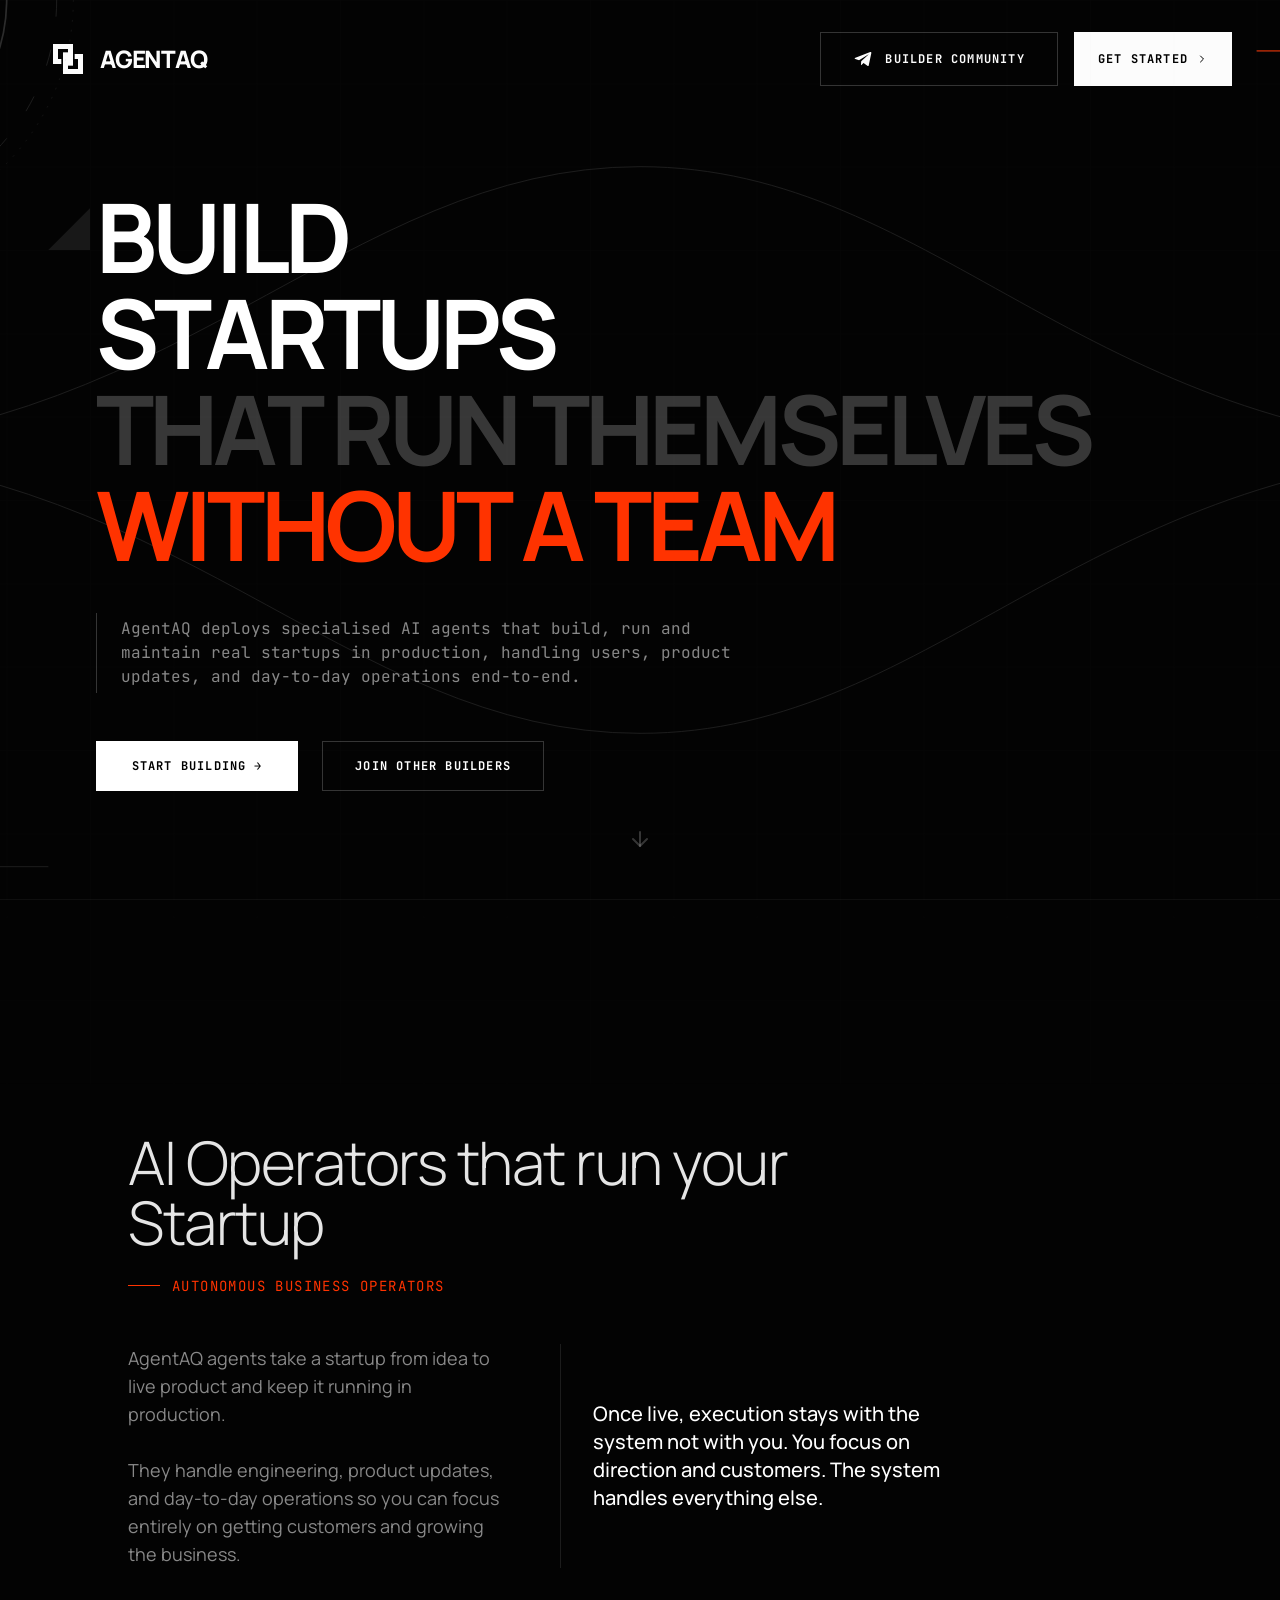
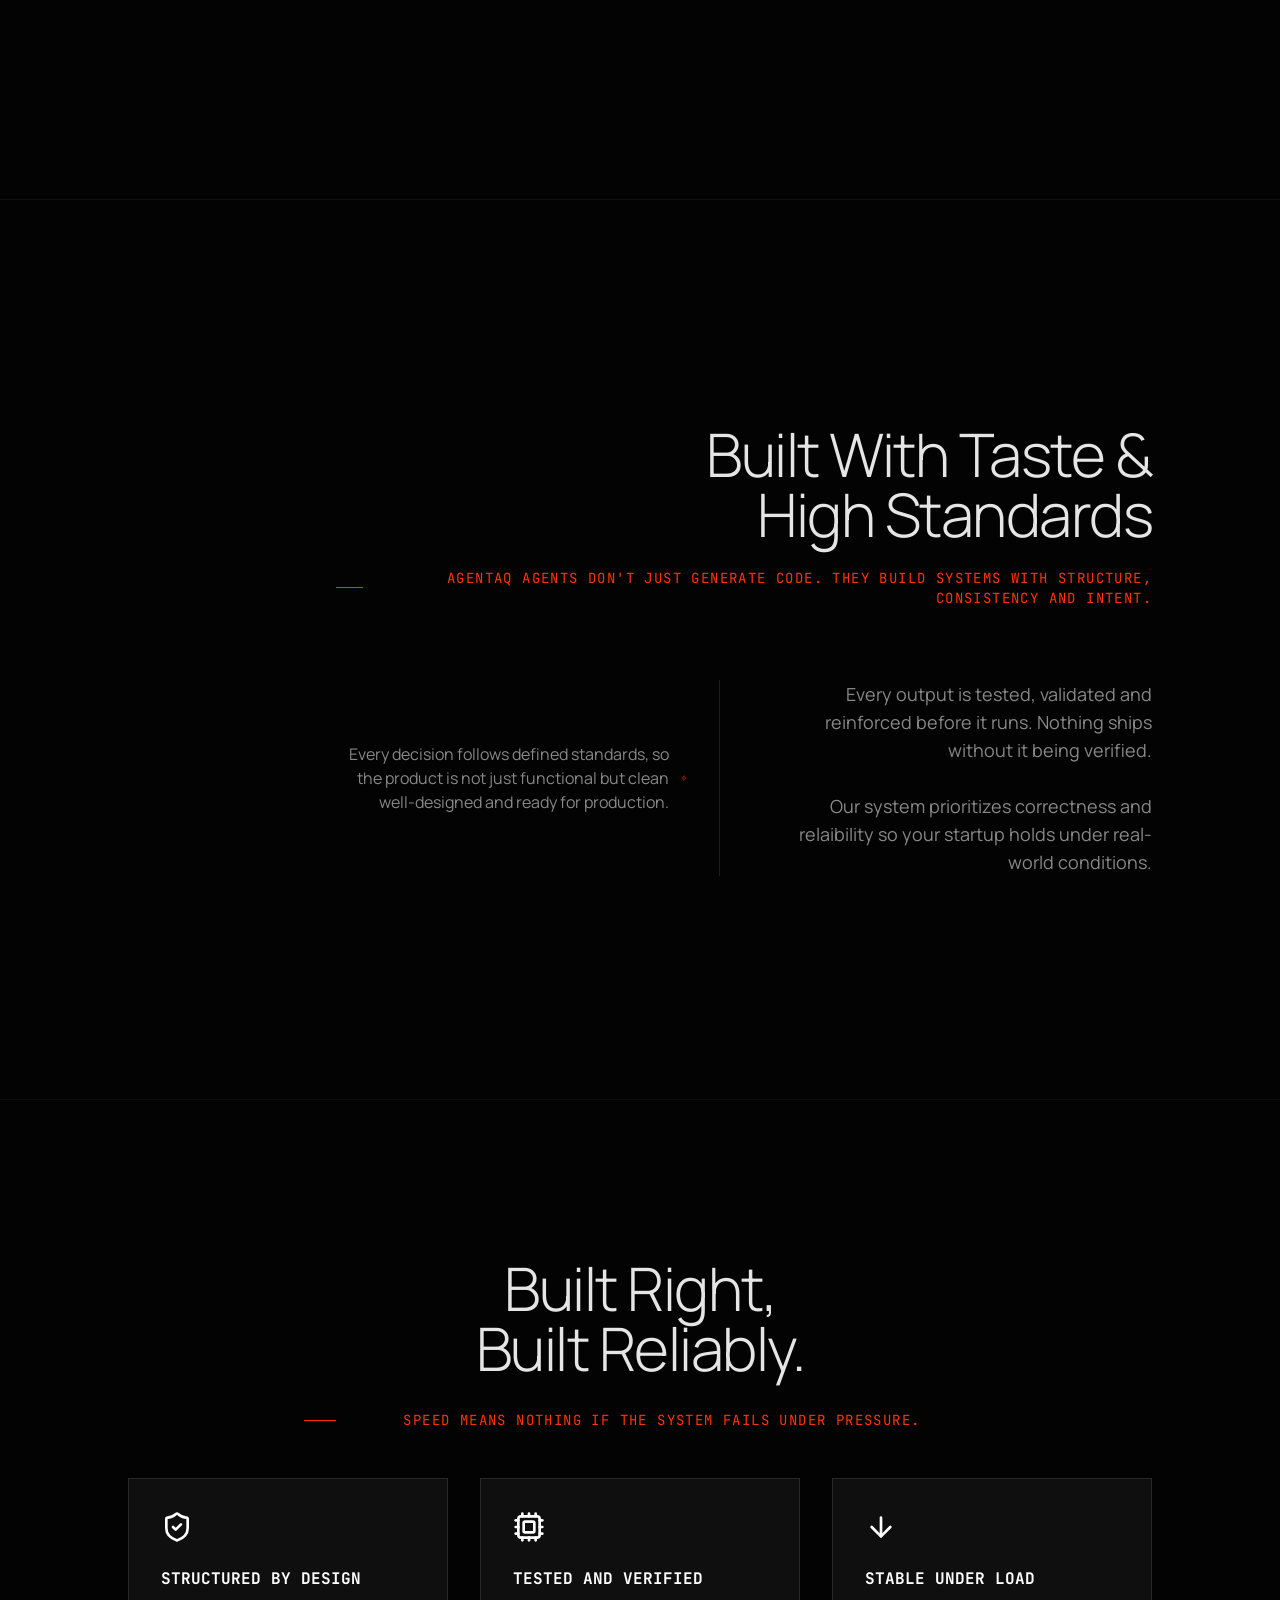
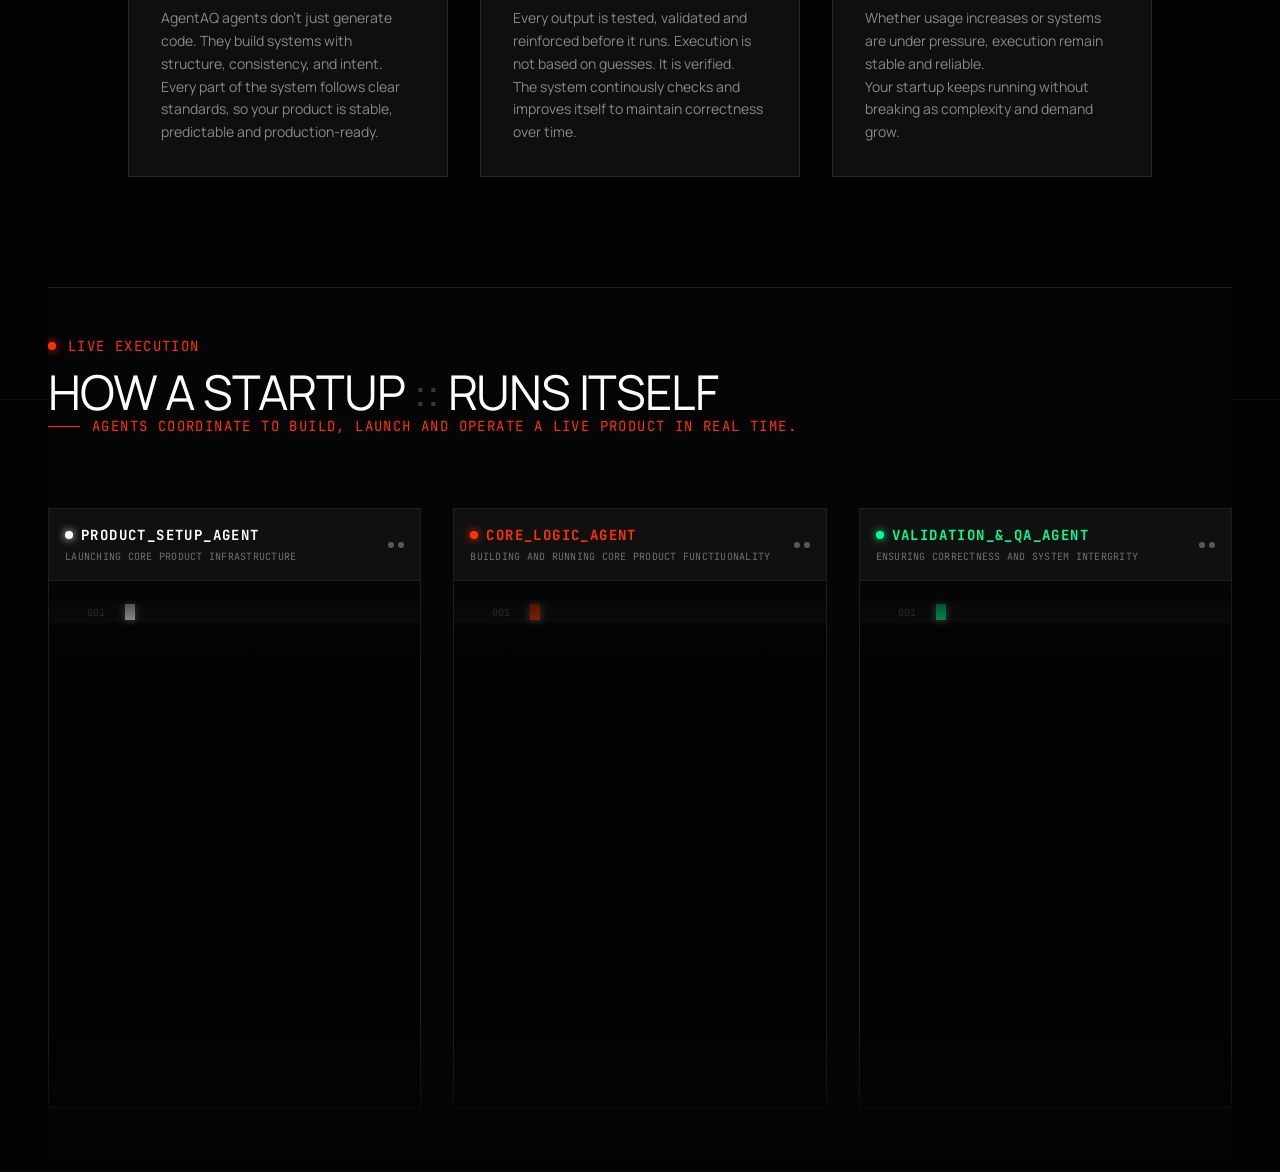
==== commit fb1293ee: "Remove inline opacity:0 styles hiding hero content" ====
--- a/index.html
+++ b/index.html
@@ -1 +1 @@
-<!DOCTYPE html><!--WevO4cqeeN6h1oV2FZrHV--><html lang="en" class="dark"><head><meta charset="utf-8"><meta name="viewport" content="width=device-width, initial-scale=1"><link rel="stylesheet" href="css/b50593a7c33b928f.css" data-precedence="next"><link rel="preload" as="script" fetchpriority="low" href="js/9b2c5451f0b67975_1.js"><script src="js/b0fcec5542ea751a.js" async=""></script><script src="js/f8a37bf13cb7bc72.js" async=""></script><script src="js/3b18d38678455a35.js" async=""></script><script src="js/236f7e5abd6f09ff.js" async=""></script><script src="js/turbopack-17df38f937063770.js" async=""></script><script src="js/0f5df26f8262f9a3.js" async=""></script><script src="js/bb2174b602b44b84.js" async=""></script><script src="js/99ab1c86d19d3934.js" async=""></script><script src="js/c7db43df4ffdc54c.js" async=""></script><script src="js/86214d1eb0f589ed.js" async=""></script><script src="js/ff1b1d0b02b4a3c7.js" async=""></script><script src="js/ff1a16fafef87110.js" async=""></script><script src="js/140fc9967598e164.js" async=""></script><script src="js/ac2d1eb7d9d596f9.js" async=""></script><script src="js/8163e73156247b27.js" async=""></script><script src="js/5514a304018187a9.js" async=""></script><title>AgentAQ.build | Build Real Startups That Run Themselves</title><meta name="description" content="AgentAQ uses a team of Autonomous AI agents to build, operate, test, maintain, and continuously improve your startup in production."><link rel="icon" href="images/icon.jpg" sizes="400x400" type="image/jpeg"><script src="js/a6dad97d9634a72d.js" nomodule=""></script></head><body class="font-sans"><div hidden=""><!--$--><!--/$--></div><section aria-label="Notifications alt+T" tabindex="-1" aria-live="polite" aria-relevant="additions text" aria-atomic="false"></section><div class="bg-void min-h-screen text-light selection:bg-signal selection:text-white overflow-x-hidden"><nav class="fixed top-0 left-0 w-full z-50 px-6 py-6 md:px-12 md:py-8 flex justify-between items-center pointer-events-none mix-blend-difference text-white"><div class="pointer-events-auto flex items-center gap-3 group cursor-pointer"><svg viewBox="0 0 48 48" fill="none" xmlns="http://www.w3.org/2000/svg" class="w-8 h-8 md:w-10 md:h-10 transition-transform duration-500 group-hover:rotate-90" aria-label="AgentAQ"><rect x="6" y="6" width="24" height="6" fill="currentColor"></rect><rect x="6" y="6" width="6" height="24" fill="currentColor"></rect><rect x="24" y="6" width="6" height="26" fill="currentColor"></rect><rect x="6" y="24" width="10" height="6" fill="currentColor"></rect><rect x="18" y="36" width="24" height="6" fill="currentColor"></rect><rect x="36" y="18" width="6" height="24" fill="currentColor"></rect><rect x="18" y="16" width="6" height="26" fill="currentColor"></rect><rect x="32" y="18" width="10" height="6" fill="currentColor"></rect><rect x="22" y="22" width="4" height="4" fill="currentColor" opacity="0.5"></rect></svg><h1 class="font-sans font-extrabold text-xl md:text-2xl tracking-tighter text-white group-hover:text-gray-300 transition-colors">AGENTAQ</h1></div><div class="pointer-events-auto flex gap-2 lg:gap-4"><a target="_blank" class="group" href="https://x.com/agentaq"><button class="flex-1 px-8 py-4 bg-transparent border border-white/20 text-white font-mono font-bold text-xs tracking-widest uppercase hover:border-white/40 hover:bg-white/5 transition-all flex items-center justify-center"><svg stroke="currentColor" fill="currentColor" stroke-width="0" viewBox="0 0 24 24" class="w-5 h-5 mr-3 group-hover:animate-[bounce_1s_linear_infinite]" height="1em" width="1em" xmlns="http://www.w3.org/2000/svg"><path d="m20.665 3.717-17.73 6.837c-1.21.486-1.203 1.161-.222 1.462l4.552 1.42 10.532-6.645c.498-.303.953-.14.579.192l-8.533 7.701h-.002l.002.001-.314 4.692c.46 0 .663-.211.921-.46l2.211-2.15 4.599 3.397c.848.467 1.457.227 1.668-.785l3.019-14.228c.309-1.239-.473-1.8-1.282-1.434z"></path></svg> Builder Community</button></a><button class="group relative px-6 py-3 bg-white text-black font-mono text-xs font-bold tracking-widest uppercase overflow-hidden flex items-center gap-2 hover:bg-signal hover:text-white transition-colors duration-300"><span class="relative z-10">Get Started</span><svg xmlns="http://www.w3.org/2000/svg" width="24" height="24" viewBox="0 0 24 24" fill="none" stroke="currentColor" stroke-width="2" stroke-linecap="round" stroke-linejoin="round" class="lucide lucide-chevron-right w-3 h-3 relative z-10 transition-transform group-hover:translate-x-1" aria-hidden="true"><path d="m9 18 6-6-6-6"></path></svg></button></div></nav><div class="fixed inset-0 z-0 pointer-events-none bg-[#030303]"><svg viewBox="0 0 1920 1080" preserveAspectRatio="xMidYMid slice" class="w-full h-full opacity-60 mix-blend-screen" style="overflow:visible"><defs><filter id="glow"><feGaussianBlur stdDeviation="2" result="coloredBlur"></feGaussianBlur><feMerge><feMergeNode in="coloredBlur"></feMergeNode><feMergeNode in="SourceGraphic"></feMergeNode></feMerge></filter></defs><g id="layer-back" style="transition:transform 0.1s linear"><pattern id="grid-pattern" width="100" height="100" patternUnits="userSpaceOnUse"><path d="M 100 0 L 0 0 0 100" fill="none" stroke="#222" stroke-width="0.5"></path></pattern><rect x="-200" y="-200" width="2400" height="1500" fill="url(#grid-pattern)" opacity="0.3"></rect></g><g id="layer-mid" style="transition:transform 0.1s linear"><path id="main-stream-path" d="M -100 540 C 400 540, 600 200, 960 200 S 1500 540, 2020 540" fill="none" stroke="#333" stroke-width="1" class="draw-path"></path><path d="M -100 540 C 400 540, 600 880, 960 880 S 1500 540, 2020 540" fill="none" stroke="#333" stroke-width="1" class="draw-path"></path><g id="node-lines" opacity="0"><path d="M 960 540 L 600 200" stroke="#FF3300" stroke-width="0.5"></path><path d="M 960 540 L 1320 200" stroke="#FF3300" stroke-width="0.5"></path><path d="M 960 540 L 600 880" stroke="#FF3300" stroke-width="0.5"></path><path d="M 960 540 L 1320 880" stroke="#FF3300" stroke-width="0.5"></path><circle cx="600" cy="200" r="4" fill="#111" stroke="#FF3300"></circle><circle cx="1320" cy="200" r="4" fill="#111" stroke="#FF3300"></circle><circle cx="600" cy="880" r="4" fill="#111" stroke="#FF3300"></circle><circle cx="1320" cy="880" r="4" fill="#111" stroke="#FF3300"></circle></g><rect class="data-packet" width="12" height="4" fill="#FFF" rx="1"></rect><rect class="data-packet" width="12" height="4" fill="#FFF" rx="1"></rect><rect class="data-packet" width="12" height="4" fill="#FFF" rx="1"></rect><rect class="data-packet" width="12" height="4" fill="#FFF" rx="1"></rect></g><g id="core-group" style="transform-origin:center center"><g id="spinner-1"><circle cx="0" cy="0" r="280" fill="none" stroke="#222" stroke-width="1" stroke-dasharray="2 10"></circle></g><g id="spinner-2"><circle cx="0" cy="0" r="260" fill="none" stroke="#333" stroke-width="1" stroke-dasharray="20 40"></circle></g><circle cx="0" cy="0" r="200" fill="none" stroke="#444" stroke-width="2" class="draw-path"></circle><circle cx="0" cy="0" r="180" fill="none" stroke="#444" stroke-width="1" class="draw-path"></circle><circle cx="0" cy="0" r="50" fill="none" stroke="#666" stroke-width="2" class="draw-path"></circle><path d="M -20 0 L 20 0 M 0 -20 L 0 20" stroke="#FF3300" stroke-width="2" opacity="0"></path><g class="draw-path"><path d="M -300 -300 L -250 -300 L -300 -250 Z" fill="#222"></path><path d="M 300 -300 L 250 -300 L 300 -250 Z" fill="#222"></path><path d="M -300 300 L -250 300 L -300 250 Z" fill="#222"></path><path d="M 300 300 L 250 300 L 300 250 Z" fill="#222"></path></g><g id="stack-group" opacity="0" transform="translate(0, -100)"><g id="iso-stack"><rect x="-100" y="-100" width="200" height="200" fill="none" stroke="#444" stroke-width="2"></rect><line x1="-100" y1="-100" x2="-100" y2="-150" stroke="#333"></line><line x1="100" y1="-100" x2="100" y2="-150" stroke="#333"></line><line x1="100" y1="100" x2="100" y2="50" stroke="#333"></line><line x1="-100" y1="100" x2="-100" y2="50" stroke="#333"></line><rect x="-100" y="-100" width="200" height="200" fill="none" stroke="#555" stroke-width="2" transform="translate(0, -50)"></rect><rect x="-100" y="-100" width="200" height="200" fill="none" stroke="#FF3300" stroke-width="2" transform="translate(0, -100)"></rect><line x1="0" y1="100" x2="0" y2="-200" stroke="#FF3300" stroke-dasharray="4 4" opacity="0.5"></line></g></g><line id="grid-scan-line" x1="0" y1="-540" x2="0" y2="540" stroke="#222" stroke-width="1" opacity="1"></line></g><g id="hud-overlay"><g transform="translate(1800, 50)"><text text-anchor="end" fill="#555" font-size="10" font-family="JetBrains Mono">SYS.V.2.0.4</text><rect x="-100" y="10" width="100" height="2" fill="#333"></rect><rect x="-100" y="10" width="30" height="2" fill="#FF3300"><animate attributeName="width" values="30;80;20;60;30" dur="2s" repeatCount="indefinite"></animate></rect></g><g transform="translate(50, 1030)"><text x="0" y="0" fill="#444" font-size="12" font-family="JetBrains Mono">TRK.ID_8842</text><line x1="0" y1="10" x2="200" y2="10" stroke="#333"></line></g></g></svg></div><section class="min-h-screen w-full flex flex-col justify-center px-6 md:px-12 relative border-b border-white/5 items-start justify-center"><div data-index="0" class="w-full h-full flex flex-col justify-center relative z-10 px-4 md:px-12 max-w-8xl mx-auto pt-20"><div class="flex flex-col mb-10" style="opacity:0;transform:translateY(30px)"><h1 class="font-sans font-bold text-6xl md:text-8xl lg:text-8xl leading-[0.9] tracking-tighter text-white"><span class="block">BUILD</span><span class="block">STARTUPS</span><span class="block text-concrete/40">THAT RUN THEMSELVES<!-- --> <span class="text-signal">WITHOUT A TEAM</span></span></h1></div><div class="flex flex-col md:flex-row gap-12 items-start max-w-2xl" style="opacity:0;transform:translateY(20px)"><div class="border-l border-white/20 pl-6 py-1"><p class="font-mono text-sm md:text-base text-concrete leading-relaxed">AgentAQ deploys specialised AI agents that build, run and maintain real startups in production, handling users, product updates, and day-to-day operations end-to-end.</p></div></div><div class="mt-12 flex flex-col sm:flex-row gap-6 w-full max-w-md" style="opacity:0;transform:translateY(20px)"><a class="flex-1 px-8 py-4 bg-white text-black font-mono font-bold text-xs tracking-widest uppercase hover:bg-signal hover:text-white transition-all duration-300 flex items-center justify-center gap-2 group" href="/login">Start Building<span class="group-hover:translate-x-1 transition-transform">→</span></a><a target="_blank" href="https://x.com/agentaq"><button class="flex-1 px-8 py-4 bg-transparent border border-white/20 text-white font-mono font-bold text-xs tracking-widest uppercase hover:border-white/40 hover:bg-white/5 transition-all flex items-center justify-center">Join Other Builders</button></a></div></div><div class="absolute bottom-12 left-1/2 -translate-x-1/2 text-white/20"><svg xmlns="http://www.w3.org/2000/svg" width="24" height="24" viewBox="0 0 24 24" fill="none" stroke="currentColor" stroke-width="2" stroke-linecap="round" stroke-linejoin="round" class="lucide lucide-arrow-down w-6 h-6" aria-hidden="true"><path d="M12 5v14"></path><path d="m19 12-7 7-7-7"></path></svg></div></section><section class="min-h-screen w-full flex flex-col justify-center px-6 md:px-12 relative border-b border-white/5 items-center md:items-start"><div data-index="1" class="w-full max-w-4xl mx-auto md:mx-0 md:pl-20"><h2 class="font-sans text-4xl md:text-6xl font-light tracking-tight text-light leading-[1.1] mb-6">AI Operators that run your Startup</h2><h3 class="text-signal font-mono text-sm tracking-widest uppercase mb-6 flex items-center gap-3"><span class="w-8 h-[1px] bg-signal"></span>Autonomous business operators</h3><div class="grid md:grid-cols-2 gap-12 mt-12"><p class="font-sans text-base md:text-lg text-concrete leading-relaxed max-w-xl ">AgentAQ agents take a startup from idea to live product and keep it running in production.<br><br>They handle engineering, product updates, and day-to-day operations so you can focus entirely on getting customers and growing the business.</p><div class="border-l border-white/10 pl-8 flex flex-col justify-center"><p class="font-sans text-base md:text-lg text-concrete leading-relaxed max-w-xl text-white text-lg md:text-xl font-medium">Once live, execution stays with the system not with you. You focus on direction and customers. The system handles everything else.</p></div></div></div></section><section class="min-h-screen w-full flex flex-col justify-center px-6 md:px-12 relative border-b border-white/5 items-center md:items-end text-left md:text-right"><div data-index="2" class="w-full max-w-4xl mx-auto md:mx-0 md:pr-20 flex flex-col items-start md:items-end"><h2 class="font-sans text-4xl md:text-6xl font-light tracking-tight text-light leading-[1.1] mb-6">Built With Taste &amp; <br> High Standards</h2><h3 class="text-signal font-mono text-sm tracking-widest uppercase mb-6 flex items-center gap-3"><span class="w-8 h-[1px] bg-signal"></span>AgentAQ agents don't just generate code. They build systems with structure, consistency and intent.</h3><div class="grid md:grid-cols-2 gap-12 mt-12 direction-rtl"><div class="order-2 md:order-1 border-r-0 md:border-r border-white/10 pr-0 md:pr-8 flex flex-col justify-center"><div class="flex flex-col gap-4 text-left md:text-right"><div class="flex items-center justify-start md:justify-end gap-3 text-concrete"><span>Every decision follows defined standards, so the product is not just functional but clean well-designed and ready for production.</span><svg xmlns="http://www.w3.org/2000/svg" width="24" height="24" viewBox="0 0 24 24" fill="none" stroke="currentColor" stroke-width="2" stroke-linecap="round" stroke-linejoin="round" class="lucide lucide-zap w-4 h-4 text-signal" aria-hidden="true"><path d="M4 14a1 1 0 0 1-.78-1.63l9.9-10.2a.5.5 0 0 1 .86.46l-1.92 6.02A1 1 0 0 0 13 10h7a1 1 0 0 1 .78 1.63l-9.9 10.2a.5.5 0 0 1-.86-.46l1.92-6.02A1 1 0 0 0 11 14z"></path></svg></div></div></div><div class="order-1 md:order-2"><p class="font-sans text-base md:text-lg text-concrete leading-relaxed max-w-xl text-left md:text-right ml-auto">Every output is tested, validated and reinforced before it runs. Nothing ships without it being verified.<br><br>Our system prioritizes correctness and relaibility so your startup holds under real-world conditions.</p></div></div></div></section><section class="min-h-screen w-full flex flex-col justify-center px-6 md:px-12 relative border-b border-white/5 items-center justify-center text-center"><div data-index="3" class="w-full max-w-5xl mx-auto"><h2 class="font-sans text-4xl md:text-6xl font-light tracking-tight text-light leading-[1.1] mb-8">Built Right, <br> Built Reliably.</h2><div class="max-w-2xl mx-auto mb-12"><h3 class="text-signal font-mono text-sm tracking-widest uppercase mb-6 flex items-center gap-3"><span class="w-8 h-[1px] bg-signal"></span><span class="mx-auto">Speed means nothing if the system fails under pressure.</span></h3></div><div class="grid md:grid-cols-3 gap-8 text-left mb-16"><div class="bg-white/5 border border-white/10 p-8 hover:border-signal/50 transition-colors duration-500"><svg xmlns="http://www.w3.org/2000/svg" width="24" height="24" viewBox="0 0 24 24" fill="none" stroke="currentColor" stroke-width="2" stroke-linecap="round" stroke-linejoin="round" class="lucide lucide-shield-check w-8 h-8 text-white mb-6" aria-hidden="true"><path d="M20 13c0 5-3.5 7.5-7.66 8.95a1 1 0 0 1-.67-.01C7.5 20.5 4 18 4 13V6a1 1 0 0 1 1-1c2 0 4.5-1.2 6.24-2.72a1.17 1.17 0 0 1 1.52 0C14.51 3.81 17 5 19 5a1 1 0 0 1 1 1z"></path><path d="m9 12 2 2 4-4"></path></svg><h4 class="text-white font-mono font-bold mb-4">STRUCTURED BY DESIGN</h4><p class="text-concrete text-sm leading-relaxed">AgentAQ agents don't just generate code. They build systems with structure, consistency, and intent.<br>Every part of the system follows clear standards, so your product is stable, predictable and production-ready.</p></div><div class="bg-white/5 border border-white/10 p-8 hover:border-signal/50 transition-colors duration-500"><svg xmlns="http://www.w3.org/2000/svg" width="24" height="24" viewBox="0 0 24 24" fill="none" stroke="currentColor" stroke-width="2" stroke-linecap="round" stroke-linejoin="round" class="lucide lucide-cpu w-8 h-8 text-white mb-6" aria-hidden="true"><path d="M12 20v2"></path><path d="M12 2v2"></path><path d="M17 20v2"></path><path d="M17 2v2"></path><path d="M2 12h2"></path><path d="M2 17h2"></path><path d="M2 7h2"></path><path d="M20 12h2"></path><path d="M20 17h2"></path><path d="M20 7h2"></path><path d="M7 20v2"></path><path d="M7 2v2"></path><rect x="4" y="4" width="16" height="16" rx="2"></rect><rect x="8" y="8" width="8" height="8" rx="1"></rect></svg><h4 class="text-white font-mono font-bold mb-4">TESTED AND VERIFIED</h4><p class="text-concrete text-sm leading-relaxed">Every output is tested, validated and reinforced before it runs. Execution is not based on guesses. It is verified.<br>The system continously checks and improves itself to maintain correctness over time.</p></div><div class="bg-white/5 border border-white/10 p-8 hover:border-signal/50 transition-colors duration-500"><svg xmlns="http://www.w3.org/2000/svg" width="24" height="24" viewBox="0 0 24 24" fill="none" stroke="currentColor" stroke-width="2" stroke-linecap="round" stroke-linejoin="round" class="lucide lucide-arrow-down w-8 h-8 text-white mb-6" aria-hidden="true"><path d="M12 5v14"></path><path d="m19 12-7 7-7-7"></path></svg><h4 class="text-white font-mono font-bold mb-4">STABLE UNDER LOAD</h4><p class="text-concrete text-sm leading-relaxed">Whether usage increases or systems are under pressure, execution remain stable and reliable.<br>Your startup keeps running without breaking as complexity and demand grow.</p></div></div></div></section><section class="min-h-screen w-full flex flex-col justify-center px-6 md:px-12 relative border-b border-white/5 items-start justify-center pt-0 border-t-0 -mt-20 md:-mt-32"><div data-index="4" class="w-full max-w-[1600px] mx-auto"><div class="w-full h-full bg-[#050505] relative overflow-hidden border-t border-white/10 pt-12 pb-12"><div class="w-full grid grid-cols-1 md:grid-cols-12 gap-6 mb-12 px-4 md:px-0"><div class="md:col-span-8 flex flex-col justify-end"><div class="flex items-center gap-3 mb-3"><div class="w-2 h-2 bg-signal rounded-full animate-pulse shadow-[0_0_10px_#FF3300]"></div><span class="text-signal font-mono text-sm tracking-widest uppercase">Live Execution</span></div><h2 class="text-3xl md:text-5xl font-sans font-normal text-white leading-tight tracking-tight">HOW A STARTUP <span class="text-concrete/40">::</span> RUNS ITSELF</h2><h3 class="text-signal font-mono text-sm tracking-widest uppercase mb-6 flex items-center gap-3"><span class="w-8 h-[1px] bg-signal"></span>Agents coordinate to build, launch and operate a live product in real time.</h3></div></div><div class="grid grid-cols-1 md:grid-cols-3 gap-8 relative z-10 px-4 md:px-0"><div class="relative bg-black/40 border border-white/10 overflow-hidden group hover:border-white/20 transition-colors duration-500 flex flex-col" style="height:600px"><div class="w-full flex justify-between items-center p-4 z-20 bg-white/5 border-b border-white/5"><div class="flex flex-col"><span class="font-mono text-sm font-bold tracking-widest uppercase flex items-center gap-2" style="color:#FFFFFF"><span class="w-2 h-2 rounded-full animate-pulse shadow-[0_0_8px_currentColor]" style="background-color:#FFFFFF"></span>PRODUCT_SETUP_AGENT</span><span class="text-[10px] text-concrete font-mono uppercase tracking-wide mt-1 opacity-80">LAUNCHING CORE PRODUCT INFRASTRUCTURE</span></div><div class="flex gap-1 opacity-30"><div class="w-1.5 h-1.5 bg-white rounded-full"></div><div class="w-1.5 h-1.5 bg-white rounded-full"></div></div></div><div class="absolute top-[70px] left-0 w-full h-20 bg-gradient-to-b from-[#050505] to-transparent z-10 pointer-events-none"></div><div class="flex-1 relative overflow-hidden pl-6 pr-2"><div class="font-mono text-xs md:text-sm leading-[20px] relative z-0" style="padding-top:20px"><div class="whitespace-pre flex relative"><div class="absolute inset-0 bg-white/5 w-[200%] -left-10 -z-10 blur-[1px]"></div><span class="inline-block w-8 text-white/30 select-none mr-4 text-right text-[10px] pt-[2px]">001</span><span class="relative"><span><span style="color:#666"></span></span><span class="inline-block w-2.5 h-4 align-middle ml-1 shadow-[0_0_8px_rgba(255,255,255,0.5)]" style="background-color:#FFFFFF"></span></span></div></div></div></div><div class="relative bg-black/40 border border-white/10 overflow-hidden group hover:border-white/20 transition-colors duration-500 flex flex-col" style="height:600px"><div class="w-full flex justify-between items-center p-4 z-20 bg-white/5 border-b border-white/5"><div class="flex flex-col"><span class="font-mono text-sm font-bold tracking-widest uppercase flex items-center gap-2" style="color:#FF3300"><span class="w-2 h-2 rounded-full animate-pulse shadow-[0_0_8px_currentColor]" style="background-color:#FF3300"></span>CORE_LOGIC_AGENT</span><span class="text-[10px] text-concrete font-mono uppercase tracking-wide mt-1 opacity-80">BUILDING AND RUNNING CORE PRODUCT FUNCTIUONALITY</span></div><div class="flex gap-1 opacity-30"><div class="w-1.5 h-1.5 bg-white rounded-full"></div><div class="w-1.5 h-1.5 bg-white rounded-full"></div></div></div><div class="absolute top-[70px] left-0 w-full h-20 bg-gradient-to-b from-[#050505] to-transparent z-10 pointer-events-none"></div><div class="flex-1 relative overflow-hidden pl-6 pr-2"><div class="font-mono text-xs md:text-sm leading-[20px] relative z-0" style="padding-top:20px"><div class="whitespace-pre flex relative"><div class="absolute inset-0 bg-white/5 w-[200%] -left-10 -z-10 blur-[1px]"></div><span class="inline-block w-8 text-white/30 select-none mr-4 text-right text-[10px] pt-[2px]">001</span><span class="relative"><span><span style="color:#666"></span></span><span class="inline-block w-2.5 h-4 align-middle ml-1 shadow-[0_0_8px_rgba(255,255,255,0.5)]" style="background-color:#FF3300"></span></span></div></div></div></div><div class="relative bg-black/40 border border-white/10 overflow-hidden group hover:border-white/20 transition-colors duration-500 flex flex-col" style="height:600px"><div class="w-full flex justify-between items-center p-4 z-20 bg-white/5 border-b border-white/5"><div class="flex flex-col"><span class="font-mono text-sm font-bold tracking-widest uppercase flex items-center gap-2" style="color:#00FF94"><span class="w-2 h-2 rounded-full animate-pulse shadow-[0_0_8px_currentColor]" style="background-color:#00FF94"></span>VALIDATION_&amp;_QA_AGENT</span><span class="text-[10px] text-concrete font-mono uppercase tracking-wide mt-1 opacity-80">ENSURING CORRECTNESS AND SYSTEM INTERGRITY</span></div><div class="flex gap-1 opacity-30"><div class="w-1.5 h-1.5 bg-white rounded-full"></div><div class="w-1.5 h-1.5 bg-white rounded-full"></div></div></div><div class="absolute top-[70px] left-0 w-full h-20 bg-gradient-to-b from-[#050505] to-transparent z-10 pointer-events-none"></div><div class="flex-1 relative overflow-hidden pl-6 pr-2"><div class="font-mono text-xs md:text-sm leading-[20px] relative z-0" style="padding-top:20px"><div class="whitespace-pre flex relative"><div class="absolute inset-0 bg-white/5 w-[200%] -left-10 -z-10 blur-[1px]"></div><span class="inline-block w-8 text-white/30 select-none mr-4 text-right text-[10px] pt-[2px]">001</span><span class="relative"><span><span style="color:#666"></span></span><span class="inline-block w-2.5 h-4 align-middle ml-1 shadow-[0_0_8px_rgba(255,255,255,0.5)]" style="background-color:#00FF94"></span></span></div></div></div></div></div><div class="absolute inset-0 z-[-1] opacity-20 pointer-events-none" style="background-image:linear-gradient(#222 1px, transparent 1px), linear-gradient(90deg, #222 1px, transparent 1px);background-size:40px 40px"></div><div class="absolute bottom-0 left-0 w-full h-32 bg-gradient-to-t from-[#050505] to-transparent pointer-events-none z-20"></div></div></div></section></div><!--$--><!--/$--><script src="js/9b2c5451f0b67975.js" id="_R_" async=""></script><script>(self.__next_f=self.__next_f||[]).push([0])</script><script>self.__next_f.push([1,"1:\"$Sreact.fragment\"\n2:I[3484,[\"/_next/static/chunks/0f5df26f8262f9a3.js?dpl=dpl_32MtTwCicpT34SMKWWhJBirwXuFo\",\"/_next/static/chunks/bb2174b602b44b84.js?dpl=dpl_32MtTwCicpT34SMKWWhJBirwXuFo\",\"/_next/static/chunks/99ab1c86d19d3934.js?dpl=dpl_32MtTwCicpT34SMKWWhJBirwXuFo\",\"/_next/static/chunks/c7db43df4ffdc54c.js?dpl=dpl_32MtTwCicpT34SMKWWhJBirwXuFo\",\"/_next/static/chunks/86214d1eb0f589ed.js?dpl=dpl_32MtTwCicpT34SMKWWhJBirwXuFo\",\"/_next/static/chunks/ff1b1d0b02b4a3c7.js?dpl=dpl_32MtTwCicpT34SMKWWhJBirwXuFo\"],\"Toaster\"]\n3:I[61753,[\"/_next/static/chunks/0f5df26f8262f9a3.js?dpl=dpl_32MtTwCicpT34SMKWWhJBirwXuFo\",\"/_next/static/chunks/bb2174b602b44b84.js?dpl=dpl_32MtTwCicpT34SMKWWhJBirwXuFo\",\"/_next/static/chunks/99ab1c86d19d3934.js?dpl=dpl_32MtTwCicpT34SMKWWhJBirwXuFo\",\"/_next/static/chunks/c7db43df4ffdc54c.js?dpl=dpl_32MtTwCicpT34SMKWWhJBirwXuFo\",\"/_next/static/chunks/86214d1eb0f589ed.js?dpl=dpl_32MtTwCicpT34SMKWWhJBirwXuFo\",\"/_next/static/chunks/ff1b1d0b02b4a3c7.js?dpl=dpl_32MtTwCicpT34SMKWWhJBirwXuFo\"],\"QueryProvider\"]\n4:I[97815,[\"/_next/static/chunks/0f5df26f8262f9a3.js?dpl=dpl_32MtTwCicpT34SMKWWhJBirwXuFo\",\"/_next/static/chunks/bb2174b602b44b84.js?dpl=dpl_32MtTwCicpT34SMKWWhJBirwXuFo\",\"/_next/static/chunks/99ab1c86d19d3934.js?dpl=dpl_32MtTwCicpT34SMKWWhJBirwXuFo\",\"/_next/static/chunks/c7db43df4ffdc54c.js?dpl=dpl_32MtTwCicpT34SMKWWhJBirwXuFo\",\"/_next/static/chunks/86214d1eb0f589ed.js?dpl=dpl_32MtTwCicpT34SMKWWhJBirwXuFo\",\"/_next/static/chunks/ff1b1d0b02b4a3c7.js?dpl=dpl_32MtTwCicpT34SMKWWhJBirwXuFo\"],\"AuthContextProvider\"]\n5:I[28231,[\"/_next/static/chunks/0f5df26f8262f9a3.js?dpl=dpl_32MtTwCicpT34SMKWWhJBirwXuFo\",\"/_next/static/chunks/bb2174b602b44b84.js?dpl=dpl_32MtTwCicpT34SMKWWhJBirwXuFo\",\"/_next/static/chunks/99ab1c86d19d3934.js?dpl=dpl_32MtTwCicpT34SMKWWhJBirwXuFo\",\"/_next/static/chunks/c7db43df4ffdc54c.js?dpl=dpl_32MtTwCicpT34SMKWWhJBirwXuFo\",\"/_next/static/chunks/86214d1eb0f589ed.js?dpl=dpl_32MtTwCicpT34SMKWWhJBirwXuFo\",\"/_next/static/chunks/ff1b1d0b02b4a3c7.js?dpl=dpl_32MtTwCicpT34SMKWWhJBirwXuFo\"],\"TooltipProvider\"]\n6:I[39756,[\"/_next/static/chunks/ff1a16fafef87110.js?dpl=dpl_32MtTwCicpT34SMKWWhJBirwXuFo\",\"/_next/static/chunks/140fc9967598e164.js?dpl=dpl_32MtTwCicpT34SMKWWhJBirwXuFo\"],\"default\"]\n7:I[37457,[\"/_next/static/chunks/ff1a16fafef87110.js?dpl=dpl_32MtTwCicpT34SMKWWhJBirwXuFo\",\"/_next/static/chunks/140fc9967598e164.js?dpl=dpl_32MtTwCicpT34SMKWWhJBirwXuFo\"],\"default\"]\n8:I[47257,[\"/_next/static/chunks/ff1a16fafef87110.js?dpl=dpl_32MtTwCicpT34SMKWWhJBirwXuFo\",\"/_next/static/chunks/140fc9967598e164.js?dpl=dpl_32MtTwCicpT34SMKWWhJBirwXuFo\"],\"ClientPageRoot\"]\n9:I[31713,[\"/_next/static/chunks/0f5df26f8262f9a3.js?dpl=dpl_32MtTwCicpT34SMKWWhJBirwXuFo\",\"/_next/static/chunks/bb2174b602b44b84.js?dpl=dpl_32MtTwCicpT34SMKWWhJBirwXuFo\",\"/_next/static/chunks/99ab1c86d19d3934.js?dpl=dpl_32MtTwCicpT34SMKWWhJBirwXuFo\",\"/_next/static/chunks/c7db43df4ffdc54c.js?dpl=dpl_32MtTwCicpT34SMKWWhJBirwXuFo\",\"/_next/static/chunks/86214d1eb0f589ed.js?dpl=dpl_32MtTwCicpT34SMKWWhJBirwXuFo\",\"/_next/static/chunks/ff1b1d0b02b4a3c7.js?dpl=dpl_32MtTwCicpT34SMKWWhJBirwXuFo\",\"/_next/static/chunks/ac2d1eb7d9d596f9.js?dpl=dpl_32MtTwCicpT34SMKWWhJBirwXuFo\",\"/_next/static/chunks/8163e73156247b27.js?dpl=dpl_32MtTwCicpT34SMKWWhJBirwXuFo\",\"/_next/static/chunks/5514a304018187a9.js?dpl=dpl_32MtTwCicpT34SMKWWhJBirwXuFo\"],\"default\"]\nc:I[97367,[\"/_next/static/chunks/ff1a16fafef87110.js?dpl=dpl_32MtTwCicpT34SMKWWhJBirwXuFo\",\"/_next/static/chunks/140fc9967598e164.js?dpl=dpl_32MtTwCicpT34SMKWWhJBirwXuFo\"],\"OutletBoundary\"]\nd:\"$Sreact.suspense\"\nf:I[97367,[\"/_next/static/chunks/ff1a16fafef87110.js?dpl=dpl_32MtTwCicpT34SMKWWhJBirwXuFo\",\"/_next/static/chunks/140fc9967598e164.js?dpl=dpl_32MtTwCicpT34SMKWWhJBirwXuFo\"],\"ViewportBoundary\"]\n11:I[97367,[\"/_next/static/chunks/ff1a16fafef87110.js?dpl=dpl_32MtTwCicpT34SMKWWhJBirwXuFo\",\"/_next/static/chunks/140fc9967598e164.js?dpl=dpl_32MtTwCicpT34SMKWWhJBirwXuFo\"],\"MetadataBoundary\"]\n13:I[68027,[],\"default\"]\n:HL[\"/_next/static/chunks/b50593a7c33b928f.css?dpl=dpl_32MtTwCicpT34SMKWWhJBirwXuFo\",\"style\"]\n"])</script><script>self.__next_f.push([1,"0:{\"P\":null,\"b\":\"WevO4cqeeN6h1oV2FZrHV\",\"c\":[\"\",\"\"],\"q\":\"\",\"i\":false,\"f\":[[[\"\",{\"children\":[\"__PAGE__\",{}]},\"$undefined\",\"$undefined\",true],[[\"$\",\"$1\",\"c\",{\"children\":[[[\"$\",\"link\",\"0\",{\"rel\":\"stylesheet\",\"href\":\"/_next/static/chunks/b50593a7c33b928f.css?dpl=dpl_32MtTwCicpT34SMKWWhJBirwXuFo\",\"precedence\":\"next\",\"crossOrigin\":\"$undefined\",\"nonce\":\"$undefined\"}],[\"$\",\"script\",\"script-0\",{\"src\":\"/_next/static/chunks/0f5df26f8262f9a3.js?dpl=dpl_32MtTwCicpT34SMKWWhJBirwXuFo\",\"async\":true,\"nonce\":\"$undefined\"}],[\"$\",\"script\",\"script-1\",{\"src\":\"/_next/static/chunks/bb2174b602b44b84.js?dpl=dpl_32MtTwCicpT34SMKWWhJBirwXuFo\",\"async\":true,\"nonce\":\"$undefined\"}],[\"$\",\"script\",\"script-2\",{\"src\":\"/_next/static/chunks/99ab1c86d19d3934.js?dpl=dpl_32MtTwCicpT34SMKWWhJBirwXuFo\",\"async\":true,\"nonce\":\"$undefined\"}],[\"$\",\"script\",\"script-3\",{\"src\":\"/_next/static/chunks/c7db43df4ffdc54c.js?dpl=dpl_32MtTwCicpT34SMKWWhJBirwXuFo\",\"async\":true,\"nonce\":\"$undefined\"}],[\"$\",\"script\",\"script-4\",{\"src\":\"/_next/static/chunks/86214d1eb0f589ed.js?dpl=dpl_32MtTwCicpT34SMKWWhJBirwXuFo\",\"async\":true,\"nonce\":\"$undefined\"}],[\"$\",\"script\",\"script-5\",{\"src\":\"/_next/static/chunks/ff1b1d0b02b4a3c7.js?dpl=dpl_32MtTwCicpT34SMKWWhJBirwXuFo\",\"async\":true,\"nonce\":\"$undefined\"}]],[\"$\",\"html\",null,{\"lang\":\"en\",\"className\":\"dark\",\"children\":[\"$\",\"body\",null,{\"className\":\"font-sans\",\"children\":[[\"$\",\"$L2\",null,{}],[\"$\",\"$L3\",null,{\"children\":[\"$\",\"$L4\",null,{\"children\":[\"$\",\"$L5\",null,{\"children\":[\"$\",\"$L6\",null,{\"parallelRouterKey\":\"children\",\"error\":\"$undefined\",\"errorStyles\":\"$undefined\",\"errorScripts\":\"$undefined\",\"template\":[\"$\",\"$L7\",null,{}],\"templateStyles\":\"$undefined\",\"templateScripts\":\"$undefined\",\"notFound\":[[[\"$\",\"title\",null,{\"children\":\"404: This page could not be found.\"}],[\"$\",\"div\",null,{\"style\":{\"fontFamily\":\"system-ui,\\\"Segoe UI\\\",Roboto,Helvetica,Arial,sans-serif,\\\"Apple Color Emoji\\\",\\\"Segoe UI Emoji\\\"\",\"height\":\"100vh\",\"textAlign\":\"center\",\"display\":\"flex\",\"flexDirection\":\"column\",\"alignItems\":\"center\",\"justifyContent\":\"center\"},\"children\":[\"$\",\"div\",null,{\"children\":[[\"$\",\"style\",null,{\"dangerouslySetInnerHTML\":{\"__html\":\"body{color:#000;background:#fff;margin:0}.next-error-h1{border-right:1px solid rgba(0,0,0,.3)}@media (prefers-color-scheme:dark){body{color:#fff;background:#000}.next-error-h1{border-right:1px solid rgba(255,255,255,.3)}}\"}}],[\"$\",\"h1\",null,{\"className\":\"next-error-h1\",\"style\":{\"display\":\"inline-block\",\"margin\":\"0 20px 0 0\",\"padding\":\"0 23px 0 0\",\"fontSize\":24,\"fontWeight\":500,\"verticalAlign\":\"top\",\"lineHeight\":\"49px\"},\"children\":404}],[\"$\",\"div\",null,{\"style\":{\"display\":\"inline-block\"},\"children\":[\"$\",\"h2\",null,{\"style\":{\"fontSize\":14,\"fontWeight\":400,\"lineHeight\":\"49px\",\"margin\":0},\"children\":\"This page could not be found.\"}]}]]}]}]],[]],\"forbidden\":\"$undefined\",\"unauthorized\":\"$undefined\"}]}]}]}]]}]}]]}],{\"children\":[[\"$\",\"$1\",\"c\",{\"children\":[[\"$\",\"$L8\",null,{\"Component\":\"$9\",\"serverProvidedParams\":{\"searchParams\":{},\"params\":{},\"promises\":[\"$@a\",\"$@b\"]}}],[[\"$\",\"script\",\"script-0\",{\"src\":\"/_next/static/chunks/ac2d1eb7d9d596f9.js?dpl=dpl_32MtTwCicpT34SMKWWhJBirwXuFo\",\"async\":true,\"nonce\":\"$undefined\"}],[\"$\",\"script\",\"script-1\",{\"src\":\"/_next/static/chunks/8163e73156247b27.js?dpl=dpl_32MtTwCicpT34SMKWWhJBirwXuFo\",\"async\":true,\"nonce\":\"$undefined\"}],[\"$\",\"script\",\"script-2\",{\"src\":\"/_next/static/chunks/5514a304018187a9.js?dpl=dpl_32MtTwCicpT34SMKWWhJBirwXuFo\",\"async\":true,\"nonce\":\"$undefined\"}]],[\"$\",\"$Lc\",null,{\"children\":[\"$\",\"$d\",null,{\"name\":\"Next.MetadataOutlet\",\"children\":\"$@e\"}]}]]}],{},null,false,false]},null,false,false],[\"$\",\"$1\",\"h\",{\"children\":[null,[\"$\",\"$Lf\",null,{\"children\":\"$L10\"}],[\"$\",\"div\",null,{\"hidden\":true,\"children\":[\"$\",\"$L11\",null,{\"children\":[\"$\",\"$d\",null,{\"name\":\"Next.Metadata\",\"children\":\"$L12\"}]}]}],null]}],false]],\"m\":\"$undefined\",\"G\":[\"$13\",[]],\"S\":true}\n"])</script><script>self.__next_f.push([1,"a:{}\nb:\"$0:f:0:1:1:children:0:props:children:0:props:serverProvidedParams:params\"\n"])</script><script>self.__next_f.push([1,"10:[[\"$\",\"meta\",\"0\",{\"charSet\":\"utf-8\"}],[\"$\",\"meta\",\"1\",{\"name\":\"viewport\",\"content\":\"width=device-width, initial-scale=1\"}]]\n"])</script><script>self.__next_f.push([1,"14:I[27201,[\"/_next/static/chunks/ff1a16fafef87110.js?dpl=dpl_32MtTwCicpT34SMKWWhJBirwXuFo\",\"/_next/static/chunks/140fc9967598e164.js?dpl=dpl_32MtTwCicpT34SMKWWhJBirwXuFo\"],\"IconMark\"]\ne:null\n12:[[\"$\",\"title\",\"0\",{\"children\":\"AgentAQ.build | Build Real Startups That Run Themselves\"}],[\"$\",\"meta\",\"1\",{\"name\":\"description\",\"content\":\"AgentAQ uses a team of Autonomous AI agents to build, operate, test, maintain, and continuously improve your startup in production.\"}],[\"$\",\"link\",\"2\",{\"rel\":\"icon\",\"href\":\"/icon.jpg?icon.43fc5034.jpg\",\"sizes\":\"400x400\",\"type\":\"image/jpeg\"}],[\"$\",\"$L14\",\"3\",{}]]\n"])</script></body></html>+<!DOCTYPE html><!--WevO4cqeeN6h1oV2FZrHV--><html lang="en" class="dark"><head><meta charset="utf-8"><meta name="viewport" content="width=device-width, initial-scale=1"><link rel="stylesheet" href="css/b50593a7c33b928f.css" data-precedence="next"><link rel="preload" as="script" fetchpriority="low" href="js/9b2c5451f0b67975_1.js"><script src="js/b0fcec5542ea751a.js" async=""></script><script src="js/f8a37bf13cb7bc72.js" async=""></script><script src="js/3b18d38678455a35.js" async=""></script><script src="js/236f7e5abd6f09ff.js" async=""></script><script src="js/turbopack-17df38f937063770.js" async=""></script><script src="js/0f5df26f8262f9a3.js" async=""></script><script src="js/bb2174b602b44b84.js" async=""></script><script src="js/99ab1c86d19d3934.js" async=""></script><script src="js/c7db43df4ffdc54c.js" async=""></script><script src="js/86214d1eb0f589ed.js" async=""></script><script src="js/ff1b1d0b02b4a3c7.js" async=""></script><script src="js/ff1a16fafef87110.js" async=""></script><script src="js/140fc9967598e164.js" async=""></script><script src="js/ac2d1eb7d9d596f9.js" async=""></script><script src="js/8163e73156247b27.js" async=""></script><script src="js/5514a304018187a9.js" async=""></script><title>AgentAQ.build | Build Real Startups That Run Themselves</title><meta name="description" content="AgentAQ uses a team of Autonomous AI agents to build, operate, test, maintain, and continuously improve your startup in production."><link rel="icon" href="images/icon.jpg" sizes="400x400" type="image/jpeg"><script src="js/a6dad97d9634a72d.js" nomodule=""></script></head><body class="font-sans"><div hidden=""><!--$--><!--/$--></div><section aria-label="Notifications alt+T" tabindex="-1" aria-live="polite" aria-relevant="additions text" aria-atomic="false"></section><div class="bg-void min-h-screen text-light selection:bg-signal selection:text-white overflow-x-hidden"><nav class="fixed top-0 left-0 w-full z-50 px-6 py-6 md:px-12 md:py-8 flex justify-between items-center pointer-events-none mix-blend-difference text-white"><div class="pointer-events-auto flex items-center gap-3 group cursor-pointer"><svg viewBox="0 0 48 48" fill="none" xmlns="http://www.w3.org/2000/svg" class="w-8 h-8 md:w-10 md:h-10 transition-transform duration-500 group-hover:rotate-90" aria-label="AgentAQ"><rect x="6" y="6" width="24" height="6" fill="currentColor"></rect><rect x="6" y="6" width="6" height="24" fill="currentColor"></rect><rect x="24" y="6" width="6" height="26" fill="currentColor"></rect><rect x="6" y="24" width="10" height="6" fill="currentColor"></rect><rect x="18" y="36" width="24" height="6" fill="currentColor"></rect><rect x="36" y="18" width="6" height="24" fill="currentColor"></rect><rect x="18" y="16" width="6" height="26" fill="currentColor"></rect><rect x="32" y="18" width="10" height="6" fill="currentColor"></rect><rect x="22" y="22" width="4" height="4" fill="currentColor" opacity="0.5"></rect></svg><h1 class="font-sans font-extrabold text-xl md:text-2xl tracking-tighter text-white group-hover:text-gray-300 transition-colors">AGENTAQ</h1></div><div class="pointer-events-auto flex gap-2 lg:gap-4"><a target="_blank" class="group" href="https://x.com/agentaq"><button class="flex-1 px-8 py-4 bg-transparent border border-white/20 text-white font-mono font-bold text-xs tracking-widest uppercase hover:border-white/40 hover:bg-white/5 transition-all flex items-center justify-center"><svg stroke="currentColor" fill="currentColor" stroke-width="0" viewBox="0 0 24 24" class="w-5 h-5 mr-3 group-hover:animate-[bounce_1s_linear_infinite]" height="1em" width="1em" xmlns="http://www.w3.org/2000/svg"><path d="m20.665 3.717-17.73 6.837c-1.21.486-1.203 1.161-.222 1.462l4.552 1.42 10.532-6.645c.498-.303.953-.14.579.192l-8.533 7.701h-.002l.002.001-.314 4.692c.46 0 .663-.211.921-.46l2.211-2.15 4.599 3.397c.848.467 1.457.227 1.668-.785l3.019-14.228c.309-1.239-.473-1.8-1.282-1.434z"></path></svg> Builder Community</button></a><button class="group relative px-6 py-3 bg-white text-black font-mono text-xs font-bold tracking-widest uppercase overflow-hidden flex items-center gap-2 hover:bg-signal hover:text-white transition-colors duration-300"><span class="relative z-10">Get Started</span><svg xmlns="http://www.w3.org/2000/svg" width="24" height="24" viewBox="0 0 24 24" fill="none" stroke="currentColor" stroke-width="2" stroke-linecap="round" stroke-linejoin="round" class="lucide lucide-chevron-right w-3 h-3 relative z-10 transition-transform group-hover:translate-x-1" aria-hidden="true"><path d="m9 18 6-6-6-6"></path></svg></button></div></nav><div class="fixed inset-0 z-0 pointer-events-none bg-[#030303]"><svg viewBox="0 0 1920 1080" preserveAspectRatio="xMidYMid slice" class="w-full h-full opacity-60 mix-blend-screen" style="overflow:visible"><defs><filter id="glow"><feGaussianBlur stdDeviation="2" result="coloredBlur"></feGaussianBlur><feMerge><feMergeNode in="coloredBlur"></feMergeNode><feMergeNode in="SourceGraphic"></feMergeNode></feMerge></filter></defs><g id="layer-back" style="transition:transform 0.1s linear"><pattern id="grid-pattern" width="100" height="100" patternUnits="userSpaceOnUse"><path d="M 100 0 L 0 0 0 100" fill="none" stroke="#222" stroke-width="0.5"></path></pattern><rect x="-200" y="-200" width="2400" height="1500" fill="url(#grid-pattern)" opacity="0.3"></rect></g><g id="layer-mid" style="transition:transform 0.1s linear"><path id="main-stream-path" d="M -100 540 C 400 540, 600 200, 960 200 S 1500 540, 2020 540" fill="none" stroke="#333" stroke-width="1" class="draw-path"></path><path d="M -100 540 C 400 540, 600 880, 960 880 S 1500 540, 2020 540" fill="none" stroke="#333" stroke-width="1" class="draw-path"></path><g id="node-lines" opacity="0"><path d="M 960 540 L 600 200" stroke="#FF3300" stroke-width="0.5"></path><path d="M 960 540 L 1320 200" stroke="#FF3300" stroke-width="0.5"></path><path d="M 960 540 L 600 880" stroke="#FF3300" stroke-width="0.5"></path><path d="M 960 540 L 1320 880" stroke="#FF3300" stroke-width="0.5"></path><circle cx="600" cy="200" r="4" fill="#111" stroke="#FF3300"></circle><circle cx="1320" cy="200" r="4" fill="#111" stroke="#FF3300"></circle><circle cx="600" cy="880" r="4" fill="#111" stroke="#FF3300"></circle><circle cx="1320" cy="880" r="4" fill="#111" stroke="#FF3300"></circle></g><rect class="data-packet" width="12" height="4" fill="#FFF" rx="1"></rect><rect class="data-packet" width="12" height="4" fill="#FFF" rx="1"></rect><rect class="data-packet" width="12" height="4" fill="#FFF" rx="1"></rect><rect class="data-packet" width="12" height="4" fill="#FFF" rx="1"></rect></g><g id="core-group" style="transform-origin:center center"><g id="spinner-1"><circle cx="0" cy="0" r="280" fill="none" stroke="#222" stroke-width="1" stroke-dasharray="2 10"></circle></g><g id="spinner-2"><circle cx="0" cy="0" r="260" fill="none" stroke="#333" stroke-width="1" stroke-dasharray="20 40"></circle></g><circle cx="0" cy="0" r="200" fill="none" stroke="#444" stroke-width="2" class="draw-path"></circle><circle cx="0" cy="0" r="180" fill="none" stroke="#444" stroke-width="1" class="draw-path"></circle><circle cx="0" cy="0" r="50" fill="none" stroke="#666" stroke-width="2" class="draw-path"></circle><path d="M -20 0 L 20 0 M 0 -20 L 0 20" stroke="#FF3300" stroke-width="2" opacity="0"></path><g class="draw-path"><path d="M -300 -300 L -250 -300 L -300 -250 Z" fill="#222"></path><path d="M 300 -300 L 250 -300 L 300 -250 Z" fill="#222"></path><path d="M -300 300 L -250 300 L -300 250 Z" fill="#222"></path><path d="M 300 300 L 250 300 L 300 250 Z" fill="#222"></path></g><g id="stack-group" opacity="0" transform="translate(0, -100)"><g id="iso-stack"><rect x="-100" y="-100" width="200" height="200" fill="none" stroke="#444" stroke-width="2"></rect><line x1="-100" y1="-100" x2="-100" y2="-150" stroke="#333"></line><line x1="100" y1="-100" x2="100" y2="-150" stroke="#333"></line><line x1="100" y1="100" x2="100" y2="50" stroke="#333"></line><line x1="-100" y1="100" x2="-100" y2="50" stroke="#333"></line><rect x="-100" y="-100" width="200" height="200" fill="none" stroke="#555" stroke-width="2" transform="translate(0, -50)"></rect><rect x="-100" y="-100" width="200" height="200" fill="none" stroke="#FF3300" stroke-width="2" transform="translate(0, -100)"></rect><line x1="0" y1="100" x2="0" y2="-200" stroke="#FF3300" stroke-dasharray="4 4" opacity="0.5"></line></g></g><line id="grid-scan-line" x1="0" y1="-540" x2="0" y2="540" stroke="#222" stroke-width="1" opacity="1"></line></g><g id="hud-overlay"><g transform="translate(1800, 50)"><text text-anchor="end" fill="#555" font-size="10" font-family="JetBrains Mono">SYS.V.2.0.4</text><rect x="-100" y="10" width="100" height="2" fill="#333"></rect><rect x="-100" y="10" width="30" height="2" fill="#FF3300"><animate attributeName="width" values="30;80;20;60;30" dur="2s" repeatCount="indefinite"></animate></rect></g><g transform="translate(50, 1030)"><text x="0" y="0" fill="#444" font-size="12" font-family="JetBrains Mono">TRK.ID_8842</text><line x1="0" y1="10" x2="200" y2="10" stroke="#333"></line></g></g></svg></div><section class="min-h-screen w-full flex flex-col justify-center px-6 md:px-12 relative border-b border-white/5 items-start justify-center"><div data-index="0" class="w-full h-full flex flex-col justify-center relative z-10 px-4 md:px-12 max-w-8xl mx-auto pt-20"><div class="flex flex-col mb-10" ><h1 class="font-sans font-bold text-6xl md:text-8xl lg:text-8xl leading-[0.9] tracking-tighter text-white"><span class="block">BUILD</span><span class="block">STARTUPS</span><span class="block text-concrete/40">THAT RUN THEMSELVES<!-- --> <span class="text-signal">WITHOUT A TEAM</span></span></h1></div><div class="flex flex-col md:flex-row gap-12 items-start max-w-2xl" ><div class="border-l border-white/20 pl-6 py-1"><p class="font-mono text-sm md:text-base text-concrete leading-relaxed">AgentAQ deploys specialised AI agents that build, run and maintain real startups in production, handling users, product updates, and day-to-day operations end-to-end.</p></div></div><div class="mt-12 flex flex-col sm:flex-row gap-6 w-full max-w-md" ><a class="flex-1 px-8 py-4 bg-white text-black font-mono font-bold text-xs tracking-widest uppercase hover:bg-signal hover:text-white transition-all duration-300 flex items-center justify-center gap-2 group" href="login.html">Start Building<span class="group-hover:translate-x-1 transition-transform">→</span></a><a target="_blank" href="https://x.com/agentaq"><button class="flex-1 px-8 py-4 bg-transparent border border-white/20 text-white font-mono font-bold text-xs tracking-widest uppercase hover:border-white/40 hover:bg-white/5 transition-all flex items-center justify-center">Join Other Builders</button></a></div></div><div class="absolute bottom-12 left-1/2 -translate-x-1/2 text-white/20"><svg xmlns="http://www.w3.org/2000/svg" width="24" height="24" viewBox="0 0 24 24" fill="none" stroke="currentColor" stroke-width="2" stroke-linecap="round" stroke-linejoin="round" class="lucide lucide-arrow-down w-6 h-6" aria-hidden="true"><path d="M12 5v14"></path><path d="m19 12-7 7-7-7"></path></svg></div></section><section class="min-h-screen w-full flex flex-col justify-center px-6 md:px-12 relative border-b border-white/5 items-center md:items-start"><div data-index="1" class="w-full max-w-4xl mx-auto md:mx-0 md:pl-20"><h2 class="font-sans text-4xl md:text-6xl font-light tracking-tight text-light leading-[1.1] mb-6">AI Operators that run your Startup</h2><h3 class="text-signal font-mono text-sm tracking-widest uppercase mb-6 flex items-center gap-3"><span class="w-8 h-[1px] bg-signal"></span>Autonomous business operators</h3><div class="grid md:grid-cols-2 gap-12 mt-12"><p class="font-sans text-base md:text-lg text-concrete leading-relaxed max-w-xl ">AgentAQ agents take a startup from idea to live product and keep it running in production.<br><br>They handle engineering, product updates, and day-to-day operations so you can focus entirely on getting customers and growing the business.</p><div class="border-l border-white/10 pl-8 flex flex-col justify-center"><p class="font-sans text-base md:text-lg text-concrete leading-relaxed max-w-xl text-white text-lg md:text-xl font-medium">Once live, execution stays with the system not with you. You focus on direction and customers. The system handles everything else.</p></div></div></div></section><section class="min-h-screen w-full flex flex-col justify-center px-6 md:px-12 relative border-b border-white/5 items-center md:items-end text-left md:text-right"><div data-index="2" class="w-full max-w-4xl mx-auto md:mx-0 md:pr-20 flex flex-col items-start md:items-end"><h2 class="font-sans text-4xl md:text-6xl font-light tracking-tight text-light leading-[1.1] mb-6">Built With Taste &amp; <br> High Standards</h2><h3 class="text-signal font-mono text-sm tracking-widest uppercase mb-6 flex items-center gap-3"><span class="w-8 h-[1px] bg-signal"></span>AgentAQ agents don't just generate code. They build systems with structure, consistency and intent.</h3><div class="grid md:grid-cols-2 gap-12 mt-12 direction-rtl"><div class="order-2 md:order-1 border-r-0 md:border-r border-white/10 pr-0 md:pr-8 flex flex-col justify-center"><div class="flex flex-col gap-4 text-left md:text-right"><div class="flex items-center justify-start md:justify-end gap-3 text-concrete"><span>Every decision follows defined standards, so the product is not just functional but clean well-designed and ready for production.</span><svg xmlns="http://www.w3.org/2000/svg" width="24" height="24" viewBox="0 0 24 24" fill="none" stroke="currentColor" stroke-width="2" stroke-linecap="round" stroke-linejoin="round" class="lucide lucide-zap w-4 h-4 text-signal" aria-hidden="true"><path d="M4 14a1 1 0 0 1-.78-1.63l9.9-10.2a.5.5 0 0 1 .86.46l-1.92 6.02A1 1 0 0 0 13 10h7a1 1 0 0 1 .78 1.63l-9.9 10.2a.5.5 0 0 1-.86-.46l1.92-6.02A1 1 0 0 0 11 14z"></path></svg></div></div></div><div class="order-1 md:order-2"><p class="font-sans text-base md:text-lg text-concrete leading-relaxed max-w-xl text-left md:text-right ml-auto">Every output is tested, validated and reinforced before it runs. Nothing ships without it being verified.<br><br>Our system prioritizes correctness and relaibility so your startup holds under real-world conditions.</p></div></div></div></section><section class="min-h-screen w-full flex flex-col justify-center px-6 md:px-12 relative border-b border-white/5 items-center justify-center text-center"><div data-index="3" class="w-full max-w-5xl mx-auto"><h2 class="font-sans text-4xl md:text-6xl font-light tracking-tight text-light leading-[1.1] mb-8">Built Right, <br> Built Reliably.</h2><div class="max-w-2xl mx-auto mb-12"><h3 class="text-signal font-mono text-sm tracking-widest uppercase mb-6 flex items-center gap-3"><span class="w-8 h-[1px] bg-signal"></span><span class="mx-auto">Speed means nothing if the system fails under pressure.</span></h3></div><div class="grid md:grid-cols-3 gap-8 text-left mb-16"><div class="bg-white/5 border border-white/10 p-8 hover:border-signal/50 transition-colors duration-500"><svg xmlns="http://www.w3.org/2000/svg" width="24" height="24" viewBox="0 0 24 24" fill="none" stroke="currentColor" stroke-width="2" stroke-linecap="round" stroke-linejoin="round" class="lucide lucide-shield-check w-8 h-8 text-white mb-6" aria-hidden="true"><path d="M20 13c0 5-3.5 7.5-7.66 8.95a1 1 0 0 1-.67-.01C7.5 20.5 4 18 4 13V6a1 1 0 0 1 1-1c2 0 4.5-1.2 6.24-2.72a1.17 1.17 0 0 1 1.52 0C14.51 3.81 17 5 19 5a1 1 0 0 1 1 1z"></path><path d="m9 12 2 2 4-4"></path></svg><h4 class="text-white font-mono font-bold mb-4">STRUCTURED BY DESIGN</h4><p class="text-concrete text-sm leading-relaxed">AgentAQ agents don't just generate code. They build systems with structure, consistency, and intent.<br>Every part of the system follows clear standards, so your product is stable, predictable and production-ready.</p></div><div class="bg-white/5 border border-white/10 p-8 hover:border-signal/50 transition-colors duration-500"><svg xmlns="http://www.w3.org/2000/svg" width="24" height="24" viewBox="0 0 24 24" fill="none" stroke="currentColor" stroke-width="2" stroke-linecap="round" stroke-linejoin="round" class="lucide lucide-cpu w-8 h-8 text-white mb-6" aria-hidden="true"><path d="M12 20v2"></path><path d="M12 2v2"></path><path d="M17 20v2"></path><path d="M17 2v2"></path><path d="M2 12h2"></path><path d="M2 17h2"></path><path d="M2 7h2"></path><path d="M20 12h2"></path><path d="M20 17h2"></path><path d="M20 7h2"></path><path d="M7 20v2"></path><path d="M7 2v2"></path><rect x="4" y="4" width="16" height="16" rx="2"></rect><rect x="8" y="8" width="8" height="8" rx="1"></rect></svg><h4 class="text-white font-mono font-bold mb-4">TESTED AND VERIFIED</h4><p class="text-concrete text-sm leading-relaxed">Every output is tested, validated and reinforced before it runs. Execution is not based on guesses. It is verified.<br>The system continously checks and improves itself to maintain correctness over time.</p></div><div class="bg-white/5 border border-white/10 p-8 hover:border-signal/50 transition-colors duration-500"><svg xmlns="http://www.w3.org/2000/svg" width="24" height="24" viewBox="0 0 24 24" fill="none" stroke="currentColor" stroke-width="2" stroke-linecap="round" stroke-linejoin="round" class="lucide lucide-arrow-down w-8 h-8 text-white mb-6" aria-hidden="true"><path d="M12 5v14"></path><path d="m19 12-7 7-7-7"></path></svg><h4 class="text-white font-mono font-bold mb-4">STABLE UNDER LOAD</h4><p class="text-concrete text-sm leading-relaxed">Whether usage increases or systems are under pressure, execution remain stable and reliable.<br>Your startup keeps running without breaking as complexity and demand grow.</p></div></div></div></section><section class="min-h-screen w-full flex flex-col justify-center px-6 md:px-12 relative border-b border-white/5 items-start justify-center pt-0 border-t-0 -mt-20 md:-mt-32"><div data-index="4" class="w-full max-w-[1600px] mx-auto"><div class="w-full h-full bg-[#050505] relative overflow-hidden border-t border-white/10 pt-12 pb-12"><div class="w-full grid grid-cols-1 md:grid-cols-12 gap-6 mb-12 px-4 md:px-0"><div class="md:col-span-8 flex flex-col justify-end"><div class="flex items-center gap-3 mb-3"><div class="w-2 h-2 bg-signal rounded-full animate-pulse shadow-[0_0_10px_#FF3300]"></div><span class="text-signal font-mono text-sm tracking-widest uppercase">Live Execution</span></div><h2 class="text-3xl md:text-5xl font-sans font-normal text-white leading-tight tracking-tight">HOW A STARTUP <span class="text-concrete/40">::</span> RUNS ITSELF</h2><h3 class="text-signal font-mono text-sm tracking-widest uppercase mb-6 flex items-center gap-3"><span class="w-8 h-[1px] bg-signal"></span>Agents coordinate to build, launch and operate a live product in real time.</h3></div></div><div class="grid grid-cols-1 md:grid-cols-3 gap-8 relative z-10 px-4 md:px-0"><div class="relative bg-black/40 border border-white/10 overflow-hidden group hover:border-white/20 transition-colors duration-500 flex flex-col" style="height:600px"><div class="w-full flex justify-between items-center p-4 z-20 bg-white/5 border-b border-white/5"><div class="flex flex-col"><span class="font-mono text-sm font-bold tracking-widest uppercase flex items-center gap-2" style="color:#FFFFFF"><span class="w-2 h-2 rounded-full animate-pulse shadow-[0_0_8px_currentColor]" style="background-color:#FFFFFF"></span>PRODUCT_SETUP_AGENT</span><span class="text-[10px] text-concrete font-mono uppercase tracking-wide mt-1 opacity-80">LAUNCHING CORE PRODUCT INFRASTRUCTURE</span></div><div class="flex gap-1 opacity-30"><div class="w-1.5 h-1.5 bg-white rounded-full"></div><div class="w-1.5 h-1.5 bg-white rounded-full"></div></div></div><div class="absolute top-[70px] left-0 w-full h-20 bg-gradient-to-b from-[#050505] to-transparent z-10 pointer-events-none"></div><div class="flex-1 relative overflow-hidden pl-6 pr-2"><div class="font-mono text-xs md:text-sm leading-[20px] relative z-0" style="padding-top:20px"><div class="whitespace-pre flex relative"><div class="absolute inset-0 bg-white/5 w-[200%] -left-10 -z-10 blur-[1px]"></div><span class="inline-block w-8 text-white/30 select-none mr-4 text-right text-[10px] pt-[2px]">001</span><span class="relative"><span><span style="color:#666"></span></span><span class="inline-block w-2.5 h-4 align-middle ml-1 shadow-[0_0_8px_rgba(255,255,255,0.5)]" style="background-color:#FFFFFF"></span></span></div></div></div></div><div class="relative bg-black/40 border border-white/10 overflow-hidden group hover:border-white/20 transition-colors duration-500 flex flex-col" style="height:600px"><div class="w-full flex justify-between items-center p-4 z-20 bg-white/5 border-b border-white/5"><div class="flex flex-col"><span class="font-mono text-sm font-bold tracking-widest uppercase flex items-center gap-2" style="color:#FF3300"><span class="w-2 h-2 rounded-full animate-pulse shadow-[0_0_8px_currentColor]" style="background-color:#FF3300"></span>CORE_LOGIC_AGENT</span><span class="text-[10px] text-concrete font-mono uppercase tracking-wide mt-1 opacity-80">BUILDING AND RUNNING CORE PRODUCT FUNCTIUONALITY</span></div><div class="flex gap-1 opacity-30"><div class="w-1.5 h-1.5 bg-white rounded-full"></div><div class="w-1.5 h-1.5 bg-white rounded-full"></div></div></div><div class="absolute top-[70px] left-0 w-full h-20 bg-gradient-to-b from-[#050505] to-transparent z-10 pointer-events-none"></div><div class="flex-1 relative overflow-hidden pl-6 pr-2"><div class="font-mono text-xs md:text-sm leading-[20px] relative z-0" style="padding-top:20px"><div class="whitespace-pre flex relative"><div class="absolute inset-0 bg-white/5 w-[200%] -left-10 -z-10 blur-[1px]"></div><span class="inline-block w-8 text-white/30 select-none mr-4 text-right text-[10px] pt-[2px]">001</span><span class="relative"><span><span style="color:#666"></span></span><span class="inline-block w-2.5 h-4 align-middle ml-1 shadow-[0_0_8px_rgba(255,255,255,0.5)]" style="background-color:#FF3300"></span></span></div></div></div></div><div class="relative bg-black/40 border border-white/10 overflow-hidden group hover:border-white/20 transition-colors duration-500 flex flex-col" style="height:600px"><div class="w-full flex justify-between items-center p-4 z-20 bg-white/5 border-b border-white/5"><div class="flex flex-col"><span class="font-mono text-sm font-bold tracking-widest uppercase flex items-center gap-2" style="color:#00FF94"><span class="w-2 h-2 rounded-full animate-pulse shadow-[0_0_8px_currentColor]" style="background-color:#00FF94"></span>VALIDATION_&amp;_QA_AGENT</span><span class="text-[10px] text-concrete font-mono uppercase tracking-wide mt-1 opacity-80">ENSURING CORRECTNESS AND SYSTEM INTERGRITY</span></div><div class="flex gap-1 opacity-30"><div class="w-1.5 h-1.5 bg-white rounded-full"></div><div class="w-1.5 h-1.5 bg-white rounded-full"></div></div></div><div class="absolute top-[70px] left-0 w-full h-20 bg-gradient-to-b from-[#050505] to-transparent z-10 pointer-events-none"></div><div class="flex-1 relative overflow-hidden pl-6 pr-2"><div class="font-mono text-xs md:text-sm leading-[20px] relative z-0" style="padding-top:20px"><div class="whitespace-pre flex relative"><div class="absolute inset-0 bg-white/5 w-[200%] -left-10 -z-10 blur-[1px]"></div><span class="inline-block w-8 text-white/30 select-none mr-4 text-right text-[10px] pt-[2px]">001</span><span class="relative"><span><span style="color:#666"></span></span><span class="inline-block w-2.5 h-4 align-middle ml-1 shadow-[0_0_8px_rgba(255,255,255,0.5)]" style="background-color:#00FF94"></span></span></div></div></div></div></div><div class="absolute inset-0 z-[-1] opacity-20 pointer-events-none" style="background-image:linear-gradient(#222 1px, transparent 1px), linear-gradient(90deg, #222 1px, transparent 1px);background-size:40px 40px"></div><div class="absolute bottom-0 left-0 w-full h-32 bg-gradient-to-t from-[#050505] to-transparent pointer-events-none z-20"></div></div></div></section></div><!--$--><!--/$--><script src="js/9b2c5451f0b67975.js" id="_R_" async=""></script><script>(self.__next_f=self.__next_f||[]).push([0])</script><script>self.__next_f.push([1,"1:\"$Sreact.fragment\"\n2:I[3484,[\"/_next/static/chunks/0f5df26f8262f9a3.js?dpl=dpl_32MtTwCicpT34SMKWWhJBirwXuFo\",\"/_next/static/chunks/bb2174b602b44b84.js?dpl=dpl_32MtTwCicpT34SMKWWhJBirwXuFo\",\"/_next/static/chunks/99ab1c86d19d3934.js?dpl=dpl_32MtTwCicpT34SMKWWhJBirwXuFo\",\"/_next/static/chunks/c7db43df4ffdc54c.js?dpl=dpl_32MtTwCicpT34SMKWWhJBirwXuFo\",\"/_next/static/chunks/86214d1eb0f589ed.js?dpl=dpl_32MtTwCicpT34SMKWWhJBirwXuFo\",\"/_next/static/chunks/ff1b1d0b02b4a3c7.js?dpl=dpl_32MtTwCicpT34SMKWWhJBirwXuFo\"],\"Toaster\"]\n3:I[61753,[\"/_next/static/chunks/0f5df26f8262f9a3.js?dpl=dpl_32MtTwCicpT34SMKWWhJBirwXuFo\",\"/_next/static/chunks/bb2174b602b44b84.js?dpl=dpl_32MtTwCicpT34SMKWWhJBirwXuFo\",\"/_next/static/chunks/99ab1c86d19d3934.js?dpl=dpl_32MtTwCicpT34SMKWWhJBirwXuFo\",\"/_next/static/chunks/c7db43df4ffdc54c.js?dpl=dpl_32MtTwCicpT34SMKWWhJBirwXuFo\",\"/_next/static/chunks/86214d1eb0f589ed.js?dpl=dpl_32MtTwCicpT34SMKWWhJBirwXuFo\",\"/_next/static/chunks/ff1b1d0b02b4a3c7.js?dpl=dpl_32MtTwCicpT34SMKWWhJBirwXuFo\"],\"QueryProvider\"]\n4:I[97815,[\"/_next/static/chunks/0f5df26f8262f9a3.js?dpl=dpl_32MtTwCicpT34SMKWWhJBirwXuFo\",\"/_next/static/chunks/bb2174b602b44b84.js?dpl=dpl_32MtTwCicpT34SMKWWhJBirwXuFo\",\"/_next/static/chunks/99ab1c86d19d3934.js?dpl=dpl_32MtTwCicpT34SMKWWhJBirwXuFo\",\"/_next/static/chunks/c7db43df4ffdc54c.js?dpl=dpl_32MtTwCicpT34SMKWWhJBirwXuFo\",\"/_next/static/chunks/86214d1eb0f589ed.js?dpl=dpl_32MtTwCicpT34SMKWWhJBirwXuFo\",\"/_next/static/chunks/ff1b1d0b02b4a3c7.js?dpl=dpl_32MtTwCicpT34SMKWWhJBirwXuFo\"],\"AuthContextProvider\"]\n5:I[28231,[\"/_next/static/chunks/0f5df26f8262f9a3.js?dpl=dpl_32MtTwCicpT34SMKWWhJBirwXuFo\",\"/_next/static/chunks/bb2174b602b44b84.js?dpl=dpl_32MtTwCicpT34SMKWWhJBirwXuFo\",\"/_next/static/chunks/99ab1c86d19d3934.js?dpl=dpl_32MtTwCicpT34SMKWWhJBirwXuFo\",\"/_next/static/chunks/c7db43df4ffdc54c.js?dpl=dpl_32MtTwCicpT34SMKWWhJBirwXuFo\",\"/_next/static/chunks/86214d1eb0f589ed.js?dpl=dpl_32MtTwCicpT34SMKWWhJBirwXuFo\",\"/_next/static/chunks/ff1b1d0b02b4a3c7.js?dpl=dpl_32MtTwCicpT34SMKWWhJBirwXuFo\"],\"TooltipProvider\"]\n6:I[39756,[\"/_next/static/chunks/ff1a16fafef87110.js?dpl=dpl_32MtTwCicpT34SMKWWhJBirwXuFo\",\"/_next/static/chunks/140fc9967598e164.js?dpl=dpl_32MtTwCicpT34SMKWWhJBirwXuFo\"],\"default\"]\n7:I[37457,[\"/_next/static/chunks/ff1a16fafef87110.js?dpl=dpl_32MtTwCicpT34SMKWWhJBirwXuFo\",\"/_next/static/chunks/140fc9967598e164.js?dpl=dpl_32MtTwCicpT34SMKWWhJBirwXuFo\"],\"default\"]\n8:I[47257,[\"/_next/static/chunks/ff1a16fafef87110.js?dpl=dpl_32MtTwCicpT34SMKWWhJBirwXuFo\",\"/_next/static/chunks/140fc9967598e164.js?dpl=dpl_32MtTwCicpT34SMKWWhJBirwXuFo\"],\"ClientPageRoot\"]\n9:I[31713,[\"/_next/static/chunks/0f5df26f8262f9a3.js?dpl=dpl_32MtTwCicpT34SMKWWhJBirwXuFo\",\"/_next/static/chunks/bb2174b602b44b84.js?dpl=dpl_32MtTwCicpT34SMKWWhJBirwXuFo\",\"/_next/static/chunks/99ab1c86d19d3934.js?dpl=dpl_32MtTwCicpT34SMKWWhJBirwXuFo\",\"/_next/static/chunks/c7db43df4ffdc54c.js?dpl=dpl_32MtTwCicpT34SMKWWhJBirwXuFo\",\"/_next/static/chunks/86214d1eb0f589ed.js?dpl=dpl_32MtTwCicpT34SMKWWhJBirwXuFo\",\"/_next/static/chunks/ff1b1d0b02b4a3c7.js?dpl=dpl_32MtTwCicpT34SMKWWhJBirwXuFo\",\"/_next/static/chunks/ac2d1eb7d9d596f9.js?dpl=dpl_32MtTwCicpT34SMKWWhJBirwXuFo\",\"/_next/static/chunks/8163e73156247b27.js?dpl=dpl_32MtTwCicpT34SMKWWhJBirwXuFo\",\"/_next/static/chunks/5514a304018187a9.js?dpl=dpl_32MtTwCicpT34SMKWWhJBirwXuFo\"],\"default\"]\nc:I[97367,[\"/_next/static/chunks/ff1a16fafef87110.js?dpl=dpl_32MtTwCicpT34SMKWWhJBirwXuFo\",\"/_next/static/chunks/140fc9967598e164.js?dpl=dpl_32MtTwCicpT34SMKWWhJBirwXuFo\"],\"OutletBoundary\"]\nd:\"$Sreact.suspense\"\nf:I[97367,[\"/_next/static/chunks/ff1a16fafef87110.js?dpl=dpl_32MtTwCicpT34SMKWWhJBirwXuFo\",\"/_next/static/chunks/140fc9967598e164.js?dpl=dpl_32MtTwCicpT34SMKWWhJBirwXuFo\"],\"ViewportBoundary\"]\n11:I[97367,[\"/_next/static/chunks/ff1a16fafef87110.js?dpl=dpl_32MtTwCicpT34SMKWWhJBirwXuFo\",\"/_next/static/chunks/140fc9967598e164.js?dpl=dpl_32MtTwCicpT34SMKWWhJBirwXuFo\"],\"MetadataBoundary\"]\n13:I[68027,[],\"default\"]\n:HL[\"/_next/static/chunks/b50593a7c33b928f.css?dpl=dpl_32MtTwCicpT34SMKWWhJBirwXuFo\",\"style\"]\n"])</script><script>self.__next_f.push([1,"0:{\"P\":null,\"b\":\"WevO4cqeeN6h1oV2FZrHV\",\"c\":[\"\",\"\"],\"q\":\"\",\"i\":false,\"f\":[[[\"\",{\"children\":[\"__PAGE__\",{}]},\"$undefined\",\"$undefined\",true],[[\"$\",\"$1\",\"c\",{\"children\":[[[\"$\",\"link\",\"0\",{\"rel\":\"stylesheet\",\"href\":\"/_next/static/chunks/b50593a7c33b928f.css?dpl=dpl_32MtTwCicpT34SMKWWhJBirwXuFo\",\"precedence\":\"next\",\"crossOrigin\":\"$undefined\",\"nonce\":\"$undefined\"}],[\"$\",\"script\",\"script-0\",{\"src\":\"/_next/static/chunks/0f5df26f8262f9a3.js?dpl=dpl_32MtTwCicpT34SMKWWhJBirwXuFo\",\"async\":true,\"nonce\":\"$undefined\"}],[\"$\",\"script\",\"script-1\",{\"src\":\"/_next/static/chunks/bb2174b602b44b84.js?dpl=dpl_32MtTwCicpT34SMKWWhJBirwXuFo\",\"async\":true,\"nonce\":\"$undefined\"}],[\"$\",\"script\",\"script-2\",{\"src\":\"/_next/static/chunks/99ab1c86d19d3934.js?dpl=dpl_32MtTwCicpT34SMKWWhJBirwXuFo\",\"async\":true,\"nonce\":\"$undefined\"}],[\"$\",\"script\",\"script-3\",{\"src\":\"/_next/static/chunks/c7db43df4ffdc54c.js?dpl=dpl_32MtTwCicpT34SMKWWhJBirwXuFo\",\"async\":true,\"nonce\":\"$undefined\"}],[\"$\",\"script\",\"script-4\",{\"src\":\"/_next/static/chunks/86214d1eb0f589ed.js?dpl=dpl_32MtTwCicpT34SMKWWhJBirwXuFo\",\"async\":true,\"nonce\":\"$undefined\"}],[\"$\",\"script\",\"script-5\",{\"src\":\"/_next/static/chunks/ff1b1d0b02b4a3c7.js?dpl=dpl_32MtTwCicpT34SMKWWhJBirwXuFo\",\"async\":true,\"nonce\":\"$undefined\"}]],[\"$\",\"html\",null,{\"lang\":\"en\",\"className\":\"dark\",\"children\":[\"$\",\"body\",null,{\"className\":\"font-sans\",\"children\":[[\"$\",\"$L2\",null,{}],[\"$\",\"$L3\",null,{\"children\":[\"$\",\"$L4\",null,{\"children\":[\"$\",\"$L5\",null,{\"children\":[\"$\",\"$L6\",null,{\"parallelRouterKey\":\"children\",\"error\":\"$undefined\",\"errorStyles\":\"$undefined\",\"errorScripts\":\"$undefined\",\"template\":[\"$\",\"$L7\",null,{}],\"templateStyles\":\"$undefined\",\"templateScripts\":\"$undefined\",\"notFound\":[[[\"$\",\"title\",null,{\"children\":\"404: This page could not be found.\"}],[\"$\",\"div\",null,{\"style\":{\"fontFamily\":\"system-ui,\\\"Segoe UI\\\",Roboto,Helvetica,Arial,sans-serif,\\\"Apple Color Emoji\\\",\\\"Segoe UI Emoji\\\"\",\"height\":\"100vh\",\"textAlign\":\"center\",\"display\":\"flex\",\"flexDirection\":\"column\",\"alignItems\":\"center\",\"justifyContent\":\"center\"},\"children\":[\"$\",\"div\",null,{\"children\":[[\"$\",\"style\",null,{\"dangerouslySetInnerHTML\":{\"__html\":\"body{color:#000;background:#fff;margin:0}.next-error-h1{border-right:1px solid rgba(0,0,0,.3)}@media (prefers-color-scheme:dark){body{color:#fff;background:#000}.next-error-h1{border-right:1px solid rgba(255,255,255,.3)}}\"}}],[\"$\",\"h1\",null,{\"className\":\"next-error-h1\",\"style\":{\"display\":\"inline-block\",\"margin\":\"0 20px 0 0\",\"padding\":\"0 23px 0 0\",\"fontSize\":24,\"fontWeight\":500,\"verticalAlign\":\"top\",\"lineHeight\":\"49px\"},\"children\":404}],[\"$\",\"div\",null,{\"style\":{\"display\":\"inline-block\"},\"children\":[\"$\",\"h2\",null,{\"style\":{\"fontSize\":14,\"fontWeight\":400,\"lineHeight\":\"49px\",\"margin\":0},\"children\":\"This page could not be found.\"}]}]]}]}]],[]],\"forbidden\":\"$undefined\",\"unauthorized\":\"$undefined\"}]}]}]}]]}]}]]}],{\"children\":[[\"$\",\"$1\",\"c\",{\"children\":[[\"$\",\"$L8\",null,{\"Component\":\"$9\",\"serverProvidedParams\":{\"searchParams\":{},\"params\":{},\"promises\":[\"$@a\",\"$@b\"]}}],[[\"$\",\"script\",\"script-0\",{\"src\":\"/_next/static/chunks/ac2d1eb7d9d596f9.js?dpl=dpl_32MtTwCicpT34SMKWWhJBirwXuFo\",\"async\":true,\"nonce\":\"$undefined\"}],[\"$\",\"script\",\"script-1\",{\"src\":\"/_next/static/chunks/8163e73156247b27.js?dpl=dpl_32MtTwCicpT34SMKWWhJBirwXuFo\",\"async\":true,\"nonce\":\"$undefined\"}],[\"$\",\"script\",\"script-2\",{\"src\":\"/_next/static/chunks/5514a304018187a9.js?dpl=dpl_32MtTwCicpT34SMKWWhJBirwXuFo\",\"async\":true,\"nonce\":\"$undefined\"}]],[\"$\",\"$Lc\",null,{\"children\":[\"$\",\"$d\",null,{\"name\":\"Next.MetadataOutlet\",\"children\":\"$@e\"}]}]]}],{},null,false,false]},null,false,false],[\"$\",\"$1\",\"h\",{\"children\":[null,[\"$\",\"$Lf\",null,{\"children\":\"$L10\"}],[\"$\",\"div\",null,{\"hidden\":true,\"children\":[\"$\",\"$L11\",null,{\"children\":[\"$\",\"$d\",null,{\"name\":\"Next.Metadata\",\"children\":\"$L12\"}]}]}],null]}],false]],\"m\":\"$undefined\",\"G\":[\"$13\",[]],\"S\":true}\n"])</script><script>self.__next_f.push([1,"a:{}\nb:\"$0:f:0:1:1:children:0:props:children:0:props:serverProvidedParams:params\"\n"])</script><script>self.__next_f.push([1,"10:[[\"$\",\"meta\",\"0\",{\"charSet\":\"utf-8\"}],[\"$\",\"meta\",\"1\",{\"name\":\"viewport\",\"content\":\"width=device-width, initial-scale=1\"}]]\n"])</script><script>self.__next_f.push([1,"14:I[27201,[\"/_next/static/chunks/ff1a16fafef87110.js?dpl=dpl_32MtTwCicpT34SMKWWhJBirwXuFo\",\"/_next/static/chunks/140fc9967598e164.js?dpl=dpl_32MtTwCicpT34SMKWWhJBirwXuFo\"],\"IconMark\"]\ne:null\n12:[[\"$\",\"title\",\"0\",{\"children\":\"AgentAQ.build | Build Real Startups That Run Themselves\"}],[\"$\",\"meta\",\"1\",{\"name\":\"description\",\"content\":\"AgentAQ uses a team of Autonomous AI agents to build, operate, test, maintain, and continuously improve your startup in production.\"}],[\"$\",\"link\",\"2\",{\"rel\":\"icon\",\"href\":\"/icon.jpg?icon.43fc5034.jpg\",\"sizes\":\"400x400\",\"type\":\"image/jpeg\"}],[\"$\",\"$L14\",\"3\",{}]]\n"])</script></body></html>
